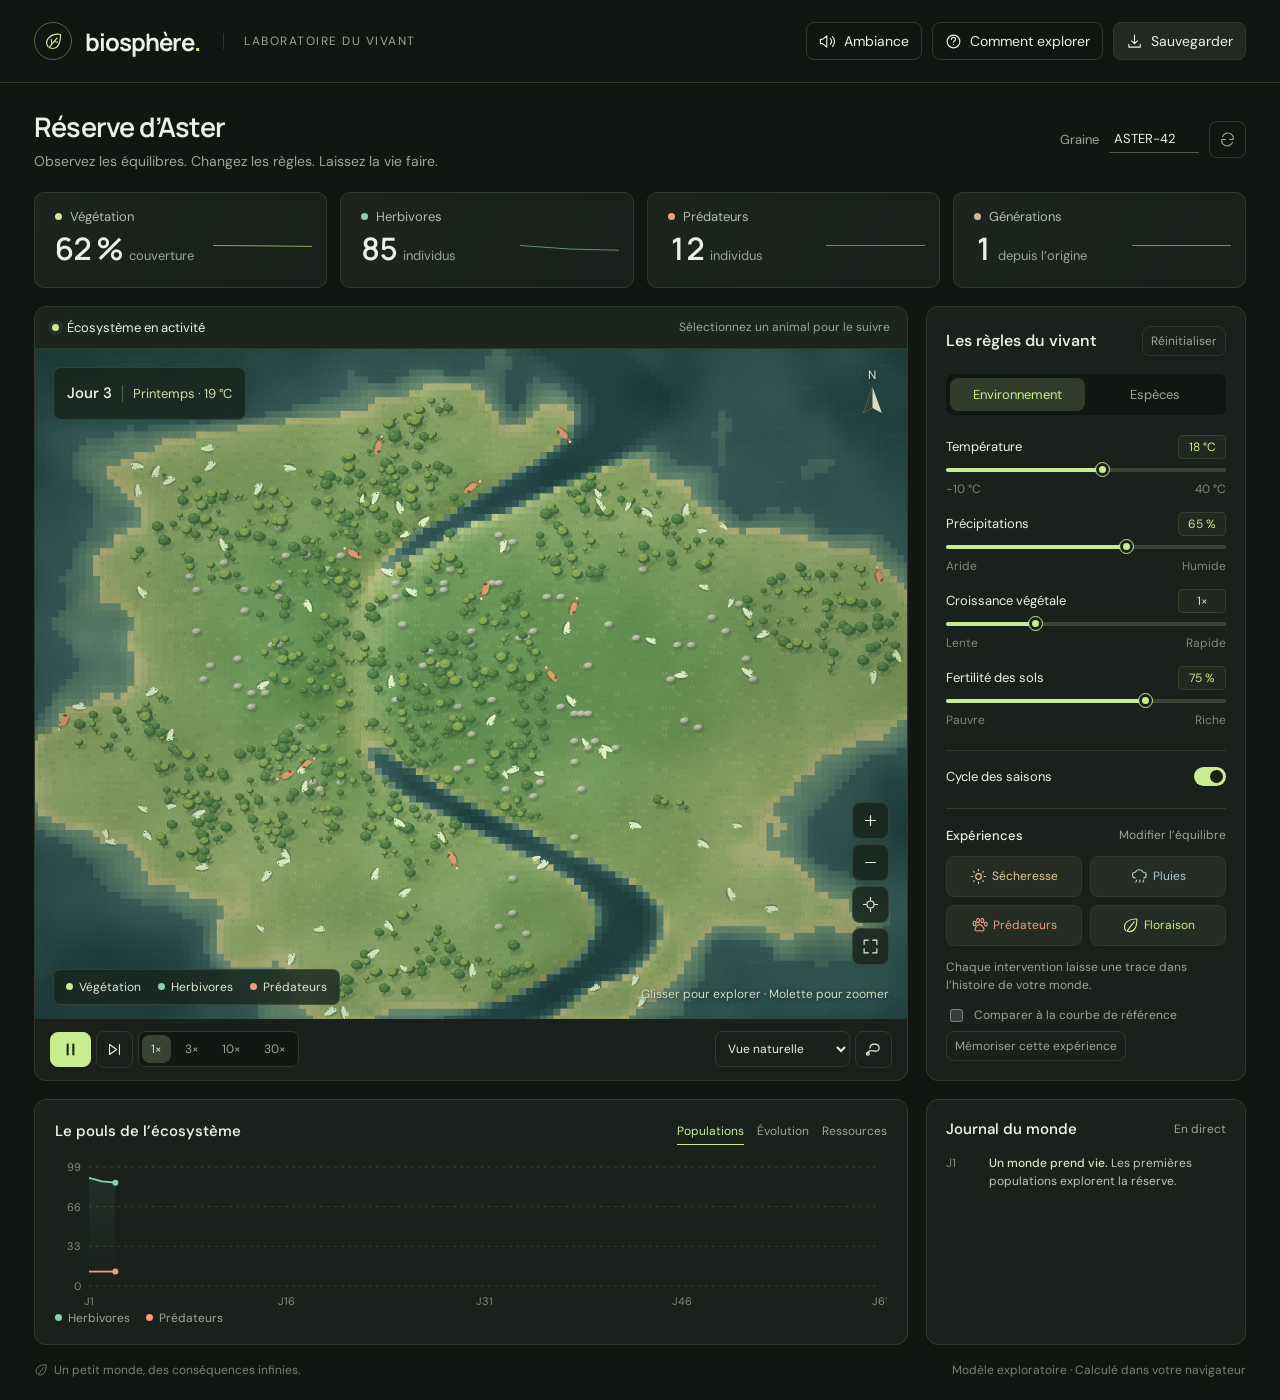
==== index.html @ 52966f7e "Create Biosphere interactive ecosystem simulator" ====
<!doctype html>
<html lang="fr"><head><meta charset="utf-8"><meta name="viewport" content="width=device-width,initial-scale=1"><meta name="theme-color" content="#131917"><meta name="description" content="Un écosystème vivant à explorer. Observez, expérimentez et faites évoluer votre propre biosphère."><title>Biosphère — Laboratoire du vivant</title><link rel="icon" type="image/svg+xml" href="data:image/svg+xml,%3Csvg xmlns='http://www.w3.org/2000/svg' viewBox='0 0 40 40'%3E%3Crect width='40' height='40' rx='12' fill='%23131917'/%3E%3Cpath d='M11 27C8 12 21 8 30 10c0 13-5 22-15 18l9-11' fill='%23c8ed91' stroke='%23131917' stroke-width='2'/%3E%3C/svg%3E">
<style>
@import url('https://fonts.googleapis.com/css2?family=DM+Sans:wght@400;450;500;550;600;650;700&family=Manrope:wght@400;500;600;650;700;750;800&display=swap');
:root{color-scheme:dark;--bg:#111613;--panel:#1a201c;--raised:#222923;--border:#31392f;--text:#edf0e7;--muted:#9ba698;--lime:#c8ed91;--mint:#89cdb2;--coral:#ec9e7f;--blue:#80baca}*{box-sizing:border-box}body{margin:0;background:var(--bg);color:var(--text);font-family:'DM Sans',sans-serif;font-size:14px}button,input,select{font:inherit}button{cursor:pointer}button,select{color:inherit}button{display:inline-flex;align-items:center;justify-content:center;gap:8px;border:1px solid var(--border);background:var(--raised);border-radius:8px;padding:9px 12px;transition:background .18s,border-color .18s}button:hover{background:#30392e;border-color:#627151}button:focus-visible,input:focus-visible,select:focus-visible{outline:2px solid var(--lime);outline-offset:4px}button svg{width:17px;height:17px;stroke:currentColor;fill:none;stroke-width:1.6;stroke-linecap:round;stroke-linejoin:round}.icon{padding:9px;min-width:36px}.primary{background:var(--lime);border-color:var(--lime);color:#1b2917;font-weight:650}.primary:hover{background:#dafaaf}.quiet{background:transparent}.muted{color:var(--muted)}.mono{font-variant-numeric:tabular-nums}.eyebrow{font-size:12px;letter-spacing:1.8px;text-transform:uppercase;color:var(--muted)}header{height:83px;border-bottom:1px solid var(--border);display:flex;align-items:center;justify-content:space-between;padding:0 34px}.brand{display:flex;align-items:center;gap:13px}.brand-mark{width:38px;height:38px;border:1px solid #566246;border-radius:50%;display:grid;place-items:center;color:var(--lime)}.brand-mark svg{width:25px;height:25px}.brand-name{font-family:Manrope,sans-serif;font-size:24px;font-weight:700;letter-spacing:-1px}.brand-name span{color:var(--lime)}.brand-sub{border-left:1px solid var(--border);padding-left:20px;margin-left:10px;font-size:12px;letter-spacing:1.5px;text-transform:uppercase;color:var(--muted)}.head-actions{display:flex;gap:10px}.app{max-width:1800px;margin:auto;padding:25px 34px 22px}.heading{display:flex;align-items:center;justify-content:space-between;margin-bottom:22px}.heading h1{font:650 27px Manrope,sans-serif;letter-spacing:-.8px;margin:0 0 7px}.heading p{margin:0;color:var(--muted);font-size:14px}.world-label{display:flex;gap:10px;align-items:center;color:var(--muted);font-size:13px}.world-label input{background:transparent;border:0;border-bottom:1px solid #4e5b46;width:90px;padding:5px;color:var(--text)}.stats{display:grid;grid-template-columns:repeat(4,1fr);gap:13px;margin-bottom:18px}.stat{border:1px solid var(--border);border-radius:10px;padding:15px 20px;position:relative;overflow:hidden;background:linear-gradient(120deg,#1c241d,#19201b)}.stat-label{display:flex;align-items:center;gap:8px;color:#b3bdae;font-size:13px}.dot{width:7px;height:7px;border-radius:50%;display:inline-block;background:var(--lime)}.stat-value{font-family:Manrope,sans-serif;font-size:31px;letter-spacing:-1px;font-weight:600;line-height:1.5}.stat-value small{font:400 13px 'DM Sans',sans-serif;color:var(--muted);letter-spacing:0;margin-left:6px}.spark{position:absolute;right:13px;bottom:12px;width:100px;height:36px;opacity:.65}.workspace{display:grid;grid-template-columns:minmax(0,1fr) 320px;gap:18px}.map-card,.panel,.chart-card,.journal{border:1px solid var(--border);border-radius:12px;overflow:hidden;background:var(--panel)}.map-card{position:relative;min-width:0;display:flex;flex-direction:column}.map-bar{display:flex;align-items:center;justify-content:space-between;padding:12px 17px;background:#1c241e;border-bottom:1px solid var(--border)}.live{display:flex;align-items:center;gap:8px;font-size:13px}.live .dot{box-shadow:0 0 0 4px #c8ed9110}.map-bar .muted{font-size:12px}.world-wrap{flex:1;min-height:500px;height:500px;position:relative;overflow:hidden;background:#233e3e}#world{display:block;width:100%;height:100%;touch-action:none;cursor:grab}#world:active{cursor:grabbing}.map-top{position:absolute;top:18px;left:18px;right:18px;display:flex;justify-content:space-between;pointer-events:none}.map-badge{background:#17261dde;backdrop-filter:blur(14px);border:1px solid #e0f2c220;border-radius:8px;padding:10px 13px;display:flex;align-items:center;gap:10px;box-shadow:0 4px 12px #0b21181a}.map-badge .day{font-size:15px;font-weight:550}.map-badge .season{border-left:1px solid #526049;padding-left:10px;color:#d1deac;font-size:13px}.compass{width:34px;text-align:center;color:#e6ecd0;text-shadow:0 1px 5px #162419;font-size:12px}.compass svg{width:25px;display:block;margin:3px auto}.map-tools{position:absolute;right:18px;bottom:54px;display:flex;flex-direction:column;gap:5px}.map-tools button{background:#17261dde;backdrop-filter:blur(10px);border-color:#c6d7ac25;color:#e5eddb}.map-legend{position:absolute;bottom:14px;left:18px;display:flex;gap:17px;color:#e0e7d7;font-size:12px;background:#17261dcf;border:1px solid #c6d7ac25;border-radius:7px;padding:9px 12px;backdrop-filter:blur(10px);pointer-events:none}.map-legend span{display:flex;gap:6px;align-items:center}.map-note{position:absolute;bottom:17px;right:18px;font-size:12px;color:#d2dfc6;text-shadow:0 1px 4px #123}.playback{padding:12px 15px;display:flex;justify-content:space-between;align-items:center;gap:10px}.play-controls,.speed-controls,.display-controls{display:flex;align-items:center;gap:5px}.speed-controls{background:#111813;border:1px solid #303a2c;border-radius:7px;padding:3px}.speed-controls button{padding:6px 9px;font-size:12px;border:0;background:none;color:var(--muted)}.speed-controls button.active{background:#394333;color:var(--lime)}.display-controls select{background:transparent;border:1px solid var(--border);border-radius:7px;padding:8px;font-size:12px;width:135px}.play-controls .primary{padding:8px 11px}.panel{padding:19px}.panel-title{display:flex;align-items:center;justify-content:space-between;margin-bottom:18px}.panel-title h2{font-size:16px;font-weight:550;margin:0}.panel-title span{color:var(--muted);font-size:12px}.tabs{background:#101611;border-radius:7px;padding:4px;display:flex;gap:3px;margin-bottom:20px}.tabs button{flex:1;background:none;border:0;padding:8px 4px;color:var(--muted);font-size:13px}.tabs button.active{background:#313c2c;color:var(--lime)}.control{margin:15px 0}.control label{display:flex;align-items:center;justify-content:space-between;margin-bottom:7px;font-size:13px}.control output{font-variant-numeric:tabular-nums;color:var(--lime);font-size:12px;background:#c8ed910a;border:1px solid #c8ed9120;border-radius:5px;padding:3px 7px;min-width:48px;text-align:center}input[type=range]{width:100%;height:4px;appearance:none;background:linear-gradient(to right,var(--lime) 50%,#3b4436 50%);border-radius:3px;display:block;cursor:pointer;margin:9px 0}input[type=range]::-webkit-slider-thumb{appearance:none;height:13px;width:13px;background:var(--lime);border:3px solid var(--panel);outline:1px solid #c8ed91;border-radius:50%}input[type=range]::-moz-range-thumb{height:9px;width:9px;background:var(--lime);border:2px solid var(--panel);border-radius:50%}.range-limits{display:flex;justify-content:space-between;color:#7e8b78;font-size:12px}.switch-row{display:flex;justify-content:space-between;align-items:center;font-size:13px;margin-top:22px;padding-top:16px;border-top:1px solid var(--border)}.switch{position:relative;display:block;width:32px;height:19px}.switch input{opacity:0;width:0;height:0}.switch span{position:absolute;inset:0;border-radius:12px;background:#495242;cursor:pointer}.switch span:before{content:'';position:absolute;left:3px;top:3px;width:13px;height:13px;background:#192014;border-radius:50%;transition:transform .2s}.switch input:checked+span{background:var(--lime)}.switch input:checked+span:before{transform:translateX(13px)}.switch input:focus-visible+span{outline:2px solid white;outline-offset:3px}.experiments{border-top:1px solid var(--border);margin-top:22px;padding-top:18px}.section-label{display:flex;align-items:center;justify-content:space-between;margin-bottom:12px;font-size:13px;font-weight:500}.section-label span{font-size:12px;color:var(--muted);font-weight:400}.experiment-grid{display:grid;grid-template-columns:1fr 1fr;gap:8px}.experiment-grid button{font-size:12px;padding:11px 4px;gap:5px;background:#242c23}.experiment-grid button:first-child{color:#ebc890}.experiment-grid button:nth-child(2){color:#a9ccd6}.experiment-grid button:nth-child(3){color:var(--coral)}.experiment-grid button:nth-child(4){color:var(--lime)}.experiment-status{font-size:12px;color:var(--muted);line-height:1.5;margin:12px 0 0;min-height:36px}.below{display:grid;grid-template-columns:minmax(0,1fr) 320px;gap:18px;margin-top:18px}.chart-card{padding:18px 20px;min-width:0}.chart-heading{display:flex;justify-content:space-between;align-items:center}.chart-heading h2,.journal h2{font-size:15px;font-weight:550;margin:0}.chart-tabs{display:flex;gap:13px}.chart-tabs button{font-size:12px;padding:5px 0;border:0;border-radius:0;background:transparent;color:var(--muted)}.chart-tabs button.active{color:var(--lime);border-bottom:1px solid var(--lime)}.chart-wrap{height:151px;margin-top:14px}#chart{height:100%;width:100%;display:block}.chart-legend{display:flex;gap:16px;color:var(--muted);font-size:12px}.chart-legend span{display:flex;align-items:center;gap:6px}.journal{padding:19px;max-height:246px}.journal-header{display:flex;align-items:center;justify-content:space-between;margin-bottom:15px}.journal-header>span{font-size:12px;color:var(--muted)}.events{height:170px;overflow:auto;scrollbar-width:thin;scrollbar-color:#3a4733 transparent}.event{display:flex;gap:10px;font-size:12px;line-height:1.5;margin:0 0 13px}.event-day{white-space:nowrap;color:#7d8b74;width:33px;flex-shrink:0}.event-text{color:#bdc8b5}.event-text strong{color:#d7e9c5;font-weight:500}footer{display:flex;justify-content:space-between;padding-top:17px;color:#768470;font-size:12px}footer svg{width:14px;height:14px;flex-shrink:0;stroke:currentColor;fill:none;stroke-width:1.5}footer span{display:flex;align-items:center;gap:6px}.drawer{display:none;position:absolute;top:72px;left:18px;width:245px;max-height:380px;overflow:auto;border:1px solid #65705280;border-radius:10px;background:#16221aee;padding:17px;backdrop-filter:blur(16px);box-shadow:0 10px 40px #0004}.drawer.open{display:block}.drawer-head{display:flex;justify-content:space-between;align-items:center}.drawer h3{font:600 17px Manrope,sans-serif;margin:0}.drawer .close{padding:4px;border:0;background:none;font-size:20px}.animal-tag{font-size:12px;color:var(--muted);margin:6px 0 15px}.detail-row{display:flex;justify-content:space-between;margin:11px 0;font-size:12px}.energy-bar{height:5px;border-radius:4px;background:#37412e;overflow:hidden}.energy-bar span{height:100%;display:block;background:var(--lime)}.drawer p{font-size:12px;line-height:1.6;color:var(--muted)}.drawer .follow{width:100%;font-size:12px;margin-top:6px}.toast{position:fixed;bottom:25px;left:50%;transform:translate(-50%,20px);opacity:0;background:var(--lime);color:#192314;padding:12px 20px;border-radius:9px;box-shadow:0 8px 40px #0005;transition:all .2s;z-index:50;pointer-events:none;font-size:14px}.toast.show{transform:translate(-50%,0);opacity:1}dialog{color:var(--text);background:#1b241d;border:1px solid #536347;border-radius:16px;max-width:640px;width:calc(100% - 32px);padding:28px;box-shadow:0 20px 120px #0008}dialog::backdrop{background:#08120bcc;backdrop-filter:blur(6px)}dialog h2{font:600 24px Manrope,sans-serif;margin-top:0}dialog p{color:#b1beaa;font-size:14px;line-height:1.7}dialog h3{font-size:15px;margin-top:24px}dialog .dialog-actions{display:flex;justify-content:flex-end;gap:10px;margin-top:25px}dialog input[type=text],dialog select{background:#101811;border:1px solid #45533c;padding:10px;border-radius:7px;width:100%;margin:8px 0 12px}dialog label{font-size:13px}.guide-grid{display:grid;grid-template-columns:1fr 1fr;gap:18px}.guide-grid h3{color:var(--lime);margin-top:8px}.guide-grid p{font-size:13px}.hidden{display:none!important}.export-menu{display:none;position:absolute;top:66px;right:34px;background:#263022;border:1px solid var(--border);border-radius:9px;padding:6px;z-index:50;min-width:200px;box-shadow:0 12px 30px #0005}.export-menu.open{display:grid;gap:3px}.export-menu button{justify-content:flex-start;background:none;border:0;font-size:13px}.checkline{display:flex;align-items:center;gap:8px;color:var(--muted);font-size:12px;margin-top:12px}.checkline input{accent-color:var(--lime)}.baseline{color:#b7cba6;font-size:12px;margin-left:10px}.fullscreen-map:fullscreen{width:100%;height:100%;display:flex;flex-direction:column;background:var(--bg)}.fullscreen-map:fullscreen .world-wrap{flex:1;height:auto}.reset-btn{font-size:12px;color:var(--muted);padding:6px 8px}.mobile-parameters{display:none}
@media(min-width:1550px){.world-wrap{height:590px}.panel{padding:24px}.control{margin:24px 0}.workspace,.below{grid-template-columns:minmax(0,1fr) 345px}}
@media(max-width:1100px){header{padding:0 20px}.app{padding:20px}.workspace,.below{grid-template-columns:minmax(0,1fr) 290px}.panel{padding:16px}.world-wrap{height:485px}.display-controls select{width:110px}.map-note{display:none}.stat{padding:13px}.spark{width:60px}.brand-sub{display:none}.map-legend{gap:9px;font-size:11px}.stat-value{font-size:27px}}
@media(max-width:800px){header{height:70px;padding:0 16px}.app{padding:20px 14px}.heading h1{font-size:23px}.heading p{font-size:12px}.heading{align-items:flex-start;gap:10px}.world-label{font-size:12px;flex-wrap:wrap;justify-content:flex-end;max-width:125px}.world-label input{width:76px}.stats{grid-template-columns:repeat(4,1fr);gap:7px}.stat{padding:10px}.stat-value{font-size:23px}.stat-value small{font-size:11px;display:block;margin:0}.stat-label{font-size:11px;gap:5px}.spark{display:none}.workspace,.below{grid-template-columns:1fr}.world-wrap{height:470px;min-height:470px;flex:none}.panel{padding:20px}.panel-content{display:grid;grid-template-columns:1fr 1fr;gap:0 24px}.tabs{max-width:350px}.control{margin:12px 0}.switch-row{margin-top:12px}.experiments{margin-top:16px}.experiment-grid{grid-template-columns:repeat(4,1fr)}.experiment-status{min-height:0}.journal{max-height:230px}.events{height:155px}.head-actions .label{display:none}.heading{margin-bottom:18px}.brand-name{font-size:22px}.stat-label .dot{width:5px;height:5px}.chart-card{padding:16px}.chart-tabs{gap:10px}.below{gap:14px;margin-top:14px}.mobile-parameters{display:block;color:var(--muted);font-size:12px;border:0;background:none;padding:0}.map-tools{right:12px}.map-top{left:12px;right:12px}.map-legend{left:12px}.export-menu{right:16px}.guide-grid{grid-template-columns:1fr}}
@media(max-width:440px){#volumeInput{position:absolute;right:16px;top:78px;z-index:20;width:90px!important}.world-wrap{height:400px;min-height:400px}.playback{padding:10px;flex-wrap:wrap}.speed-controls button{padding:6px 7px}.display-controls select{width:104px}.play-controls{gap:4px}.play-controls .primary{padding:8px}.stat-value{font-size:22px}.stat-label{font-size:10px}.heading p{max-width:230px;line-height:1.5}.panel-content{gap:0 16px}.experiment-grid{grid-template-columns:1fr 1fr}.chart-heading{align-items:flex-start;gap:8px}.chart-tabs{gap:9px}.chart-tabs button{font-size:11px}.map-legend{gap:8px;padding:8px}.map-badge{padding:8px}.map-bar{padding:12px}.map-bar .muted{max-width:125px;text-align:right}.chart-legend{gap:10px;font-size:11px}footer{gap:15px;line-height:1.5}footer span:last-child{text-align:right}.drawer{width:220px;left:12px}.brand-mark{width:33px;height:33px}.head-actions{gap:6px}}
@media(prefers-reduced-motion:reduce){*{scroll-behavior:auto!important;transition:none!important}}
</style></head><body>
<header><div class="brand"><div class="brand-mark"><svg viewBox="0 0 32 32" fill="none" stroke="currentColor" stroke-width="1.5"><path d="M9 23C3 13 14 5 25 7c0 12-4 21-14 17M10 24l11-13"/><path d="m14 19-1-6m4 3 5 1"/></svg></div><div class="brand-name">biosphère<span>.</span></div><div class="brand-sub">Laboratoire du vivant</div></div><div class="head-actions"><button id="guideBtn" class="quiet"><i data-icon="help"></i><span class="label">Comment explorer</span></button><button id="exportBtn"><i data-icon="download"></i><span class="label">Sauvegarder</span></button></div></header>
<div class="export-menu" id="exportMenu"><button id="saveBtn">Sauvegarder ce monde (.json)</button><button id="loadBtn">Restaurer un monde</button><button id="csvBtn">Exporter les observations (.csv)</button><button id="htmlBtn">Télécharger le fichier HTML</button></div><input type="file" id="fileInput" accept=".json,application/json" hidden>
<main class="app"><div class="heading"><div><h1>Réserve d’Aster</h1><p>Observez les équilibres. Changez les règles. Laissez la vie faire.</p></div><div class="world-label"><span>Graine</span><input id="seedInput" aria-label="Graine du monde" value="ASTER-42" maxlength="40"><button id="newBtn" class="icon quiet" title="Créer un nouveau monde" aria-label="Créer un nouveau monde"><i data-icon="refresh"></i></button></div></div>
<div class="stats"><div class="stat"><div class="stat-label"><span class="dot"></span>Végétation</div><div class="stat-value mono"><span id="plantStat">—</span><small>couverture</small></div><canvas class="spark" data-series="plants"></canvas></div><div class="stat"><div class="stat-label"><span class="dot" style="background:var(--mint)"></span>Herbivores</div><div class="stat-value mono"><span id="herbStat">—</span><small>individus</small></div><canvas class="spark" data-series="herb"></canvas></div><div class="stat"><div class="stat-label"><span class="dot" style="background:var(--coral)"></span>Prédateurs</div><div class="stat-value mono"><span id="predStat">—</span><small>individus</small></div><canvas class="spark" data-series="pred"></canvas></div><div class="stat"><div class="stat-label"><span class="dot" style="background:#d1bb8d"></span>Générations</div><div class="stat-value mono"><span id="genStat">1</span><small>depuis l’origine</small></div><canvas class="spark" data-series="gen"></canvas></div></div>
<div class="workspace"><section class="map-card fullscreen-map" id="mapCard" aria-label="Carte de l’écosystème"><div class="map-bar"><span class="live"><span class="dot" id="liveDot"></span><span id="liveLabel">Écosystème en activité</span></span><span class="muted" id="mapHint">Sélectionnez un animal pour le suivre</span></div><div class="world-wrap" id="worldWrap"><canvas id="world" tabindex="0" aria-label="Écosystème animé. Cliquez sur un animal pour l’inspecter. Glissez pour déplacer la carte, utilisez la molette pour zoomer."></canvas><div class="map-top"><div class="map-badge"><span class="day mono" id="dayLabel">Jour 1</span><span class="season" id="seasonLabel">Printemps · 18 °C</span></div><div class="compass">N<svg viewBox="0 0 24 30"><path d="M12 1 21 26 12 21 3 26Z" fill="#ebeed8" opacity=".9"/><path d="M12 1v20l-9 5Z" fill="#2f4237"/></svg></div></div><div class="map-tools"><button class="icon" id="zoomIn" aria-label="Zoom avant" title="Zoom avant"><i data-icon="plus"></i></button><button class="icon" id="zoomOut" aria-label="Zoom arrière" title="Zoom arrière"><i data-icon="minus"></i></button><button class="icon" id="fitBtn" aria-label="Recentrer la carte" title="Recentrer"><i data-icon="focus"></i></button><button class="icon" id="fullBtn" aria-label="Plein écran" title="Plein écran"><i data-icon="expand"></i></button></div><div class="map-legend"><span><b class="dot"></b>Végétation</span><span><b class="dot" style="background:var(--mint)"></b>Herbivores</span><span><b class="dot" style="background:var(--coral)"></b>Prédateurs</span></div><div class="map-note">Glisser pour explorer · Molette pour zoomer</div><aside class="drawer" id="animalDrawer" aria-live="polite"></aside></div><div class="playback"><div class="play-controls"><button id="playBtn" class="primary" aria-label="Mettre en pause" title="Pause · Espace"><i data-icon="pause"></i></button><button id="stepBtn" class="icon quiet" aria-label="Avancer d’un jour" title="Avancer d’un jour"><i data-icon="step"></i></button><div class="speed-controls" aria-label="Vitesse"><button data-speed="1" class="active">1×</button><button data-speed="3">3×</button><button data-speed="10">10×</button><button data-speed="30">30×</button></div></div><div class="display-controls"><select id="viewSelect" aria-label="Mode d’affichage"><option value="natural">Vue naturelle</option><option value="food">Ressources</option><option value="energy">Énergie</option><option value="genes">Générations</option></select><button id="trailsBtn" class="icon quiet" title="Afficher les trajectoires" aria-label="Afficher les trajectoires" aria-pressed="false"><i data-icon="trail"></i></button></div></div></section>
<aside class="panel" id="parameterPanel"><div class="panel-title"><h2>Les règles du vivant</h2><button class="reset-btn quiet" id="resetParams">Réinitialiser</button></div><div class="tabs" role="tablist" aria-label="Paramètres"><button class="active" id="envTab" role="tab" aria-selected="true" aria-controls="envControls">Environnement</button><button id="speciesTab" role="tab" aria-selected="false" aria-controls="speciesControls">Espèces</button></div><div id="envControls" class="panel-content" role="tabpanel" aria-labelledby="envTab"></div><div id="speciesControls" class="panel-content hidden" role="tabpanel" aria-labelledby="speciesTab"></div><div class="switch-row"><label for="seasonsToggle">Cycle des saisons</label><label class="switch"><input id="seasonsToggle" type="checkbox" checked><span></span></label></div><div class="experiments"><div class="section-label">Expériences<span>Modifier l’équilibre</span></div><div class="experiment-grid"><button data-event="drought"><i data-icon="sun"></i>Sécheresse</button><button data-event="rain"><i data-icon="rain"></i>Pluies</button><button data-event="predators"><i data-icon="paw"></i>Prédateurs</button><button data-event="bloom"><i data-icon="leaf"></i>Floraison</button></div><p class="experiment-status" id="experimentStatus">Chaque intervention laisse une trace dans l’histoire de votre monde.</p><button id="stopEvent" class="quiet reset-btn hidden">Terminer l’événement climatique</button><label class="checkline"><input type="checkbox" id="baselineToggle">Comparer à la courbe de référence</label><button id="baselineBtn" class="quiet reset-btn" style="margin-top:6px">Mémoriser cette expérience</button></div></aside></div>
<div class="below"><section class="chart-card"><div class="chart-heading"><h2>Le pouls de l’écosystème</h2><div class="chart-tabs" role="tablist" aria-label="Graphique"><button class="active" data-chart="population" role="tab" aria-selected="true">Populations</button><button data-chart="traits" role="tab" aria-selected="false">Évolution</button><button data-chart="resources" role="tab" aria-selected="false">Ressources</button></div></div><div class="chart-wrap"><canvas id="chart" role="img" aria-label="Historique des populations"></canvas></div><div class="chart-legend" id="chartLegend"></div></section><section class="journal"><div class="journal-header"><h2>Journal du monde</h2><span id="eventCount">En direct</span></div><div class="events" id="events" role="log" aria-label="Événements récents"></div></section></div><footer><span><i data-icon="leaf"></i>Un petit monde, des conséquences infinies.</span><span id="perfLabel">Modèle exploratoire · Calculé dans votre navigateur</span></footer></main>
<dialog id="guideDialog"><h2>Bienvenue dans votre biosphère.</h2><p>Ce monde évolue réellement à partir de règles locales : chaque animal cherche sa nourriture, dépense son énergie et transmet ses traits à ses descendants.</p><div class="guide-grid"><div><h3>01 · Observer</h3><p>Cliquez sur un animal pour consulter ses gènes, son énergie et sa famille. Suivez-le, zoomez ou affichez ses trajectoires. Espace met le temps en pause.</p></div><div><h3>02 · Expérimenter</h3><p>Modifiez le climat et les espèces en direct. Les événements climatiques durent 40 jours. Une sécheresse réduit les ressources ; les prédateurs ont besoin de chasser.</p></div><div><h3>03 · Voir l’évolution</h3><p>La vitesse, la vision et la longévité sont héréditaires. Les mutations introduisent des variations. Les individus qui survivent et se reproduisent transmettent leurs traits.</p></div><div><h3>04 · Comparer</h3><p>Mémorisez une expérience, recréez le monde avec la même graine, puis changez un paramètre. Activez la référence pour comparer les courbes en pointillés.</p></div></div><p><strong>Repères :</strong> 1 seconde ≈ 1 jour à vitesse normale. Une année dure 240 jours. Les animaux ne traversent pas l’eau. Le monde accueille jusqu’à 600 animaux ; à cette limite, les naissances attendent une place.</p><p>Il s’agit d’un modèle exploratoire simplifié, pas d’une prévision écologique. La reproduction est asexuée et les ressources se renouvellent selon le climat. Les extinctions sont possibles et ne déclenchent aucune réapparition automatique.</p><div class="dialog-actions"><button class="primary" id="closeGuide">Explorer mon monde</button></div></dialog>
<dialog id="newDialog"><h2>Un nouveau commencement</h2><p>Le monde actuel sera remplacé. Vous pouvez le sauvegarder avant de recommencer.</p><label for="newSeed">Graine reproductible</label><input id="newSeed" type="text" value="ASTER-42" maxlength="40"><label for="presetSelect">Conditions de départ</label><select id="presetSelect"><option value="balanced">Équilibre tempéré · 90 herbivores, 12 prédateurs</option><option value="paradise">Sanctuaire · 120 herbivores, aucun prédateur</option><option value="harsh">Survie · 60 herbivores, 18 prédateurs</option><option value="islands">Archipel · 90 herbivores, 12 prédateurs</option></select><div class="dialog-actions"><button id="cancelNew">Annuler</button><button id="confirmNew" class="primary">Créer ce monde</button></div></dialog><div class="toast" id="toast" role="status"></div>
<script>
'use strict';
const $=s=>document.querySelector(s),$$=s=>[...document.querySelectorAll(s)];
const icons={help:'<circle cx="12" cy="12" r="9"/><path d="M9 9a3 3 0 0 1 6 0c0 2-3 2-3 4m0 3h.01"/>',download:'<path d="M12 3v12m-4-4 4 4 4-4M4 16v4h16v-4"/>',refresh:'<path d="M20 7v5h-5M4 17v-5h5M5 8a8 8 0 0 1 13-3l2 3M4 16l2 3a8 8 0 0 0 13-3"/>',plus:'<path d="M12 5v14M5 12h14"/>',minus:'<path d="M5 12h14"/>',focus:'<circle cx="12" cy="12" r="5"/><path d="M12 2v4m0 12v4M2 12h4m12 0h4"/>',expand:'<path d="M9 3H3v6m12-6h6v6M3 15v6h6m6 0h6v-6"/>',pause:'<path d="M8 5v14M16 5v14" stroke-width="3"/>',play:'<path d="m8 4 12 8-12 8Z" fill="currentColor" stroke="none"/>',step:'<path d="m5 5 10 7-10 7ZM19 5v14"/>',trail:'<path d="M4 18c0-10 16 2 16-8 0-8-13-7-13 0"/><circle cx="4" cy="18" r="2"/>',sun:'<circle cx="12" cy="12" r="4"/><path d="M12 2v2m0 16v2M2 12h2m16 0h2M5 5l1 1m12 12 1 1M5 19l1-1M18 6l1-1"/>',rain:'<path d="M6 14a4 4 0 1 1 0-8 6 6 0 0 1 11 0 4 4 0 0 1 1 8M8 17l-1 3m6-3-1 3m6-3-1 3"/>',paw:'<path d="M8 13c-5 6-1 8 4 6 5 2 9 0 4-6-2-3-6-3-8 0Z"/><ellipse cx="5" cy="9" rx="2" ry="3"/><ellipse cx="10" cy="5" rx="2" ry="3"/><ellipse cx="16" cy="5" rx="2" ry="3"/><ellipse cx="21" cy="10" rx="2" ry="3"/>',leaf:'<path d="M5 19C-1 8 12 2 21 3c0 10-3 20-14 17L17 7"/>'};
function icon(name){return '<svg viewBox="0 0 24 24" aria-hidden="true">'+(icons[name]||'')+'</svg>'}$$('[data-icon]').forEach(e=>e.outerHTML=icon(e.dataset.icon));
const W=1200,H=780,CELL=8,COLS=W/CELL,ROWS=Math.ceil(H/CELL),MAX=600,STEP=.05;
const defaults={temperature:18,rain:65,growth:1,fertility:75,reproduction:1,mutation:12,metabolism:1,aggression:1};
const controls=[['temperature','Température',-10,40,1,' °C','−10 °C','40 °C','env'],['rain','Précipitations',0,100,1,' %','Aride','Humide','env'],['growth','Croissance végétale',.1,3,.1,'×','Lente','Rapide','env'],['fertility','Fertilité des sols',10,100,1,' %','Pauvre','Riche','env'],['reproduction','Reproduction',.1,3,.1,'×','Rare','Fréquente','species'],['mutation','Taux de mutation',0,60,1,' %','Stable','Diversifié','species'],['metabolism','Dépense énergétique',.3,2,.1,'×','Faible','Élevée','species'],['aggression','Efficacité de chasse',.3,2,.1,'×','Faible','Élevée','species']];
for(const [key,label,min,max,step,unit,left,right,tab] of controls){$('#'+(tab==='env'?'envControls':'speciesControls')).insertAdjacentHTML('beforeend',`<div class="control"><label for="${key}">${label}<output id="${key}Out"></output></label><input type="range" id="${key}" min="${min}" max="${max}" step="${step}" value="${defaults[key]}" data-param="${key}"><div class="range-limits"><span>${left}</span><span>${right}</span></div></div>`)}
let S,terrain=[],plants=[],land=[],treeSpots=[],history=[],events=[],baseline=null,selected=null,follow=false,paused=false,speed=1,trails=false,view='natural',chartMode='population',lastSample=-1,accumulator=0,lastFrame=0,renderCount=0;
let camera={x:W/2,y:H/2,z:1},cw=0,ch=0,dpr=1,transform={s:1,ox:0,oy:0};
const canvas=$('#world'),ctx=canvas.getContext('2d'),terrainCanvas=document.createElement('canvas');terrainCanvas.width=W;terrainCanvas.height=H;const tctx=terrainCanvas.getContext('2d');let terrainDirty=true,plantVisualDay=-100;
function seedHash(str){let h=2166136261;for(let i=0;i<str.length;i++)h=Math.imul(h^str.charCodeAt(i),16777619);return h>>>0}
function rnd(){let t=S.rng+=0x6D2B79F5;S.rng>>>=0;t=Math.imul(t^t>>>15,t|1);t^=t+Math.imul(t^t>>>7,t|61);return ((t^t>>>14)>>>0)/4294967296}
function hash(x,y){let n=Math.imul(x,374761393)+Math.imul(y,668265263)+S.seedNum;n=Math.imul(n^n>>>13,1274126177);return ((n^n>>>16)>>>0)/4294967295}
function noise(x,y){let ix=Math.floor(x),iy=Math.floor(y),fx=x-ix,fy=y-iy;fx=fx*fx*(3-2*fx);fy=fy*fy*(3-2*fy);return (hash(ix,iy)*(1-fx)+hash(ix+1,iy)*fx)*(1-fy)+(hash(ix,iy+1)*(1-fx)+hash(ix+1,iy+1)*fx)*fy}
function clamp(v,a,b){return Math.max(a,Math.min(b,v))}
function idx(x,y){return clamp(Math.floor(y/CELL),0,ROWS-1)*COLS+clamp(Math.floor(x/CELL),0,COLS-1)}
function isLand(x,y){return x>12&&y>12&&x<W-12&&y<H-12&&terrain[idx(x,y)]>.43}
function generateTerrain(){terrain=new Float32Array(COLS*ROWS);land=[];treeSpots=[];for(let y=0;y<ROWS;y++)for(let x=0;x<COLS;x++){let nx=x/COLS,ny=y/ROWS;let ellipse=Math.sqrt(Math.pow((nx-.50)/.55,2)+Math.pow((ny-.5)/.57,2));let n=noise(x/22,y/22)*.24+noise(x/8,y/8)*.09+noise(x/3,y/3)*.025;let riverX=.49+Math.sin(ny*8+1)*.13+Math.sin(ny*17)*.028;let river=Math.exp(-Math.pow((nx-riverX)/.032,2))*.34;let h=.83-ellipse*.53+n-.15-river;if(S.preset==='islands')h-=.045+Math.max(0,.10-Math.abs(ny-.50))*.9;let i=y*COLS+x;terrain[i]=h;if(h>.43){land.push(i);if(hash(x+77,y+29)>.78&&noise(x/13+23,y/13+12)>.48&&h>.47)treeSpots.push({x:x*CELL+hash(x,y+2)*CELL,y:y*CELL+hash(x+2,y)*CELL,i,r:3+hash(x+1,y+7)*5,shade:hash(x+9,y+3)})}}terrainDirty=true}
function landPoint(){let i=land[Math.floor(rnd()*land.length)];return {x:(i%COLS+.5)*CELL,y:(Math.floor(i/COLS)+.5)*CELL}}
function createAnimal(type,parent=null,where=null){let p=where||landPoint();let mutate=v=>clamp(v*(1+(rnd()<S.params.mutation/100?(rnd()-.5)*.6:0)),.5,1.8);let a={id:S.nextId++,type,x:p.x,y:p.y,angle:rnd()*Math.PI*2,energy:parent?58:70+rnd()*25,age:parent?0:rnd()*30,generation:parent?parent.generation+1:1,parent:parent?parent.id:null,children:[],genes:parent?{speed:mutate(parent.genes.speed),vision:mutate(parent.genes.vision),life:mutate(parent.genes.life)}:{speed:.85+rnd()*.3,vision:.85+rnd()*.3,life:.85+rnd()*.3},cooldown:12+rnd()*20,think:0,tx:p.x,ty:p.y,state:'Explore',trail:[],alive:true};S.animals.push(a);S.records[a.id]={id:a.id,type,parent:a.parent,children:[],generation:a.generation,born:S.day,died:null};if(parent){parent.children.push(a.id);S.records[parent.id].children.push(a.id)}if(a.generation>S.maxGen){S.maxGen=a.generation;if(a.generation>1)logEvent('La <strong>génération '+a.generation+'</strong> vient de naître.')}return a}
function init(seed='ASTER-42',preset='balanced'){S={version:1,seed,seedNum:seedHash(seed),rng:seedHash(seed),preset,day:0,nextId:1,maxGen:1,params:{...defaults},seasons:true,animals:[],records:{},climate:null,births:0,deaths:0,extinct:{herb:false,pred:preset==='paradise'}};if(preset==='harsh'){S.params.rain=35;S.params.fertility=50;S.params.temperature=28}if(preset==='paradise'){S.params.rain=80;S.params.growth=1.3}generateTerrain();plants=new Float32Array(terrain.length);for(let i of land)plants[i]=.35+rnd()*.55;history=[];events=[];lastSample=-1;selected=null;follow=false;camera={x:W/2,y:H/2,z:1};accumulator=0;plantVisualDay=-100;for(let i=0;i<(preset==='paradise'?120:preset==='harsh'?60:90);i++)createAnimal('herb');for(let i=0;i<(preset==='paradise'?0:preset==='harsh'?18:12);i++)createAnimal('pred');$('#seedInput').value=seed;logEvent('<strong>Un monde prend vie.</strong> Les premières populations explorent la réserve.');syncControls();sample();updateUI();drawTerrain();}
function season(){let n=Math.floor(S.day/60)%4;return S.seasons?['Printemps','Été','Automne','Hiver'][n]:'Climat constant'}
function climate(){let temp=S.params.temperature+(S.seasons?Math.sin(S.day/240*Math.PI*2)*9:0),rain=S.params.rain;if(S.climate){if(S.climate.type==='drought'){temp+=10;rain*=.08}else{rain=100;temp-=3}}return {temp,rain}}
function logEvent(text){events.unshift({day:Math.floor(S.day),text});events=events.slice(0,100);renderEvents()}
function renderEvents(){$('#events').innerHTML=events.slice(0,30).map(e=>`<div class="event"><span class="event-day">J${e.day+1}</span><span class="event-text">${e.text}</span></div>`).join('')}
function nearbyGrid(){let g=new Map;for(let a of S.animals){let key=Math.floor(a.x/80)+','+Math.floor(a.y/80);if(!g.has(key))g.set(key,[]);g.get(key).push(a)}return g}
function nearby(g,a,r){let found=[],gx=Math.floor(a.x/80),gy=Math.floor(a.y/80),k=Math.ceil(r/80);for(let y=gy-k;y<=gy+k;y++)for(let x=gx-k;x<=gx+k;x++){let list=g.get(x+','+y);if(list)for(let b of list)if(b.alive&&b!==a&&Math.hypot(a.x-b.x,a.y-b.y)<r)found.push(b)}return found}
function update(dt){S.day+=dt;let c=climate();if(S.climate&&S.day>=S.climate.until){logEvent('Le climat retrouve ses conditions habituelles.');S.climate=null;c=climate()}
const tempFactor=Math.exp(-Math.pow((c.temp-22)/22,2)),moisture=c.rain/100,rate=.009*S.params.growth*tempFactor*(.1+moisture*1.4),cap=S.params.fertility/100;
for(let i of land){plants[i]=clamp(plants[i]+dt*(rate*(cap-plants[i])-.010*(1-moisture)*(1-tempFactor*.7)*plants[i]),0,1)}
const grid=nearbyGrid(),births=[];for(let a of S.animals){if(!a.alive)continue;a.age+=dt;a.cooldown-=dt;a.think-=dt;let pred=a.type==='pred',base=pred?23:16,move=1;
if(a.think<=0){a.think=.25+rnd()*.25;let close=nearby(grid,a,(pred?125:86)*a.genes.vision);let threat=!pred?close.filter(b=>b.type==='pred').sort((b,d)=>dist(a,b)-dist(a,d))[0]:null;if(threat){let dx=a.x-threat.x,dy=a.y-threat.y,len=Math.hypot(dx,dy)||1;a.tx=a.x+dx/len*80;a.ty=a.y+dy/len*80;a.state='Fuit';}
else if(pred){let prey=close.filter(b=>b.type==='herb').sort((b,d)=>dist(a,b)-dist(a,d))[0];if(prey){a.tx=prey.x;a.ty=prey.y;a.target=prey.id;a.state='Chasse'}else{a.target=null;a.state='Explore';if(Math.hypot(a.x-a.tx,a.y-a.ty)<15||rnd()<.15)wander(a)}}
else{let best=idx(a.x,a.y),score=plants[best];for(let k=0;k<9;k++){let ang=rnd()*Math.PI*2,range=20+rnd()*75*a.genes.vision,x=a.x+Math.cos(ang)*range,y=a.y+Math.sin(ang)*range;if(isLand(x,y)){let i=idx(x,y),v=plants[i]-.001*range;if(v>score){score=v;best=i}}}if(plants[idx(a.x,a.y)]>.16&&a.energy<108){a.tx=a.x;a.ty=a.y;a.state='Se nourrit'}else{a.tx=(best%COLS+.5)*CELL;a.ty=(Math.floor(best/COLS)+.5)*CELL;a.state='Cherche à manger';if(Math.hypot(a.x-a.tx,a.y-a.ty)<8)wander(a)}}}
if(a.state==='Fuit')move=1.45;if(a.state==='Chasse')move=1.12;if(a.state==='Se nourrit')move=.1;let dx=a.tx-a.x,dy=a.ty-a.y,len=Math.hypot(dx,dy);let velocity=base*a.genes.speed*move;if(len>2){let angle=Math.atan2(dy,dx),nx=a.x+Math.cos(angle)*velocity*dt,ny=a.y+Math.sin(angle)*velocity*dt;if(isLand(nx,ny)){a.x=nx;a.y=ny;a.angle=angle}else{let good=false;for(let off of [Math.PI/3,-Math.PI/3,Math.PI/2,-Math.PI/2]){let x=a.x+Math.cos(angle+off)*velocity*dt,y=a.y+Math.sin(angle+off)*velocity*dt;if(isLand(x,y)){a.x=x;a.y=y;a.angle=angle+off;good=true;break}}if(!good||rnd()<.12)wander(a)}}
let heatCost=1+Math.max(0,Math.abs(c.temp-19)-12)*.018;a.energy-=dt*(pred?1.05:.72)*S.params.metabolism*(.62+.38*a.genes.speed*move)*heatCost;
if(!pred&&a.state!=='Fuit'){let i=idx(a.x,a.y);let meal=Math.min(plants[i],dt*.32);plants[i]-=meal;a.energy=Math.min(120,a.energy+meal*17)}
if(pred&&a.target){let prey=nearby(grid,a,12).find(b=>b.id===a.target&&b.type==='herb');if(prey&&rnd()<dt*6*S.params.aggression){kill(prey,'hunt');a.energy=Math.min(135,a.energy+52);a.state='Se nourrit';a.target=null}}
let adult=pred?35:14;if(a.age>adult&&a.energy>(pred?115:91)&&a.cooldown<=0&&S.animals.length+births.length<MAX&&rnd()<dt*(pred?.025:.09)*S.params.reproduction){a.energy-=pred?65:31;a.cooldown=pred?65:19;births.push(a)}if(a.energy<=0||a.age>(pred?230:170)*a.genes.life)kill(a,a.energy<=0?'starve':'age');if(trails||selected===a.id){if(!a.trail.length||dist(a,a.trail[a.trail.length-1])>5){a.trail.push({x:a.x,y:a.y});if(a.trail.length>35)a.trail.shift()}}}
S.animals=S.animals.filter(a=>a.alive);for(let parent of births)if(parent.alive){createAnimal(parent.type,parent,{x:parent.x,y:parent.y});S.births++}if(Math.floor(S.day)!==lastSample)sample();}
function dist(a,b){return Math.hypot(a.x-b.x,a.y-b.y)}
function wander(a){for(let k=0;k<12;k++){let ang=rnd()*Math.PI*2,r=20+rnd()*95,x=a.x+Math.cos(ang)*r,y=a.y+Math.sin(ang)*r;if(isLand(x,y)){a.tx=x;a.ty=y;return}}a.tx=a.x;a.ty=a.y}
function kill(a,cause){if(!a.alive)return;a.alive=false;S.deaths++;S.records[a.id].died=S.day;S.records[a.id].cause=cause;if(a.id===selected)logEvent('L’individu suivi <strong>#'+a.id+'</strong> est mort '+(cause==='hunt'?'lors d’une chasse.':cause==='age'?'de vieillesse.':'de faim.'))}
function sample(){lastSample=Math.floor(S.day);let herb=S.animals.filter(a=>a.type==='herb'),pred=S.animals.filter(a=>a.type==='pred');let vegetation=land.reduce((s,i)=>s+plants[i],0)/land.length*100;let mean=(arr,key)=>arr.length?arr.reduce((s,a)=>s+a.genes[key],0)/arr.length:0;history.push({day:S.day,herb:herb.length,pred:pred.length,plants:vegetation,gen:S.maxGen,herbSpeed:mean(herb,'speed'),predSpeed:mean(pred,'speed'),vision:mean(S.animals,'vision'),temp:climate().temp,rain:climate().rain,births:S.births,deaths:S.deaths});if(history.length>3000)history.shift();for(let [type,list] of [['herb',herb],['pred',pred]]){if(!list.length&&!S.extinct[type]){logEvent('<strong>Extinction '+(type==='herb'?'des herbivores':'des prédateurs')+'.</strong> L’équilibre du monde a changé.');S.extinct[type]=true}else if(list.length)S.extinct[type]=false}if(Math.floor(S.day)>0&&Math.floor(S.day)%60===0&&S.seasons)logEvent('<strong>'+season()+'.</strong> Une nouvelle saison commence.');}

function colorMix(a,b,t){return a.map((v,i)=>Math.round(v+(b[i]-v)*t))}
function drawTerrain(){const im=tctx.createImageData(W,H),data=im.data;for(let y=0;y<H;y++)for(let x=0;x<W;x++){let i=idx(x,y),h=terrain[i],p=(y*W+x)*4,grain=hash(x+300,y+200)*5-2.5,col;if(h<.39)col=colorMix([29,60,61],[49,86,83],clamp((h-.26)/.13,0,1));else if(h<.43)col=colorMix([65,103,94],[107,138,109],(h-.39)/.04);else if(h<.455)col=colorMix([174,174,118],[143,164,100],(h-.43)/.025);else col=colorMix([138,162,100],[98,139,79],clamp((h-.455)/.28,0,1));let shade=noise(x/50,y/50)*13;if(h>.43){let right=terrain[idx(x+8,y)],bottom=terrain[idx(x,y+8)];shade+=(right-h)*180+(bottom-h)*140}for(let k=0;k<3;k++)data[p+k]=clamp(col[k]+grain+shade,0,255);data[p+3]=255}tctx.putImageData(im,0,0);
// Elevation contours and reeds are generated from the terrain itself.
tctx.lineWidth=.65;for(let level of [.415,.45,.49,.55,.61,.68]){tctx.strokeStyle=level<.43?'#c9dfb331':'#3d673d19';tctx.beginPath();for(let y=1;y<ROWS;y++)for(let x=1;x<COLS;x++){let i=y*COLS+x,h=terrain[i];if(h>=level&&terrain[i-1]<level){tctx.moveTo(x*CELL,y*CELL);tctx.lineTo(x*CELL,(y+1)*CELL)}if(h>=level&&terrain[i-COLS]<level){tctx.moveTo(x*CELL,y*CELL);tctx.lineTo((x+1)*CELL,y*CELL)}}tctx.stroke()}
for(let i of land){let x=(i%COLS)*CELL,y=Math.floor(i/COLS)*CELL;if(hash(x+101,y+15)>.67){tctx.strokeStyle=hash(x,y)>.5?'#456c3650':'#d0d49655';tctx.lineWidth=1;tctx.beginPath();tctx.moveTo(x,y+3);tctx.lineTo(x-1,y);tctx.moveTo(x+2,y+4);tctx.lineTo(x+4,y);tctx.stroke()}if(terrain[i]>.61&&hash(x,y+66)>.965){tctx.fillStyle='#52694665';tctx.beginPath();tctx.ellipse(x+2,y+3,6,4,-.3,0,7);tctx.fill();tctx.fillStyle='#abb29b';tctx.beginPath();tctx.ellipse(x,y,5,3,-.3,0,7);tctx.fill();tctx.fillStyle='#c9ceaf';tctx.beginPath();tctx.ellipse(x-1,y-1,3,1.5,-.3,0,7);tctx.fill()}}terrainDirty=false;}
function resize(){let rect=canvas.getBoundingClientRect();cw=rect.width;ch=rect.height;dpr=Math.min(window.devicePixelRatio||1,2);canvas.width=Math.round(cw*dpr);canvas.height=Math.round(ch*dpr);drawChart()}
function draw(){if(!S)return;ctx.setTransform(dpr,0,0,dpr,0,0);ctx.fillStyle='#263f3d';ctx.fillRect(0,0,cw,ch);let scale=Math.max(cw/W,ch/H)*camera.z;let a=S.animals.find(a=>a.id===selected);if(follow&&a){camera.x+=(a.x-camera.x)*.1;camera.y+=(a.y-camera.y)*.1}camera.x=clamp(camera.x,W/2/camera.z,W-W/2/camera.z);camera.y=clamp(camera.y,H/2/camera.z,H-H/2/camera.z);let ox=cw/2-camera.x*scale,oy=ch/2-camera.y*scale;transform={s:scale,ox,oy};ctx.translate(ox,oy);ctx.scale(scale,scale);if(terrainDirty)drawTerrain();ctx.drawImage(terrainCanvas,0,0);
if(view==='food'){for(let i of land){ctx.fillStyle=`rgba(${Math.round(205-plants[i]*140)},${Math.round(105+plants[i]*110)},65,.62)`;ctx.fillRect(i%COLS*CELL,Math.floor(i/COLS)*CELL,CELL,CELL)}}
let phase=S.day*.04;ctx.lineWidth=1;for(let n=0;n<170;n++){let x=hash(n,900)*W,y=hash(n,901)*H;if(terrain[idx(x,y)]<.413){let drift=Math.sin(phase+n)*5;ctx.strokeStyle='rgba(192,219,196,'+(.07+.04*Math.sin(phase*2+n))+')';ctx.beginPath();ctx.moveTo(x+drift,y);ctx.quadraticCurveTo(x+8+drift,y+2,x+15+drift,y);ctx.stroke()}}
let autumn=S.seasons&&season()==='Automne',winter=S.seasons&&season()==='Hiver';for(let t of treeSpots){let biomass=plants[t.i];if(biomass<.20)continue;let r=t.r*(.65+biomass*.45);if(view==='food')r*=.55;let sway=Math.sin(phase*3+t.x*.03)*.6;ctx.fillStyle='#193e2528';ctx.beginPath();ctx.ellipse(t.x+4,t.y+3,r*1.2,r*.60,-.35,0,7);ctx.fill();ctx.strokeStyle='#606847';ctx.lineWidth=1.6;ctx.beginPath();ctx.moveTo(t.x,t.y+4);ctx.lineTo(t.x+sway,t.y-r*.4);ctx.stroke();let color=winter?['#697e58','#7d9169','#9ca887']:autumn?['#667647','#8d924f','#b1ab62']:['#3e683c','#578146','#86a355'];ctx.fillStyle=color[0];ctx.beginPath();ctx.ellipse(t.x+sway,t.y-r*.5,r,r*.72,0,0,7);ctx.fill();ctx.fillStyle=t.shade>.4?color[1]:color[2];ctx.beginPath();ctx.ellipse(t.x-r*.22+sway,t.y-r*.8,r*.78,r*.62,-.3,0,7);ctx.fill();ctx.fillStyle=winter?'#ccd1aa50':'#d2e29535';ctx.beginPath();ctx.ellipse(t.x-r*.35+sway,t.y-r*1.03,r*.35,r*.22,-.3,0,7);ctx.fill()}
for(let a of S.animals){if((trails||a.id===selected)&&a.trail.length>1){ctx.strokeStyle=a.type==='pred'?'#f2bb8260':'#e4f7c75c';ctx.lineWidth=a.id===selected?2:1;ctx.beginPath();a.trail.forEach((p,i)=>i?ctx.lineTo(p.x,p.y):ctx.moveTo(p.x,p.y));ctx.lineTo(a.x,a.y);ctx.stroke()}drawAnimal(a)}
if(selected){let a=S.animals.find(a=>a.id===selected);if(a){ctx.strokeStyle='#f2ffc7';ctx.lineWidth=1.5/scale;ctx.setLineDash([4/scale,3/scale]);ctx.beginPath();ctx.arc(a.x,a.y,13,0,Math.PI*2);ctx.stroke();ctx.setLineDash([]);ctx.fillStyle='#17241e';ctx.font=`${12/scale}px DM Sans,sans-serif`;ctx.textAlign='center';ctx.fillText('#'+a.id,a.x,a.y-20/scale)}}
// Weather affects resources; this layer makes the active event visible.
if(S.climate?.type==='rain'){ctx.strokeStyle='#d5e6d538';ctx.lineWidth=.9;ctx.beginPath();for(let n=0;n<100;n++){let x=(hash(n,990)*W+S.day*13)%W,y=(hash(n,991)*H+S.day*60)%H;ctx.moveTo(x,y);ctx.lineTo(x-4,y+13)}ctx.stroke()}
ctx.setTransform(dpr,0,0,dpr,0,0);if(S.climate?.type==='drought'){ctx.fillStyle='#ddad3915';ctx.fillRect(0,0,cw,ch)}if(S.seasons&&winter){ctx.fillStyle='#d8e8e516';ctx.fillRect(0,0,cw,ch)}let vignette=ctx.createRadialGradient(cw/2,ch/2,ch*.25,cw/2,ch/2,cw*.72);vignette.addColorStop(0,'#10201600');vignette.addColorStop(1,'#1020163d');ctx.fillStyle=vignette;ctx.fillRect(0,0,cw,ch);}
function drawAnimal(a){let pred=a.type==='pred',adult=clamp(.6+a.age/40,.6,1),sz=(pred?1.14:1)*adult;ctx.save();ctx.translate(a.x,a.y);ctx.rotate(a.angle);ctx.scale(sz,sz);ctx.fillStyle='#142b2540';ctx.beginPath();ctx.ellipse(1,2,7,3,0,0,7);ctx.fill();let color=pred?'#df9c6f':'#daf0c3';if(view==='energy')color=`hsl(${clamp(a.energy,0,120)},75%,68%)`;if(view==='genes')color=`hsl(${(a.generation*43+80)%360},75%,70%)`;let stride=Math.sin(S.day*(pred?16:19)+a.id)*2;ctx.strokeStyle=pred?'#80573e':'#6b8660';ctx.lineWidth=1.3;ctx.beginPath();ctx.moveTo(-3,-2);ctx.lineTo(-5+stride,-4);ctx.moveTo(3,2);ctx.lineTo(1-stride,4);ctx.stroke();ctx.fillStyle=color;ctx.beginPath();ctx.ellipse(0,0,5.5,3,0,0,7);ctx.fill();if(pred){ctx.fillStyle='#ad704c';ctx.beginPath();ctx.moveTo(-4,0);ctx.lineTo(-11,-2);ctx.lineTo(-9,2);ctx.closePath();ctx.fill();ctx.fillStyle='#ecdfc0';ctx.beginPath();ctx.arc(-10,-.4,1.3,0,7);ctx.fill();ctx.fillStyle=color;ctx.beginPath();ctx.moveTo(3,-3);ctx.lineTo(7,-2);ctx.lineTo(10,0);ctx.lineTo(6,2.5);ctx.lineTo(3,2);ctx.closePath();ctx.fill();ctx.fillStyle='#714b36';ctx.beginPath();ctx.moveTo(4,-1);ctx.lineTo(4,-5);ctx.lineTo(7,-2);ctx.fill()}else{ctx.beginPath();ctx.ellipse(5,0,3.1,2.4,0,0,7);ctx.fill();ctx.strokeStyle=color;ctx.lineWidth=1.8;ctx.beginPath();ctx.moveTo(5,-1);ctx.lineTo(1,-5);ctx.moveTo(6,0);ctx.lineTo(4,-5);ctx.stroke();ctx.fillStyle='#f3f0d0';ctx.beginPath();ctx.arc(-5.5,0,1.7,0,7);ctx.fill()}ctx.fillStyle='#233b29';ctx.beginPath();ctx.arc(6,-1,0.7,0,7);ctx.fill();ctx.restore()}
function chartSeries(){return chartMode==='traits'?[['herbSpeed','Vitesse · herbivores','#89cdb2'],['predSpeed','Vitesse · prédateurs','#ec9e7f'],['vision','Vision moyenne','#c8ed91']]:chartMode==='resources'?[['plants','Végétation (%)','#c8ed91'],['rain','Pluie (%)','#80baca'],['temp','Température (°C)','#d1bb8d']]:[['herb','Herbivores','#89cdb2'],['pred','Prédateurs','#ec9e7f']]}
function drawChart(){let c=$('#chart');if(!c||!history.length)return;let rect=c.getBoundingClientRect();if(!rect.width)return;c.width=rect.width*dpr;c.height=rect.height*dpr;let g=c.getContext('2d');g.scale(dpr,dpr);let w=rect.width,h=rect.height,left=34,right=7,top=8,bottom=24,series=chartSeries(),data=history,showBase=$('#baselineToggle').checked&&baseline?.length;let all=showBase?data.concat(baseline):data;let xmax=Math.max(60,...all.map(d=>d.day)),max=Math.max(chartMode==='traits'?1.5:chartMode==='resources'?100:20,...all.flatMap(d=>series.map(s=>d[s[0]]||0)))*1.1;let ymin=chartMode==='resources'?Math.min(0,...all.map(d=>d.temp)):0;const px=d=>left+d/xmax*(w-left-right),py=v=>top+(1-(v-ymin)/(max-ymin))*(h-top-bottom);g.font='11px DM Sans,sans-serif';g.fillStyle='#809076';g.lineWidth=1;for(let i=0;i<4;i++){let v=ymin+(max-ymin)*i/3,y=py(v);g.strokeStyle='#34402f';g.setLineDash([3,4]);g.beginPath();g.moveTo(left,y);g.lineTo(w-right,y);g.stroke();g.textAlign='right';g.fillText(chartMode==='traits'?v.toFixed(1):Math.round(v),left-8,y+4)}g.setLineDash([]);g.textAlign='center';for(let i=0;i<5;i++){let d=xmax*i/4;g.fillText('J'+Math.round(d+1),px(d),h-5)}
for(let [key,label,color] of series){if(showBase){g.strokeStyle=color+'55';g.lineWidth=1.3;g.setLineDash([5,5]);g.beginPath();baseline.forEach((d,i)=>i?g.lineTo(px(d.day),py(d[key]||0)):g.moveTo(px(d.day),py(d[key]||0)));g.stroke();g.setLineDash([])}if(data.length>1){let gradient=g.createLinearGradient(0,top,0,h-bottom);gradient.addColorStop(0,color+'18');gradient.addColorStop(1,color+'00');g.fillStyle=gradient;g.beginPath();g.moveTo(px(data[0].day),h-bottom);data.forEach(d=>g.lineTo(px(d.day),py(d[key]||0)));g.lineTo(px(data[data.length-1].day),h-bottom);g.closePath();g.fill()}g.strokeStyle=color;g.lineWidth=1.8;g.beginPath();data.forEach((d,i)=>i?g.lineTo(px(d.day),py(d[key]||0)):g.moveTo(px(d.day),py(d[key]||0)));g.stroke();let last=data[data.length-1];g.fillStyle=color;g.beginPath();g.arc(px(last.day),py(last[key]||0),3,0,7);g.fill()}
$('#chartLegend').innerHTML=series.map(s=>`<span><b class="dot" style="background:${s[2]}"></b>${s[1]}</span>`).join('')+(showBase?'<span>┄ Référence</span>':'');c.setAttribute('aria-label',series.map(s=>s[1]+' : '+Number(data[data.length-1][s[0]]).toFixed(1)).join(', '));}
function drawSparks(){let colors={plants:'#c8ed91',herb:'#89cdb2',pred:'#ec9e7f',gen:'#d1bb8d'};$$('.spark').forEach(c=>{let g=c.getContext('2d');c.width=200;c.height=72;let data=history.slice(-100),key=c.dataset.series,max=Math.max(1,...data.map(d=>d[key])),min=Math.min(...data.map(d=>d[key]))*.8;g.strokeStyle=colors[key];g.lineWidth=2;g.beginPath();data.forEach((d,i)=>{let x=i/Math.max(1,data.length-1)*198,y=63-(d[key]-min)/(max-min||1)*50;i?g.lineTo(x,y):g.moveTo(x,y)});g.stroke()})}
function updateUI(){let latest=history[history.length-1];if(!latest)return;$('#plantStat').textContent=Math.round(latest.plants)+' %';$('#herbStat').textContent=S.animals.filter(a=>a.type==='herb').length;$('#predStat').textContent=S.animals.filter(a=>a.type==='pred').length;$('#genStat').textContent=S.maxGen;$('#dayLabel').textContent='Jour '+(Math.floor(S.day)+1);$('#seasonLabel').textContent=season()+' · '+Math.round(climate().temp)+' °C';$('#liveLabel').textContent=paused?'Observation en pause':'Écosystème en activité';$('#liveDot').style.background=paused?'#91a087':'#c8ed91';$('#playBtn').innerHTML=icon(paused?'play':'pause');$('#playBtn').setAttribute('aria-label',paused?'Reprendre la simulation':'Mettre en pause');$('#stopEvent').classList.toggle('hidden',!S.climate);if(S.climate)$('#experimentStatus').textContent=(S.climate.type==='drought'?'Sécheresse':'Pluies intenses')+' · encore '+Math.ceil(S.climate.until-S.day)+' jours. Température : '+Math.round(climate().temp)+' °C.';else $('#experimentStatus').textContent='Chaque intervention laisse une trace dans l’histoire de votre monde.';updateDrawer();drawChart();drawSparks();}
function syncControls(){for(let [key,,,,,unit] of controls){let input=$('#'+key);input.value=S.params[key];$('#'+key+'Out').textContent=Number(input.value).toLocaleString('fr-FR')+unit;let pct=(input.value-input.min)/(input.max-input.min)*100;input.style.background=`linear-gradient(to right,var(--lime) ${pct}%,#3b4436 ${pct}%)`}$('#seasonsToggle').checked=S.seasons;}
function inspect(id){selected=id;follow=false;updateDrawer();}
function updateDrawer(){let drawer=$('#animalDrawer');drawer.classList.toggle('open',selected!==null);if(selected===null)return;let a=S.animals.find(a=>a.id===selected),r=S.records[selected];if(!r){selected=null;drawer.classList.remove('open');return}if(!a){drawer.innerHTML=`<div class="drawer-head"><h3>Individu #${selected}</h3><button class="close" aria-label="Fermer">×</button></div><p>Cet animal est mort au jour ${Math.floor(r.died)+1}. Ses ${r.children.length} descendant(s) direct(s) font partie de l’histoire du monde.</p><p>Cause : ${r.cause==='hunt'?'prédation':r.cause==='age'?'vieillesse':'manque d’énergie'}.</p>`;drawer.querySelector('.close').onclick=()=>{selected=null;updateDrawer()};return}let parent=r.parent?'#'+r.parent+' '+(S.records[r.parent]?.died===null?'(vivant)':'(mort)'):'Population fondatrice';let descendants=r.children.map(id=>'<button class="reset-btn" data-relative="'+id+'">#'+id+'</button>').join(' ');drawer.innerHTML=`<div class="drawer-head"><h3>${a.type==='pred'?'Prédateur':'Herbivore'} #${a.id}</h3><button class="close" aria-label="Fermer">×</button></div><div class="animal-tag">Génération ${a.generation} · ${a.state}</div><div class="detail-row"><span>Énergie</span><span>${Math.round(a.energy)} / ${a.type==='pred'?135:120}</span></div><div class="energy-bar"><span style="width:${clamp(a.energy/(a.type==='pred'?135:120)*100,0,100)}%"></span></div><div class="detail-row"><span>Âge</span><span>${Math.floor(a.age)} jours</span></div><div class="detail-row"><span>Vitesse héritée</span><span>${a.genes.speed.toFixed(2)}×</span></div><div class="detail-row"><span>Vision héritée</span><span>${a.genes.vision.toFixed(2)}×</span></div><div class="detail-row"><span>Longévité</span><span>${Math.round(a.genes.life*(a.type==='pred'?230:170))} jours</span></div><div class="detail-row"><span>Parent</span><span>${parent}</span></div><p>${r.children.length} descendant(s) direct(s) ${descendants}</p><button class="follow ${follow?'primary':''}">${follow?'Ne plus suivre':'Suivre cet animal'}</button>`;drawer.querySelector('.close').onclick=()=>{selected=null;follow=false;updateDrawer()};drawer.querySelector('.follow').onclick=()=>{follow=!follow;if(follow)camera.z=Math.max(camera.z,1.7);updateDrawer()};drawer.querySelectorAll('[data-relative]').forEach(b=>b.onclick=()=>inspect(Number(b.dataset.relative)));}
let toastTimer;function toast(message){$('#toast').textContent=message;$('#toast').classList.add('show');clearTimeout(toastTimer);toastTimer=setTimeout(()=>$('#toast').classList.remove('show'),3500)}
function runExperiment(type){if(type==='drought'||type==='rain'){S.climate={type,until:S.day+40};logEvent(type==='drought'?'<strong>Sécheresse.</strong> La pluie chute et la température monte pendant 40 jours.':'<strong>Pluies intenses.</strong> Les sols reçoivent de l’eau pendant 40 jours.');toast('Expérience lancée pour 40 jours')}else if(type==='predators'){let n=Math.min(8,MAX-S.animals.length);for(let k=0;k<n;k++)createAnimal('pred');logEvent('<strong>'+n+' prédateurs introduits.</strong> La pression de chasse augmente.');toast(n+' prédateurs rejoignent la réserve')}else if(type==='bloom'){for(let i of land)plants[i]=Math.min(1,plants[i]+.4);logEvent('<strong>Floraison.</strong> Les ressources végétales se renouvellent.');toast('Les ressources végétales ont augmenté')}sample();updateUI()}
function setPaused(v){paused=v;accumulator=0;updateUI()}
function switchTab(tab){let env=tab==='env';$('#envControls').classList.toggle('hidden',!env);$('#speciesControls').classList.toggle('hidden',env);$('#envTab').classList.toggle('active',env);$('#speciesTab').classList.toggle('active',!env);$('#envTab').setAttribute('aria-selected',env);$('#speciesTab').setAttribute('aria-selected',!env)}
$$('[data-param]').forEach(input=>{input.addEventListener('input',()=>{S.params[input.dataset.param]=Number(input.value);syncControls();updateUI()});input.addEventListener('change',()=>{let control=controls.find(c=>c[0]===input.dataset.param);logEvent(control[1]+' réglé à <strong>'+input.value+control[5]+'</strong>.')})});$('#resetParams').onclick=()=>{S.params={...defaults};S.seasons=true;S.climate=null;syncControls();logEvent('Les paramètres ont retrouvé leurs valeurs initiales.');updateUI();toast('Paramètres réinitialisés')};$('#envTab').onclick=()=>switchTab('env');$('#speciesTab').onclick=()=>switchTab('species');for(let id of ['envTab','speciesTab'])$('#'+id).addEventListener('keydown',e=>{if(e.key==='ArrowLeft'||e.key==='ArrowRight'){e.preventDefault();let tab=id==='envTab'?'species':'env';switchTab(tab);$('#'+(tab==='env'?'envTab':'speciesTab')).focus()}});$('#seasonsToggle').onchange=e=>{S.seasons=e.target.checked;logEvent('Cycle des saisons <strong>'+(S.seasons?'activé':'désactivé')+'</strong>.');updateUI()};$$('[data-event]').forEach(b=>b.onclick=()=>runExperiment(b.dataset.event));$('#stopEvent').onclick=()=>{S.climate=null;logEvent('L’événement climatique a été interrompu.');updateUI()};$('#playBtn').onclick=()=>setPaused(!paused);$('#stepBtn').onclick=()=>{setPaused(true);for(let i=0;i<20;i++)update(STEP);updateUI();draw()};$$('[data-speed]').forEach(b=>b.onclick=()=>{speed=Number(b.dataset.speed);$$('[data-speed]').forEach(x=>x.classList.toggle('active',x===b))});$('#viewSelect').onchange=e=>view=e.target.value;$('#trailsBtn').onclick=()=>{trails=!trails;$('#trailsBtn').setAttribute('aria-pressed',trails);$('#trailsBtn').style.color=trails?'var(--lime)':''};$$('[data-chart]').forEach(b=>b.onclick=()=>{chartMode=b.dataset.chart;$$('[data-chart]').forEach(x=>{x.classList.toggle('active',x===b);x.setAttribute('aria-selected',x===b)});drawChart()});$('#zoomIn').onclick=()=>camera.z=clamp(camera.z*1.3,1,5);$('#zoomOut').onclick=()=>camera.z=clamp(camera.z/1.3,1,5);$('#fitBtn').onclick=()=>{camera={x:W/2,y:H/2,z:1};follow=false};$('#fullBtn').onclick=async()=>{try{if(document.fullscreenElement)await document.exitFullscreen();else if($('#mapCard').requestFullscreen)await $('#mapCard').requestFullscreen();else toast('Le plein écran n’est pas disponible dans ce navigateur.')}catch(e){toast('Le plein écran n’est pas disponible ici.')}};
let pointers=new Map,drag=null,pinch=null;canvas.onpointerdown=e=>{canvas.setPointerCapture(e.pointerId);pointers.set(e.pointerId,{x:e.clientX,y:e.clientY});drag={x:e.clientX,y:e.clientY,cx:camera.x,cy:camera.y,moved:false};if(pointers.size===2){let p=[...pointers.values()];pinch={distance:Math.hypot(p[0].x-p[1].x,p[0].y-p[1].y),z:camera.z};drag.moved=true}};canvas.onpointermove=e=>{if(!pointers.has(e.pointerId))return;pointers.set(e.pointerId,{x:e.clientX,y:e.clientY});if(pinch&&pointers.size===2){let p=[...pointers.values()];camera.z=clamp(pinch.z*Math.hypot(p[0].x-p[1].x,p[0].y-p[1].y)/pinch.distance,1,5);return}if(drag){let dx=e.clientX-drag.x,dy=e.clientY-drag.y;if(Math.hypot(dx,dy)>5)drag.moved=true;if(drag.moved){follow=false;camera.x=drag.cx-dx/transform.s;camera.y=drag.cy-dy/transform.s}}};canvas.onpointerup=e=>{if(drag&&!drag.moved&&!pinch){let rect=canvas.getBoundingClientRect(),x=(e.clientX-rect.left-transform.ox)/transform.s,y=(e.clientY-rect.top-transform.oy)/transform.s;let a=S.animals.filter(a=>Math.hypot(a.x-x,a.y-y)<18/transform.s).sort((a,b)=>Math.hypot(a.x-x,a.y-y)-Math.hypot(b.x-x,b.y-y))[0];if(a)inspect(a.id);else{selected=null;follow=false;updateDrawer()}}pointers.delete(e.pointerId);if(!pointers.size){drag=null;pinch=null}};canvas.onpointercancel=()=>{pointers.clear();drag=null;pinch=null};canvas.addEventListener('wheel',e=>{e.preventDefault();let rect=canvas.getBoundingClientRect(),x=e.clientX-rect.left,y=e.clientY-rect.top,wx=(x-transform.ox)/transform.s,wy=(y-transform.oy)/transform.s;camera.z=clamp(camera.z*Math.exp(-e.deltaY*.001),1,5);let s=Math.max(cw/W,ch/H)*camera.z;camera.x=wx-(x-cw/2)/s;camera.y=wy-(y-ch/2)/s;follow=false},{passive:false});document.addEventListener('keydown',e=>{if(e.code==='Space'&&!/INPUT|SELECT|BUTTON|TEXTAREA/.test(e.target.tagName)&&!$('dialog[open]')){e.preventDefault();setPaused(!paused)}});$('#guideBtn').onclick=()=>$('#guideDialog').showModal();$('#closeGuide').onclick=()=>$('#guideDialog').close();$('#newBtn').onclick=()=>{$('#newSeed').value=$('#seedInput').value;$('#newDialog').showModal()};$('#cancelNew').onclick=()=>$('#newDialog').close();$('#confirmNew').onclick=()=>{let seed=$('#newSeed').value.trim()||'ASTER-42';init(seed,$('#presetSelect').value);setPaused(false);$('#newDialog').close();toast('Un nouveau monde prend vie')};$('#seedInput').addEventListener('keydown',e=>{if(e.key==='Enter')$('#newBtn').click()});
$('#baselineBtn').onclick=()=>{baseline=history.map(x=>({...x}));$('#baselineToggle').checked=true;try{localStorage.setItem('biosphere.baseline',JSON.stringify(baseline))}catch(e){}drawChart();toast('Courbes mémorisées. Recréez le monde pour comparer.')};$('#baselineToggle').onchange=()=>{if($('#baselineToggle').checked&&!baseline){$('#baselineToggle').checked=false;toast('Mémorisez d’abord une expérience.')}drawChart()};
function download(name,data,type){let blob=new Blob([data],{type}),url=URL.createObjectURL(blob),a=document.createElement('a');a.href=url;a.download=name;document.body.appendChild(a);a.click();a.remove();setTimeout(()=>URL.revokeObjectURL(url),2000);$('#exportMenu').classList.remove('open')}
function saveWorld(){return {format:'biosphere',version:1,state:S,plants:Array.from(plants),history,events,camera,baseline}}
$('#exportBtn').onclick=()=>$('#exportMenu').classList.toggle('open');document.addEventListener('click',e=>{if(!e.target.closest('#exportBtn')&&!e.target.closest('#exportMenu'))$('#exportMenu').classList.remove('open')});$('#saveBtn').onclick=()=>{download('biosphere-'+S.seed.replace(/[^a-zA-Z0-9_-]/g,'_')+'-J'+(Math.floor(S.day)+1)+'.json',JSON.stringify(saveWorld()),'application/json');toast('Monde sauvegardé avec ses animaux et son historique')};$('#loadBtn').onclick=()=>$('#fileInput').click();
function validateWorld(v){if(!v||v.format!=='biosphere'||v.version!==1||!v.state||!Array.isArray(v.plants)||v.plants.length!==COLS*ROWS)throw Error('Format de sauvegarde incompatible.');let s=v.state;if(typeof s.seed!=='string'||s.seed.length>40||!Number.isFinite(s.day)||s.day<0||!['balanced','paradise','harsh','islands'].includes(s.preset)||!Number.isInteger(s.rng)||!Number.isInteger(s.seedNum)||!Number.isInteger(s.nextId)||!Number.isInteger(s.maxGen)||typeof s.seasons!=='boolean'||!s.extinct||!s.records||typeof s.records!=='object'||!Array.isArray(s.animals)||s.animals.length>MAX)throw Error('État du monde invalide.');for(let [key,,min,max] of controls)if(!Number.isFinite(s.params?.[key])||s.params[key]<min||s.params[key]>max)throw Error('Paramètres invalides.');let ids=new Set;for(let a of s.animals){if(!Number.isInteger(a.id)||ids.has(a.id)||!['herb','pred'].includes(a.type)||!Number.isFinite(a.x)||!Number.isFinite(a.y)||a.x<0||a.x>W||a.y<0||a.y>H||!['energy','age','angle','think','tx','ty','cooldown','generation'].every(k=>Number.isFinite(a[k]))||!a.genes||!['speed','vision','life'].every(k=>Number.isFinite(a.genes[k])&&a.genes[k]>=.5&&a.genes[k]<=1.8)||!s.records[a.id])throw Error('Animal invalide.');ids.add(a.id);a.trail=[];a.alive=true;a.state=['Explore','Fuit','Chasse','Se nourrit','Cherche à manger'].includes(a.state)?a.state:'Explore';if(!Array.isArray(a.children))a.children=[]}if(s.nextId<=Math.max(0,...ids))throw Error('Identifiants invalides.');if(!v.plants.every(n=>Number.isFinite(n)&&n>=0&&n<=1))throw Error('Ressources invalides.');if(!Array.isArray(v.history)||v.history.length>3000||!v.history.every(d=>['day','herb','pred','plants','gen','herbSpeed','predSpeed','vision','temp','rain','births','deaths'].every(k=>Number.isFinite(d[k]))))throw Error('Historique invalide.');if(s.climate&&(!['drought','rain'].includes(s.climate.type)||!Number.isFinite(s.climate.until)))throw Error('Climat invalide.');for(let r of Object.values(s.records)){if(!r||!Number.isInteger(r.id)||!Array.isArray(r.children)||!r.children.every(Number.isInteger)||!(r.parent===null||Number.isInteger(r.parent))||!(r.died===null||Number.isFinite(r.died))||!Number.isFinite(r.generation))throw Error('Généalogie invalide.')}return v}
$('#fileInput').onchange=async e=>{let f=e.target.files[0];if(!f)return;try{if(f.size>12*1024*1024)throw Error('Le fichier dépasse 12 Mo.');let v=validateWorld(JSON.parse(await f.text()));S=v.state;generateTerrain();plants=Float32Array.from(v.plants);history=v.history;events=Array.isArray(v.events)?v.events.slice(0,100).filter(e=>e&&Number.isFinite(e.day)&&typeof e.text==='string').map(e=>({day:e.day,text:e.text.slice(0,2000).replace(/<\/?strong>/g,'').replace(/&/g,'&amp;').replace(/</g,'&lt;').replace(/>/g,'&gt;')})):[];selected=null;follow=false;camera=v.camera&&['x','y','z'].every(k=>Number.isFinite(v.camera[k]))?{x:clamp(v.camera.x,0,W),y:clamp(v.camera.y,0,H),z:clamp(v.camera.z,1,5)}:{x:W/2,y:H/2,z:1};if(Array.isArray(v.baseline)&&v.baseline.length<=3000&&v.baseline.every(d=>d&&Object.values(d).every(Number.isFinite)))baseline=v.baseline;lastSample=Math.floor(S.day);accumulator=0;$('#seedInput').value=S.seed;syncControls();logEvent('<strong>Monde restauré.</strong> La simulation reprend au jour '+(Math.floor(S.day)+1)+'.');setPaused(true);toast('Monde restauré en pause. Reprenez quand vous voulez.')}catch(err){toast(err.message||'Impossible de lire cette sauvegarde.')}e.target.value='';$('#exportMenu').classList.remove('open')};$('#csvBtn').onclick=()=>{let keys=Object.keys(history[0]);download('biosphere-observations.csv',keys.join(';')+'\n'+history.map(d=>keys.map(k=>d[k]).join(';')).join('\n'),'text/csv;charset=utf-8')};let originalHTML='';fetch(location.href).then(r=>r.text()).then(t=>originalHTML=t).catch(()=>{});$('#htmlBtn').onclick=()=>{if(originalHTML)download('biosphere.html',originalHTML,'text/html');else toast('Ce fichier HTML est déjà disponible sur votre appareil.')};
let audioCtx=null,master=null,audioNodes=[],sound=false,audioTimer=null,audioRandom=Math.random;function startAudio(){audioCtx=new (window.AudioContext||window.webkitAudioContext)();master=audioCtx.createGain();master.gain.value=0;master.connect(audioCtx.destination);let buffer=audioCtx.createBuffer(1,audioCtx.sampleRate*4,audioCtx.sampleRate),ch=buffer.getChannelData(0),last=0;for(let i=0;i<ch.length;i++){last=(last+(audioRandom()*2-1)*.025)/1.025;ch[i]=last*4}let source=audioCtx.createBufferSource();source.buffer=buffer;source.loop=true;let filter=audioCtx.createBiquadFilter();filter.type='lowpass';filter.frequency.value=700;let gain=audioCtx.createGain();gain.gain.value=.21;source.connect(filter);filter.connect(gain);gain.connect(master);source.start();audioNodes.push(source);for(let f of [130.81,196,261.63]){let osc=audioCtx.createOscillator(),g=audioCtx.createGain();osc.type='sine';osc.frequency.value=f;g.gain.value=.025;osc.connect(g);g.connect(master);osc.start();audioNodes.push(osc)}audioTimer=setInterval(()=>{if(!sound||document.hidden)return;let t=audioCtx.currentTime,osc=audioCtx.createOscillator(),g=audioCtx.createGain();osc.type='sine';osc.frequency.setValueAtTime(1500+audioRandom()*1300,t);osc.frequency.exponentialRampToValueAtTime(2800+audioRandom()*900,t+.11);osc.frequency.exponentialRampToValueAtTime(1800,t+.24);g.gain.setValueAtTime(0,t);g.gain.linearRampToValueAtTime(.024,t+.03);g.gain.exponentialRampToValueAtTime(.0001,t+.35);osc.connect(g);g.connect(master);osc.start(t);osc.stop(t+.4)},3600)}
$('#guideBtn').insertAdjacentHTML('beforebegin','<button id="soundBtn" class="quiet" aria-pressed="false" title="Activer l’ambiance sonore"><svg viewBox="0 0 24 24" aria-hidden="true"><path d="m11 4-6 5H2v6h3l6 5ZM16 8a6 6 0 0 1 0 8m3-11a10 10 0 0 1 0 14"/></svg><span class="label">Ambiance</span></button><input id="volumeInput" type="range" aria-label="Volume de l’ambiance" min="0" max="100" value="35" style="width:65px;margin:0;display:none">');$('#soundBtn').onclick=async()=>{try{if(!audioCtx)startAudio();if(audioCtx.state==='suspended')await audioCtx.resume();sound=!sound;master.gain.setTargetAtTime(sound?Number($('#volumeInput').value)/100:0,audioCtx.currentTime,.3);$('#soundBtn').setAttribute('aria-pressed',sound);$('#soundBtn').style.color=sound?'var(--lime)':'';$('#volumeInput').style.display=sound?'block':'none';toast(sound?'Ambiance activée · Ajustez le volume en haut de page':'Ambiance désactivée')}catch(e){toast('L’audio n’est pas disponible dans ce navigateur.')}};$('#volumeInput').oninput=e=>{if(master&&sound)master.gain.setTargetAtTime(Number(e.target.value)/100,audioCtx.currentTime,.1)};document.addEventListener('visibilitychange',()=>{accumulator=0;lastFrame=0;if(audioCtx){if(document.hidden)audioCtx.suspend();else if(sound)audioCtx.resume()}});
// Tools share exactly the actions used by the interface.
if(document.modelContext?.registerTool){const lifecycle=new AbortController();let tools=[{name:'read_ecosystem',description:'Lire le jour, les populations, le climat et les réglages actuels.',inputSchema:{type:'object',properties:{},additionalProperties:false},annotations:{readOnlyHint:true},execute:()=>({day:S.day,population:S.animals.length,latest:history.at(-1),parameters:{...S.params},paused})},{name:'configure_ecosystem',description:'Modifier en direct les paramètres de la simulation.',inputSchema:{type:'object',properties:Object.fromEntries(controls.map(c=>[c[0],{type:'number',minimum:c[2],maximum:c[3]}])),additionalProperties:false},annotations:{readOnlyHint:false},execute:input=>{if(!input||typeof input!=='object'||Array.isArray(input))throw Error('Paramètres invalides');for(let [key,value] of Object.entries(input)){let c=controls.find(c=>c[0]===key);if(!c||!Number.isFinite(value)||value<c[2]||value>c[3])throw Error('Paramètre invalide : '+key)}Object.assign(S.params,input);syncControls();updateUI();return {parameters:{...S.params}}}},{name:'run_ecosystem_experiment',description:'Lancer une sécheresse, des pluies, introduire huit prédateurs ou augmenter la végétation.',inputSchema:{type:'object',properties:{experiment:{type:'string',enum:['drought','rain','predators','bloom']}},required:['experiment'],additionalProperties:false},annotations:{readOnlyHint:false},execute:input=>{if(!input||!['drought','rain','predators','bloom'].includes(input.experiment))throw Error('Expérience invalide');runExperiment(input.experiment);return {experiment:input.experiment,day:S.day}}}];for(let t of tools){try{Promise.resolve(document.modelContext.registerTool(t,{signal:lifecycle.signal})).catch(()=>{})}catch(e){}}window.addEventListener('pagehide',()=>lifecycle.abort(),{once:true})}
try{let saved=JSON.parse(localStorage.getItem('biosphere.baseline')||'null');if(Array.isArray(saved)&&saved.length<=3000&&saved.every(d=>d&&Object.values(d).every(Number.isFinite)))baseline=saved}catch(e){}
init();new ResizeObserver(resize).observe($('#worldWrap'));resize();function frame(time){if(!lastFrame)lastFrame=time;let elapsed=Math.min((time-lastFrame)/1000,.1);lastFrame=time;if(!paused&&!document.hidden){accumulator+=elapsed*speed;let n=0;while(accumulator>=STEP&&n<80){update(STEP);accumulator-=STEP;n++}}draw();if(++renderCount%12===0)updateUI();requestAnimationFrame(frame)}requestAnimationFrame(frame);
</script>

</body></html>
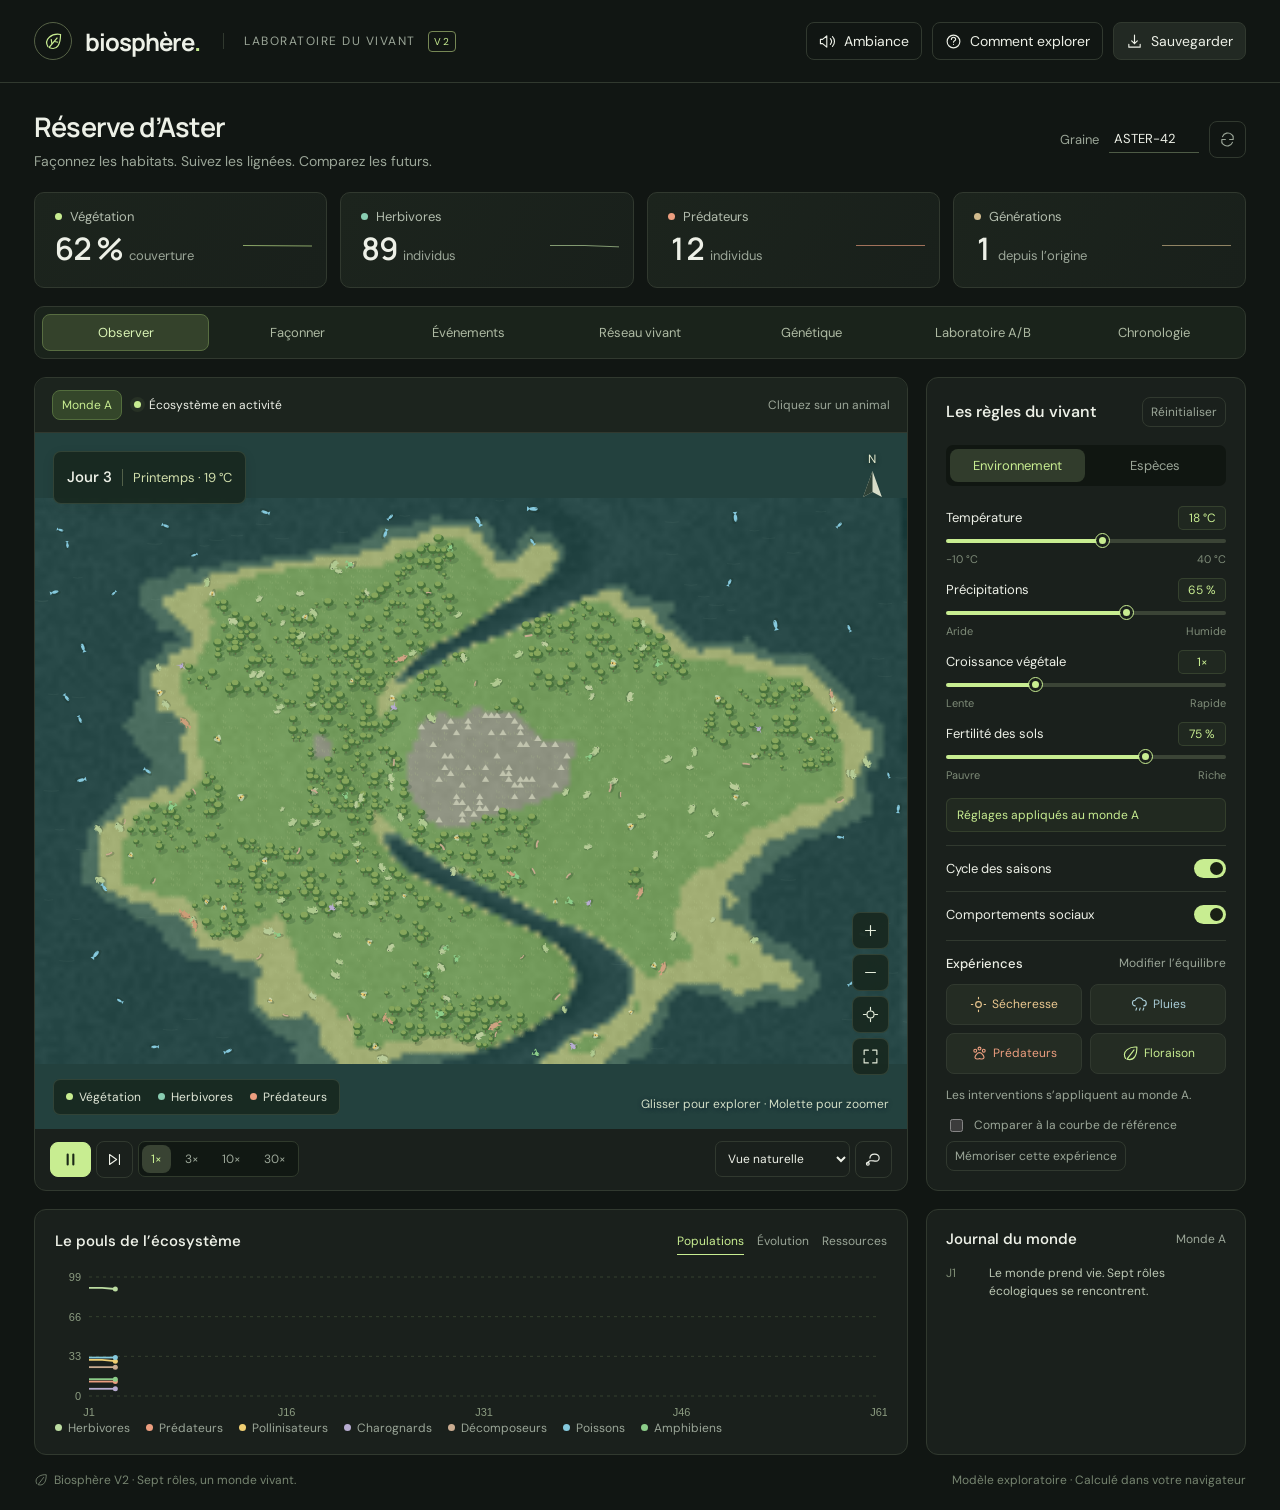
==== commit dcf27d63: "Build Biosphere V2: editable habitats, food web, social behavior, disasters, genetics, A/B trials an" ====
--- a/index.html
+++ b/index.html
@@ -1,6 +1,7 @@
 <!doctype html>
 <html lang="fr"><head><meta charset="utf-8"><meta name="viewport" content="width=device-width,initial-scale=1"><meta name="theme-color" content="#131917"><meta name="description" content="Un écosystème vivant à explorer. Observez, expérimentez et faites évoluer votre propre biosphère."><title>Biosphère — Laboratoire du vivant</title><link rel="icon" type="image/svg+xml" href="data:image/svg+xml,%3Csvg xmlns='http://www.w3.org/2000/svg' viewBox='0 0 40 40'%3E%3Crect width='40' height='40' rx='12' fill='%23131917'/%3E%3Cpath d='M11 27C8 12 21 8 30 10c0 13-5 22-15 18l9-11' fill='%23c8ed91' stroke='%23131917' stroke-width='2'/%3E%3C/svg%3E">
 <style>
+
 @import url('https://fonts.googleapis.com/css2?family=DM+Sans:wght@400;450;500;550;600;650;700&family=Manrope:wght@400;500;600;650;700;750;800&display=swap');
 :root{color-scheme:dark;--bg:#111613;--panel:#1a201c;--raised:#222923;--border:#31392f;--text:#edf0e7;--muted:#9ba698;--lime:#c8ed91;--mint:#89cdb2;--coral:#ec9e7f;--blue:#80baca}*{box-sizing:border-box}body{margin:0;background:var(--bg);color:var(--text);font-family:'DM Sans',sans-serif;font-size:14px}button,input,select{font:inherit}button{cursor:pointer}button,select{color:inherit}button{display:inline-flex;align-items:center;justify-content:center;gap:8px;border:1px solid var(--border);background:var(--raised);border-radius:8px;padding:9px 12px;transition:background .18s,border-color .18s}button:hover{background:#30392e;border-color:#627151}button:focus-visible,input:focus-visible,select:focus-visible{outline:2px solid var(--lime);outline-offset:4px}button svg{width:17px;height:17px;stroke:currentColor;fill:none;stroke-width:1.6;stroke-linecap:round;stroke-linejoin:round}.icon{padding:9px;min-width:36px}.primary{background:var(--lime);border-color:var(--lime);color:#1b2917;font-weight:650}.primary:hover{background:#dafaaf}.quiet{background:transparent}.muted{color:var(--muted)}.mono{font-variant-numeric:tabular-nums}.eyebrow{font-size:12px;letter-spacing:1.8px;text-transform:uppercase;color:var(--muted)}header{height:83px;border-bottom:1px solid var(--border);display:flex;align-items:center;justify-content:space-between;padding:0 34px}.brand{display:flex;align-items:center;gap:13px}.brand-mark{width:38px;height:38px;border:1px solid #566246;border-radius:50%;display:grid;place-items:center;color:var(--lime)}.brand-mark svg{width:25px;height:25px}.brand-name{font-family:Manrope,sans-serif;font-size:24px;font-weight:700;letter-spacing:-1px}.brand-name span{color:var(--lime)}.brand-sub{border-left:1px solid var(--border);padding-left:20px;margin-left:10px;font-size:12px;letter-spacing:1.5px;text-transform:uppercase;color:var(--muted)}.head-actions{display:flex;gap:10px}.app{max-width:1800px;margin:auto;padding:25px 34px 22px}.heading{display:flex;align-items:center;justify-content:space-between;margin-bottom:22px}.heading h1{font:650 27px Manrope,sans-serif;letter-spacing:-.8px;margin:0 0 7px}.heading p{margin:0;color:var(--muted);font-size:14px}.world-label{display:flex;gap:10px;align-items:center;color:var(--muted);font-size:13px}.world-label input{background:transparent;border:0;border-bottom:1px solid #4e5b46;width:90px;padding:5px;color:var(--text)}.stats{display:grid;grid-template-columns:repeat(4,1fr);gap:13px;margin-bottom:18px}.stat{border:1px solid var(--border);border-radius:10px;padding:15px 20px;position:relative;overflow:hidden;background:linear-gradient(120deg,#1c241d,#19201b)}.stat-label{display:flex;align-items:center;gap:8px;color:#b3bdae;font-size:13px}.dot{width:7px;height:7px;border-radius:50%;display:inline-block;background:var(--lime)}.stat-value{font-family:Manrope,sans-serif;font-size:31px;letter-spacing:-1px;font-weight:600;line-height:1.5}.stat-value small{font:400 13px 'DM Sans',sans-serif;color:var(--muted);letter-spacing:0;margin-left:6px}.spark{position:absolute;right:13px;bottom:12px;width:100px;height:36px;opacity:.65}.workspace{display:grid;grid-template-columns:minmax(0,1fr) 320px;gap:18px}.map-card,.panel,.chart-card,.journal{border:1px solid var(--border);border-radius:12px;overflow:hidden;background:var(--panel)}.map-card{position:relative;min-width:0;display:flex;flex-direction:column}.map-bar{display:flex;align-items:center;justify-content:space-between;padding:12px 17px;background:#1c241e;border-bottom:1px solid var(--border)}.live{display:flex;align-items:center;gap:8px;font-size:13px}.live .dot{box-shadow:0 0 0 4px #c8ed9110}.map-bar .muted{font-size:12px}.world-wrap{flex:1;min-height:500px;height:500px;position:relative;overflow:hidden;background:#233e3e}#world{display:block;width:100%;height:100%;touch-action:none;cursor:grab}#world:active{cursor:grabbing}.map-top{position:absolute;top:18px;left:18px;right:18px;display:flex;justify-content:space-between;pointer-events:none}.map-badge{background:#17261dde;backdrop-filter:blur(14px);border:1px solid #e0f2c220;border-radius:8px;padding:10px 13px;display:flex;align-items:center;gap:10px;box-shadow:0 4px 12px #0b21181a}.map-badge .day{font-size:15px;font-weight:550}.map-badge .season{border-left:1px solid #526049;padding-left:10px;color:#d1deac;font-size:13px}.compass{width:34px;text-align:center;color:#e6ecd0;text-shadow:0 1px 5px #162419;font-size:12px}.compass svg{width:25px;display:block;margin:3px auto}.map-tools{position:absolute;right:18px;bottom:54px;display:flex;flex-direction:column;gap:5px}.map-tools button{background:#17261dde;backdrop-filter:blur(10px);border-color:#c6d7ac25;color:#e5eddb}.map-legend{position:absolute;bottom:14px;left:18px;display:flex;gap:17px;color:#e0e7d7;font-size:12px;background:#17261dcf;border:1px solid #c6d7ac25;border-radius:7px;padding:9px 12px;backdrop-filter:blur(10px);pointer-events:none}.map-legend span{display:flex;gap:6px;align-items:center}.map-note{position:absolute;bottom:17px;right:18px;font-size:12px;color:#d2dfc6;text-shadow:0 1px 4px #123}.playback{padding:12px 15px;display:flex;justify-content:space-between;align-items:center;gap:10px}.play-controls,.speed-controls,.display-controls{display:flex;align-items:center;gap:5px}.speed-controls{background:#111813;border:1px solid #303a2c;border-radius:7px;padding:3px}.speed-controls button{padding:6px 9px;font-size:12px;border:0;background:none;color:var(--muted)}.speed-controls button.active{background:#394333;color:var(--lime)}.display-controls select{background:transparent;border:1px solid var(--border);border-radius:7px;padding:8px;font-size:12px;width:135px}.play-controls .primary{padding:8px 11px}.panel{padding:19px}.panel-title{display:flex;align-items:center;justify-content:space-between;margin-bottom:18px}.panel-title h2{font-size:16px;font-weight:550;margin:0}.panel-title span{color:var(--muted);font-size:12px}.tabs{background:#101611;border-radius:7px;padding:4px;display:flex;gap:3px;margin-bottom:20px}.tabs button{flex:1;background:none;border:0;padding:8px 4px;color:var(--muted);font-size:13px}.tabs button.active{background:#313c2c;color:var(--lime)}.control{margin:15px 0}.control label{display:flex;align-items:center;justify-content:space-between;margin-bottom:7px;font-size:13px}.control output{font-variant-numeric:tabular-nums;color:var(--lime);font-size:12px;background:#c8ed910a;border:1px solid #c8ed9120;border-radius:5px;padding:3px 7px;min-width:48px;text-align:center}input[type=range]{width:100%;height:4px;appearance:none;background:linear-gradient(to right,var(--lime) 50%,#3b4436 50%);border-radius:3px;display:block;cursor:pointer;margin:9px 0}input[type=range]::-webkit-slider-thumb{appearance:none;height:13px;width:13px;background:var(--lime);border:3px solid var(--panel);outline:1px solid #c8ed91;border-radius:50%}input[type=range]::-moz-range-thumb{height:9px;width:9px;background:var(--lime);border:2px solid var(--panel);border-radius:50%}.range-limits{display:flex;justify-content:space-between;color:#7e8b78;font-size:12px}.switch-row{display:flex;justify-content:space-between;align-items:center;font-size:13px;margin-top:22px;padding-top:16px;border-top:1px solid var(--border)}.switch{position:relative;display:block;width:32px;height:19px}.switch input{opacity:0;width:0;height:0}.switch span{position:absolute;inset:0;border-radius:12px;background:#495242;cursor:pointer}.switch span:before{content:'';position:absolute;left:3px;top:3px;width:13px;height:13px;background:#192014;border-radius:50%;transition:transform .2s}.switch input:checked+span{background:var(--lime)}.switch input:checked+span:before{transform:translateX(13px)}.switch input:focus-visible+span{outline:2px solid white;outline-offset:3px}.experiments{border-top:1px solid var(--border);margin-top:22px;padding-top:18px}.section-label{display:flex;align-items:center;justify-content:space-between;margin-bottom:12px;font-size:13px;font-weight:500}.section-label span{font-size:12px;color:var(--muted);font-weight:400}.experiment-grid{display:grid;grid-template-columns:1fr 1fr;gap:8px}.experiment-grid button{font-size:12px;padding:11px 4px;gap:5px;background:#242c23}.experiment-grid button:first-child{color:#ebc890}.experiment-grid button:nth-child(2){color:#a9ccd6}.experiment-grid button:nth-child(3){color:var(--coral)}.experiment-grid button:nth-child(4){color:var(--lime)}.experiment-status{font-size:12px;color:var(--muted);line-height:1.5;margin:12px 0 0;min-height:36px}.below{display:grid;grid-template-columns:minmax(0,1fr) 320px;gap:18px;margin-top:18px}.chart-card{padding:18px 20px;min-width:0}.chart-heading{display:flex;justify-content:space-between;align-items:center}.chart-heading h2,.journal h2{font-size:15px;font-weight:550;margin:0}.chart-tabs{display:flex;gap:13px}.chart-tabs button{font-size:12px;padding:5px 0;border:0;border-radius:0;background:transparent;color:var(--muted)}.chart-tabs button.active{color:var(--lime);border-bottom:1px solid var(--lime)}.chart-wrap{height:151px;margin-top:14px}#chart{height:100%;width:100%;display:block}.chart-legend{display:flex;gap:16px;color:var(--muted);font-size:12px}.chart-legend span{display:flex;align-items:center;gap:6px}.journal{padding:19px;max-height:246px}.journal-header{display:flex;align-items:center;justify-content:space-between;margin-bottom:15px}.journal-header>span{font-size:12px;color:var(--muted)}.events{height:170px;overflow:auto;scrollbar-width:thin;scrollbar-color:#3a4733 transparent}.event{display:flex;gap:10px;font-size:12px;line-height:1.5;margin:0 0 13px}.event-day{white-space:nowrap;color:#7d8b74;width:33px;flex-shrink:0}.event-text{color:#bdc8b5}.event-text strong{color:#d7e9c5;font-weight:500}footer{display:flex;justify-content:space-between;padding-top:17px;color:#768470;font-size:12px}footer svg{width:14px;height:14px;flex-shrink:0;stroke:currentColor;fill:none;stroke-width:1.5}footer span{display:flex;align-items:center;gap:6px}.drawer{display:none;position:absolute;top:72px;left:18px;width:245px;max-height:380px;overflow:auto;border:1px solid #65705280;border-radius:10px;background:#16221aee;padding:17px;backdrop-filter:blur(16px);box-shadow:0 10px 40px #0004}.drawer.open{display:block}.drawer-head{display:flex;justify-content:space-between;align-items:center}.drawer h3{font:600 17px Manrope,sans-serif;margin:0}.drawer .close{padding:4px;border:0;background:none;font-size:20px}.animal-tag{font-size:12px;color:var(--muted);margin:6px 0 15px}.detail-row{display:flex;justify-content:space-between;margin:11px 0;font-size:12px}.energy-bar{height:5px;border-radius:4px;background:#37412e;overflow:hidden}.energy-bar span{height:100%;display:block;background:var(--lime)}.drawer p{font-size:12px;line-height:1.6;color:var(--muted)}.drawer .follow{width:100%;font-size:12px;margin-top:6px}.toast{position:fixed;bottom:25px;left:50%;transform:translate(-50%,20px);opacity:0;background:var(--lime);color:#192314;padding:12px 20px;border-radius:9px;box-shadow:0 8px 40px #0005;transition:all .2s;z-index:50;pointer-events:none;font-size:14px}.toast.show{transform:translate(-50%,0);opacity:1}dialog{color:var(--text);background:#1b241d;border:1px solid #536347;border-radius:16px;max-width:640px;width:calc(100% - 32px);padding:28px;box-shadow:0 20px 120px #0008}dialog::backdrop{background:#08120bcc;backdrop-filter:blur(6px)}dialog h2{font:600 24px Manrope,sans-serif;margin-top:0}dialog p{color:#b1beaa;font-size:14px;line-height:1.7}dialog h3{font-size:15px;margin-top:24px}dialog .dialog-actions{display:flex;justify-content:flex-end;gap:10px;margin-top:25px}dialog input[type=text],dialog select{background:#101811;border:1px solid #45533c;padding:10px;border-radius:7px;width:100%;margin:8px 0 12px}dialog label{font-size:13px}.guide-grid{display:grid;grid-template-columns:1fr 1fr;gap:18px}.guide-grid h3{color:var(--lime);margin-top:8px}.guide-grid p{font-size:13px}.hidden{display:none!important}.export-menu{display:none;position:absolute;top:66px;right:34px;background:#263022;border:1px solid var(--border);border-radius:9px;padding:6px;z-index:50;min-width:200px;box-shadow:0 12px 30px #0005}.export-menu.open{display:grid;gap:3px}.export-menu button{justify-content:flex-start;background:none;border:0;font-size:13px}.checkline{display:flex;align-items:center;gap:8px;color:var(--muted);font-size:12px;margin-top:12px}.checkline input{accent-color:var(--lime)}.baseline{color:#b7cba6;font-size:12px;margin-left:10px}.fullscreen-map:fullscreen{width:100%;height:100%;display:flex;flex-direction:column;background:var(--bg)}.fullscreen-map:fullscreen .world-wrap{flex:1;height:auto}.reset-btn{font-size:12px;color:var(--muted);padding:6px 8px}.mobile-parameters{display:none}
 @media(min-width:1550px){.world-wrap{height:590px}.panel{padding:24px}.control{margin:24px 0}.workspace,.below{grid-template-columns:minmax(0,1fr) 345px}}
@@ -8,106 +9,235 @@
 @media(max-width:800px){header{height:70px;padding:0 16px}.app{padding:20px 14px}.heading h1{font-size:23px}.heading p{font-size:12px}.heading{align-items:flex-start;gap:10px}.world-label{font-size:12px;flex-wrap:wrap;justify-content:flex-end;max-width:125px}.world-label input{width:76px}.stats{grid-template-columns:repeat(4,1fr);gap:7px}.stat{padding:10px}.stat-value{font-size:23px}.stat-value small{font-size:11px;display:block;margin:0}.stat-label{font-size:11px;gap:5px}.spark{display:none}.workspace,.below{grid-template-columns:1fr}.world-wrap{height:470px;min-height:470px;flex:none}.panel{padding:20px}.panel-content{display:grid;grid-template-columns:1fr 1fr;gap:0 24px}.tabs{max-width:350px}.control{margin:12px 0}.switch-row{margin-top:12px}.experiments{margin-top:16px}.experiment-grid{grid-template-columns:repeat(4,1fr)}.experiment-status{min-height:0}.journal{max-height:230px}.events{height:155px}.head-actions .label{display:none}.heading{margin-bottom:18px}.brand-name{font-size:22px}.stat-label .dot{width:5px;height:5px}.chart-card{padding:16px}.chart-tabs{gap:10px}.below{gap:14px;margin-top:14px}.mobile-parameters{display:block;color:var(--muted);font-size:12px;border:0;background:none;padding:0}.map-tools{right:12px}.map-top{left:12px;right:12px}.map-legend{left:12px}.export-menu{right:16px}.guide-grid{grid-template-columns:1fr}}
 @media(max-width:440px){#volumeInput{position:absolute;right:16px;top:78px;z-index:20;width:90px!important}.world-wrap{height:400px;min-height:400px}.playback{padding:10px;flex-wrap:wrap}.speed-controls button{padding:6px 7px}.display-controls select{width:104px}.play-controls{gap:4px}.play-controls .primary{padding:8px}.stat-value{font-size:22px}.stat-label{font-size:10px}.heading p{max-width:230px;line-height:1.5}.panel-content{gap:0 16px}.experiment-grid{grid-template-columns:1fr 1fr}.chart-heading{align-items:flex-start;gap:8px}.chart-tabs{gap:9px}.chart-tabs button{font-size:11px}.map-legend{gap:8px;padding:8px}.map-badge{padding:8px}.map-bar{padding:12px}.map-bar .muted{max-width:125px;text-align:right}.chart-legend{gap:10px;font-size:11px}footer{gap:15px;line-height:1.5}footer span:last-child{text-align:right}.drawer{width:220px;left:12px}.brand-mark{width:33px;height:33px}.head-actions{gap:6px}}
 @media(prefers-reduced-motion:reduce){*{scroll-behavior:auto!important;transition:none!important}}
+/* V2: the tools stay next to the living world. */
+.version-tag{font-size:10px;padding:3px 5px;margin-left:8px;border:1px solid #768755;border-radius:4px;color:var(--lime)}.workbench{margin:0 0 18px;border:1px solid var(--border);background:#1a231b;border-radius:10px;overflow:hidden}.workbench-tabs{display:flex;gap:4px;padding:7px;overflow:auto}.workbench-tabs button{font-size:13px;white-space:nowrap;background:none;border-color:transparent;color:#aebaa3;flex:1}.workbench-tabs button.active{background:#34422b;border-color:#586d41;color:#d9f4b4}.tool-panel{padding:20px;border-top:1px solid #36442f}.tool-panel h2{font:600 18px Manrope,sans-serif;margin:0 0 7px}.tool-panel p{font-size:13px;line-height:1.6;color:#aebba5;margin:4px 0 15px}.tool-row{display:flex;gap:12px;align-items:center;flex-wrap:wrap}.tool-row label,.field label{font-size:13px;color:#c5d2ba}.tool-row select,.tool-row input[type=number],.field select,.field input[type=number],.field input[type=text]{background:#101912;color:var(--text);border:1px solid #425039;border-radius:6px;padding:9px;max-width:100%;font:inherit}.field{display:grid;gap:6px}.field input[type=range]{min-width:120px;margin:11px 0}.fields-grid{display:grid;grid-template-columns:repeat(4,minmax(0,1fr));gap:18px}.tool-pills{display:flex;gap:7px;flex-wrap:wrap}.tool-pills button{font-size:13px}.tool-pills button.active{background:#455538;border-color:#9aac76;color:#e4f8c7}.brush-hint{display:flex;justify-content:space-between;align-items:center;gap:14px;flex-wrap:wrap;margin-top:14px}.tool-info{font-size:12px;color:#a4b796}.map-stage{position:relative;display:flex;flex:1;min-height:500px}.map-stage .world-wrap{flex:1;min-width:0}.map-stage.compare .world-wrap{height:540px;min-height:540px}.map-stage.compare #worldWrap{border-right:1px solid #98ad763d}.map-stage.compare .map-legend{display:none}.map-stage.compare .map-note{display:none}.map-stage.compare .compass{display:none}.map-stage.compare .map-badge{font-size:12px;gap:7px;padding:8px}.map-stage.compare .map-badge .day{font-size:12px}.map-stage.compare .map-badge .season{font-size:11px}.map-stage.compare #worldSummaryA{display:block}.world-summary{display:none;position:absolute;left:12px;bottom:12px;background:#14251be6;border:1px solid #82986345;padding:9px 11px;border-radius:7px;font-size:12px;pointer-events:none;color:#dbedc8}.map-stage.compare #worldSummaryB{display:block}.world-switch{display:flex;gap:5px}.world-chip{font-size:12px;padding:6px 9px;background:none;border-color:transparent;color:var(--muted)}.world-chip.active{border-color:#536d3d;background:#34462a;color:var(--lime)}.map-bar{gap:12px;flex-wrap:wrap}.map-bar .live{font-size:12px}.map-bar #mapHint{margin-left:auto}.target-note{color:var(--lime);font-size:12px;background:#c8ed910b;padding:8px 10px;border:1px solid #c8ed911c;border-radius:6px;margin-top:16px}.network-grid{display:grid;grid-template-columns:repeat(4,1fr);gap:12px}.species-card{background:#141c16;border:1px solid #35452e;border-radius:8px;padding:14px}.species-card h3{display:flex;align-items:center;justify-content:space-between;font-size:14px;margin:0 0 9px}.species-card h3 span{color:var(--lime);font-variant-numeric:tabular-nums;font-size:20px}.species-card p{font-size:12px;min-height:55px;margin-bottom:9px}.species-card button{font-size:12px;padding:6px 8px}.danger-quiet{color:#ecb4a1}.network-summary{display:flex;align-items:center;gap:20px;margin-top:15px;color:#aebeaa;font-size:13px;flex-wrap:wrap}.disaster-grid{display:grid;grid-template-columns:repeat(6,1fr);gap:8px;margin:14px 0}.disaster-grid button{min-height:50px;font-size:13px}.disaster-grid button[data-cat=fire]{color:#f6b07b}.disaster-grid button[data-cat=disease]{color:#dcb6df}.genetics-grid{display:grid;grid-template-columns:1fr 1fr;gap:24px}.histogram{height:160px;width:100%;display:block}.gene-summary{color:#c9dabb;font-size:13px;margin-top:9px}.gene-tree{max-height:240px;overflow:auto;padding:10px 0;scrollbar-width:thin}.tree-level{display:flex;align-items:center;gap:7px;flex-wrap:wrap;margin:8px 0}.tree-level>span{width:65px;color:#829777;font-size:12px}.tree-node{font-size:12px;padding:6px 8px;background:#293522}.tree-node.dead{opacity:.6}.tree-node.chosen{border-color:var(--lime);color:var(--lime)}.gene-tree .muted{font-size:13px}.lineage-list{display:flex;gap:8px;flex-wrap:wrap;margin-top:14px}.lineage-list button{font-size:12px}.lab-columns{display:grid;grid-template-columns:1fr 1fr;gap:26px}.lab-options{display:grid;grid-template-columns:1.5fr 1fr 1fr 1fr;gap:10px;margin:14px 0}.lab-results{margin-top:16px;max-height:240px;overflow:auto}.lab-results table{width:100%;border-collapse:collapse;font-size:12px}.lab-results th,.lab-results td{text-align:right;border-bottom:1px solid #36452e;padding:9px}.lab-results th:first-child,.lab-results td:first-child{text-align:left}.lab-results th{color:#acbd9e;font-weight:500}.lab-progress{height:5px;border-radius:4px;background:#33422a;overflow:hidden;margin-top:12px}.lab-progress span{display:block;height:100%;width:0;background:var(--lime)}.lab-status{font-size:13px;color:#c6d8b7;margin:12px 0;line-height:1.6}.timeline-list{display:flex;gap:10px;overflow:auto;padding:14px 0 4px}.checkpoint{min-width:175px;max-width:220px;padding:13px;border:1px solid #4b603d;border-radius:8px;background:#142017;display:flex;flex-direction:column;gap:8px}.checkpoint strong{font:550 15px Manrope,sans-serif}.checkpoint span{font-size:12px;color:#afc29f}.checkpoint button{font-size:12px}.branch-label{font-size:12px;color:#cce99f;border:1px solid #67824c;padding:5px 8px;border-radius:5px}.draw-active{outline:2px solid #b4d985;outline-offset:-2px}.drawer .detail-row{margin:8px 0}.drawer .gene-mini{display:grid;grid-template-columns:1fr 1fr;gap:6px;margin:12px 0}.gene-mini span{background:#b5d7910b;padding:6px;border-radius:4px;font-size:11px;color:#bccea9}.drawer .state-line{font-size:12px;color:#d4e7b9;margin:9px 0}.drawer .close{min-width:26px;min-height:26px}.health-bar{height:4px;background:#48362e;border-radius:3px;overflow:hidden;margin-top:5px}.health-bar span{height:100%;display:block;background:#e7ab88}.map-card:fullscreen .map-stage{flex:1}.map-card:fullscreen .world-wrap{height:auto!important}.source-badge{color:#c8dda9;font-size:12px}.controls-note{color:#97aa8c;font-size:12px}.panel .control{margin:12px 0}.panel .control .range-limits{font-size:11px}.panel .switch-row{margin-top:13px;padding-top:13px}.panel .experiments{margin-top:16px;padding-top:14px}.panel .experiment-status{min-height:0}.spark{max-width:70px}.replay-notice{font-size:13px;line-height:1.6;color:#baccad;border-left:2px solid #a5c77c;padding-left:12px;margin:14px 0}.secondary-actions{display:flex;gap:7px;margin-top:12px;flex-wrap:wrap}
+@media(max-width:1100px){.network-grid{grid-template-columns:repeat(3,1fr)}.workbench-tabs button{padding:9px}.disaster-grid{grid-template-columns:repeat(3,1fr)}.fields-grid{gap:12px}.lab-options{grid-template-columns:1fr 1fr}.map-bar #mapHint{display:none}}
+@media(max-width:800px){.workbench-tabs button{flex:none}.map-stage{min-height:440px}.map-stage .world-wrap{min-height:440px;height:440px;flex:1}.map-stage.compare{flex-direction:column}.map-stage.compare .world-wrap{height:320px;min-height:320px;flex:none;width:100%}.map-stage.compare #worldWrap{border-right:0;border-bottom:1px solid #98ad763d}.map-stage.compare #worldSummaryA{top:275px;bottom:auto}.map-stage .drawer{top:65px}.fields-grid{grid-template-columns:1fr 1fr}.network-grid{grid-template-columns:1fr 1fr}.lab-columns,.genetics-grid{grid-template-columns:1fr}.tool-panel{padding:16px}.tool-row{gap:10px}.map-stage .map-legend{font-size:11px}.panel .control{margin:10px 0}.genetics-grid{gap:15px}}
+@media(max-width:440px){.network-grid{grid-template-columns:1fr}.species-card p{min-height:0}.map-stage .world-wrap{height:390px;min-height:390px}.fields-grid{gap:14px}.disaster-grid{grid-template-columns:1fr 1fr}.tool-panel h2{font-size:17px}.workbench-tabs button{font-size:12px}.map-bar .live{font-size:11px}.map-bar{padding:10px;gap:4px}.map-stage.compare .map-badge .season{font-size:11px}.species-card h3{font-size:14px}.network-summary{gap:10px}}
+@media(min-width:801px){.map-stage>.world-wrap,.map-stage.compare>.world-wrap{height:auto;align-self:stretch;min-height:540px}}
+.chart-legend{flex-wrap:wrap;row-gap:7px}.lab-results{overscroll-behavior:contain}.map-stage.compare .map-top{right:10px;left:10px}.map-stage.compare .map-badge{flex-wrap:wrap}.world-wrap canvas{outline-offset:-3px}
+#world,#worldB{position:absolute;inset:0;display:block;width:100%;height:100%;touch-action:none;cursor:grab}#worldB:active{cursor:grabbing}.map-stage>.world-wrap{overflow:hidden}.map-stage.compare #worldSummaryA{z-index:2}
+
 </style></head><body>
-<header><div class="brand"><div class="brand-mark"><svg viewBox="0 0 32 32" fill="none" stroke="currentColor" stroke-width="1.5"><path d="M9 23C3 13 14 5 25 7c0 12-4 21-14 17M10 24l11-13"/><path d="m14 19-1-6m4 3 5 1"/></svg></div><div class="brand-name">biosphère<span>.</span></div><div class="brand-sub">Laboratoire du vivant</div></div><div class="head-actions"><button id="guideBtn" class="quiet"><i data-icon="help"></i><span class="label">Comment explorer</span></button><button id="exportBtn"><i data-icon="download"></i><span class="label">Sauvegarder</span></button></div></header>
-<div class="export-menu" id="exportMenu"><button id="saveBtn">Sauvegarder ce monde (.json)</button><button id="loadBtn">Restaurer un monde</button><button id="csvBtn">Exporter les observations (.csv)</button><button id="htmlBtn">Télécharger le fichier HTML</button></div><input type="file" id="fileInput" accept=".json,application/json" hidden>
-<main class="app"><div class="heading"><div><h1>Réserve d’Aster</h1><p>Observez les équilibres. Changez les règles. Laissez la vie faire.</p></div><div class="world-label"><span>Graine</span><input id="seedInput" aria-label="Graine du monde" value="ASTER-42" maxlength="40"><button id="newBtn" class="icon quiet" title="Créer un nouveau monde" aria-label="Créer un nouveau monde"><i data-icon="refresh"></i></button></div></div>
+<header><div class="brand"><div class="brand-mark"><svg viewBox="0 0 32 32" fill="none" stroke="currentColor" stroke-width="1.5"><path d="M9 23C3 13 14 5 25 7c0 12-4 21-14 17M10 24l11-13"/><path d="m14 19-1-6m4 3 5 1"/></svg></div><div class="brand-name">biosphère<span>.</span></div><div class="brand-sub">Laboratoire du vivant <span class="version-tag">V2</span></div></div><div class="head-actions"><button id="guideBtn" class="quiet"><i data-icon="help"></i><span class="label">Comment explorer</span></button><button id="exportBtn"><i data-icon="download"></i><span class="label">Sauvegarder</span></button></div></header>
+<div class="export-menu" id="exportMenu"><button id="saveBtn">Sauvegarder la session (.json)</button><button id="loadBtn">Restaurer une session</button><button id="csvBtn">Exporter les observations (.csv)</button><button id="htmlBtn">Télécharger le fichier HTML</button></div><input type="file" id="fileInput" accept=".json,application/json" hidden>
+<main class="app"><div class="heading"><div><h1>Réserve d’Aster</h1><p>Façonnez les habitats. Suivez les lignées. Comparez les futurs.</p></div><div class="world-label"><span>Graine</span><input id="seedInput" aria-label="Graine du monde" value="ASTER-42" maxlength="40"><button id="newBtn" class="icon quiet" title="Créer un nouveau monde" aria-label="Créer un nouveau monde"><i data-icon="refresh"></i></button></div></div>
 <div class="stats"><div class="stat"><div class="stat-label"><span class="dot"></span>Végétation</div><div class="stat-value mono"><span id="plantStat">—</span><small>couverture</small></div><canvas class="spark" data-series="plants"></canvas></div><div class="stat"><div class="stat-label"><span class="dot" style="background:var(--mint)"></span>Herbivores</div><div class="stat-value mono"><span id="herbStat">—</span><small>individus</small></div><canvas class="spark" data-series="herb"></canvas></div><div class="stat"><div class="stat-label"><span class="dot" style="background:var(--coral)"></span>Prédateurs</div><div class="stat-value mono"><span id="predStat">—</span><small>individus</small></div><canvas class="spark" data-series="pred"></canvas></div><div class="stat"><div class="stat-label"><span class="dot" style="background:#d1bb8d"></span>Générations</div><div class="stat-value mono"><span id="genStat">1</span><small>depuis l’origine</small></div><canvas class="spark" data-series="gen"></canvas></div></div>
-<div class="workspace"><section class="map-card fullscreen-map" id="mapCard" aria-label="Carte de l’écosystème"><div class="map-bar"><span class="live"><span class="dot" id="liveDot"></span><span id="liveLabel">Écosystème en activité</span></span><span class="muted" id="mapHint">Sélectionnez un animal pour le suivre</span></div><div class="world-wrap" id="worldWrap"><canvas id="world" tabindex="0" aria-label="Écosystème animé. Cliquez sur un animal pour l’inspecter. Glissez pour déplacer la carte, utilisez la molette pour zoomer."></canvas><div class="map-top"><div class="map-badge"><span class="day mono" id="dayLabel">Jour 1</span><span class="season" id="seasonLabel">Printemps · 18 °C</span></div><div class="compass">N<svg viewBox="0 0 24 30"><path d="M12 1 21 26 12 21 3 26Z" fill="#ebeed8" opacity=".9"/><path d="M12 1v20l-9 5Z" fill="#2f4237"/></svg></div></div><div class="map-tools"><button class="icon" id="zoomIn" aria-label="Zoom avant" title="Zoom avant"><i data-icon="plus"></i></button><button class="icon" id="zoomOut" aria-label="Zoom arrière" title="Zoom arrière"><i data-icon="minus"></i></button><button class="icon" id="fitBtn" aria-label="Recentrer la carte" title="Recentrer"><i data-icon="focus"></i></button><button class="icon" id="fullBtn" aria-label="Plein écran" title="Plein écran"><i data-icon="expand"></i></button></div><div class="map-legend"><span><b class="dot"></b>Végétation</span><span><b class="dot" style="background:var(--mint)"></b>Herbivores</span><span><b class="dot" style="background:var(--coral)"></b>Prédateurs</span></div><div class="map-note">Glisser pour explorer · Molette pour zoomer</div><aside class="drawer" id="animalDrawer" aria-live="polite"></aside></div><div class="playback"><div class="play-controls"><button id="playBtn" class="primary" aria-label="Mettre en pause" title="Pause · Espace"><i data-icon="pause"></i></button><button id="stepBtn" class="icon quiet" aria-label="Avancer d’un jour" title="Avancer d’un jour"><i data-icon="step"></i></button><div class="speed-controls" aria-label="Vitesse"><button data-speed="1" class="active">1×</button><button data-speed="3">3×</button><button data-speed="10">10×</button><button data-speed="30">30×</button></div></div><div class="display-controls"><select id="viewSelect" aria-label="Mode d’affichage"><option value="natural">Vue naturelle</option><option value="food">Ressources</option><option value="energy">Énergie</option><option value="genes">Générations</option></select><button id="trailsBtn" class="icon quiet" title="Afficher les trajectoires" aria-label="Afficher les trajectoires" aria-pressed="false"><i data-icon="trail"></i></button></div></div></section>
-<aside class="panel" id="parameterPanel"><div class="panel-title"><h2>Les règles du vivant</h2><button class="reset-btn quiet" id="resetParams">Réinitialiser</button></div><div class="tabs" role="tablist" aria-label="Paramètres"><button class="active" id="envTab" role="tab" aria-selected="true" aria-controls="envControls">Environnement</button><button id="speciesTab" role="tab" aria-selected="false" aria-controls="speciesControls">Espèces</button></div><div id="envControls" class="panel-content" role="tabpanel" aria-labelledby="envTab"></div><div id="speciesControls" class="panel-content hidden" role="tabpanel" aria-labelledby="speciesTab"></div><div class="switch-row"><label for="seasonsToggle">Cycle des saisons</label><label class="switch"><input id="seasonsToggle" type="checkbox" checked><span></span></label></div><div class="experiments"><div class="section-label">Expériences<span>Modifier l’équilibre</span></div><div class="experiment-grid"><button data-event="drought"><i data-icon="sun"></i>Sécheresse</button><button data-event="rain"><i data-icon="rain"></i>Pluies</button><button data-event="predators"><i data-icon="paw"></i>Prédateurs</button><button data-event="bloom"><i data-icon="leaf"></i>Floraison</button></div><p class="experiment-status" id="experimentStatus">Chaque intervention laisse une trace dans l’histoire de votre monde.</p><button id="stopEvent" class="quiet reset-btn hidden">Terminer l’événement climatique</button><label class="checkline"><input type="checkbox" id="baselineToggle">Comparer à la courbe de référence</label><button id="baselineBtn" class="quiet reset-btn" style="margin-top:6px">Mémoriser cette expérience</button></div></aside></div>
-<div class="below"><section class="chart-card"><div class="chart-heading"><h2>Le pouls de l’écosystème</h2><div class="chart-tabs" role="tablist" aria-label="Graphique"><button class="active" data-chart="population" role="tab" aria-selected="true">Populations</button><button data-chart="traits" role="tab" aria-selected="false">Évolution</button><button data-chart="resources" role="tab" aria-selected="false">Ressources</button></div></div><div class="chart-wrap"><canvas id="chart" role="img" aria-label="Historique des populations"></canvas></div><div class="chart-legend" id="chartLegend"></div></section><section class="journal"><div class="journal-header"><h2>Journal du monde</h2><span id="eventCount">En direct</span></div><div class="events" id="events" role="log" aria-label="Événements récents"></div></section></div><footer><span><i data-icon="leaf"></i>Un petit monde, des conséquences infinies.</span><span id="perfLabel">Modèle exploratoire · Calculé dans votre navigateur</span></footer></main>
-<dialog id="guideDialog"><h2>Bienvenue dans votre biosphère.</h2><p>Ce monde évolue réellement à partir de règles locales : chaque animal cherche sa nourriture, dépense son énergie et transmet ses traits à ses descendants.</p><div class="guide-grid"><div><h3>01 · Observer</h3><p>Cliquez sur un animal pour consulter ses gènes, son énergie et sa famille. Suivez-le, zoomez ou affichez ses trajectoires. Espace met le temps en pause.</p></div><div><h3>02 · Expérimenter</h3><p>Modifiez le climat et les espèces en direct. Les événements climatiques durent 40 jours. Une sécheresse réduit les ressources ; les prédateurs ont besoin de chasser.</p></div><div><h3>03 · Voir l’évolution</h3><p>La vitesse, la vision et la longévité sont héréditaires. Les mutations introduisent des variations. Les individus qui survivent et se reproduisent transmettent leurs traits.</p></div><div><h3>04 · Comparer</h3><p>Mémorisez une expérience, recréez le monde avec la même graine, puis changez un paramètre. Activez la référence pour comparer les courbes en pointillés.</p></div></div><p><strong>Repères :</strong> 1 seconde ≈ 1 jour à vitesse normale. Une année dure 240 jours. Les animaux ne traversent pas l’eau. Le monde accueille jusqu’à 600 animaux ; à cette limite, les naissances attendent une place.</p><p>Il s’agit d’un modèle exploratoire simplifié, pas d’une prévision écologique. La reproduction est asexuée et les ressources se renouvellent selon le climat. Les extinctions sont possibles et ne déclenchent aucune réapparition automatique.</p><div class="dialog-actions"><button class="primary" id="closeGuide">Explorer mon monde</button></div></dialog>
-<dialog id="newDialog"><h2>Un nouveau commencement</h2><p>Le monde actuel sera remplacé. Vous pouvez le sauvegarder avant de recommencer.</p><label for="newSeed">Graine reproductible</label><input id="newSeed" type="text" value="ASTER-42" maxlength="40"><label for="presetSelect">Conditions de départ</label><select id="presetSelect"><option value="balanced">Équilibre tempéré · 90 herbivores, 12 prédateurs</option><option value="paradise">Sanctuaire · 120 herbivores, aucun prédateur</option><option value="harsh">Survie · 60 herbivores, 18 prédateurs</option><option value="islands">Archipel · 90 herbivores, 12 prédateurs</option></select><div class="dialog-actions"><button id="cancelNew">Annuler</button><button id="confirmNew" class="primary">Créer ce monde</button></div></dialog><div class="toast" id="toast" role="status"></div>
+<section class="workbench" aria-label="Outils du laboratoire"><nav class="workbench-tabs" aria-label="Ateliers"><button class="active" data-work="observe">Observer</button><button data-work="terrain">Façonner</button><button data-work="disasters">Événements</button><button data-work="network">Réseau vivant</button><button data-work="genetics">Génétique</button><button data-work="lab">Laboratoire A/B</button><button data-work="timeline">Chronologie</button></nav><div id="toolPanel" class="tool-panel hidden"></div></section>
+<div class="workspace"><section class="map-card fullscreen-map" id="mapCard" aria-label="Carte de l’écosystème"><div class="map-bar"><div class="world-switch"><button id="selectA" class="world-chip active">Monde A</button><button id="selectB" class="world-chip hidden">Monde B</button></div><span class="live"><span class="dot" id="liveDot"></span><span id="liveLabel">Écosystème en activité</span></span><span class="muted" id="mapHint">Cliquez sur un animal</span></div><div id="mapStage" class="map-stage"><div class="world-wrap" id="worldWrap"><canvas id="world" tabindex="0" aria-label="Écosystème animé. Cliquez sur un animal pour l’inspecter. Glissez pour déplacer la carte, utilisez la molette pour zoomer."></canvas><div class="map-top"><div class="map-badge"><span class="day mono" id="dayLabel">Jour 1</span><span class="season" id="seasonLabel">Printemps · 18 °C</span></div><div class="compass">N<svg viewBox="0 0 24 30"><path d="M12 1 21 26 12 21 3 26Z" fill="#ebeed8" opacity=".9"/><path d="M12 1v20l-9 5Z" fill="#2f4237"/></svg></div></div><div class="map-tools"><button class="icon" id="zoomIn" aria-label="Zoom avant" title="Zoom avant"><i data-icon="plus"></i></button><button class="icon" id="zoomOut" aria-label="Zoom arrière" title="Zoom arrière"><i data-icon="minus"></i></button><button class="icon" id="fitBtn" aria-label="Recentrer la carte" title="Recentrer"><i data-icon="focus"></i></button><button class="icon" id="fullBtn" aria-label="Plein écran" title="Plein écran"><i data-icon="expand"></i></button></div><div class="map-legend"><span><b class="dot"></b>Végétation</span><span><b class="dot" style="background:var(--mint)"></b>Herbivores</span><span><b class="dot" style="background:var(--coral)"></b>Prédateurs</span></div><div class="map-note">Glisser pour explorer · Molette pour zoomer</div></div><div class="world-wrap hidden" id="worldWrapB"><canvas id="worldB" tabindex="0" aria-label="Écosystème du monde B"></canvas><div class="map-top"><div class="map-badge"><span id="dayLabelB">Monde B · Jour 1</span><span class="season" id="seasonLabelB"></span></div></div><div class="world-summary" id="worldSummaryB"></div></div><aside class="drawer" id="animalDrawer" aria-live="polite"></aside><div class="world-summary" id="worldSummaryA"></div></div><div class="playback"><div class="play-controls"><button id="playBtn" class="primary" aria-label="Mettre en pause" title="Pause · Espace"><i data-icon="pause"></i></button><button id="stepBtn" class="icon quiet" aria-label="Avancer d’un jour" title="Avancer d’un jour"><i data-icon="step"></i></button><div class="speed-controls" aria-label="Vitesse"><button data-speed="1" class="active">1×</button><button data-speed="3">3×</button><button data-speed="10">10×</button><button data-speed="30">30×</button></div></div><div class="display-controls"><select id="viewSelect" aria-label="Mode d’affichage"><option value="natural">Vue naturelle</option><option value="food">Ressources</option><option value="energy">Énergie</option><option value="genes">Générations</option><option value="social">Groupes et mémoire</option><option value="fertility">Fertilité locale</option><option value="pollination">Pollinisation</option></select><button id="trailsBtn" class="icon quiet" title="Afficher les trajectoires" aria-label="Afficher les trajectoires" aria-pressed="false"><i data-icon="trail"></i></button></div></div></section>
+<aside class="panel" id="parameterPanel"><div class="panel-title"><h2>Les règles du vivant</h2><button class="reset-btn quiet" id="resetParams">Réinitialiser</button></div><div class="tabs" role="tablist" aria-label="Paramètres"><button class="active" id="envTab" role="tab" aria-selected="true" aria-controls="envControls">Environnement</button><button id="speciesTab" role="tab" aria-selected="false" aria-controls="speciesControls">Espèces</button></div><div id="envControls" class="panel-content" role="tabpanel" aria-labelledby="envTab"></div><div id="speciesControls" class="panel-content hidden" role="tabpanel" aria-labelledby="speciesTab"></div><div class="target-note" id="targetNote">Réglages appliqués au monde A</div><div class="switch-row"><label for="seasonsToggle">Cycle des saisons</label><label class="switch"><input id="seasonsToggle" type="checkbox" checked><span></span></label></div><div class="switch-row"><label for="socialToggle">Comportements sociaux</label><label class="switch"><input id="socialToggle" type="checkbox" checked><span></span></label></div><div class="experiments"><div class="section-label">Expériences<span>Modifier l’équilibre</span></div><div class="experiment-grid"><button data-event="drought"><i data-icon="sun"></i>Sécheresse</button><button data-event="rain"><i data-icon="rain"></i>Pluies</button><button data-event="predators"><i data-icon="paw"></i>Prédateurs</button><button data-event="bloom"><i data-icon="leaf"></i>Floraison</button></div><p class="experiment-status" id="experimentStatus">Chaque intervention laisse une trace dans l’histoire de votre monde.</p><button id="stopEvent" class="quiet reset-btn hidden">Terminer l’événement climatique</button><label class="checkline"><input type="checkbox" id="baselineToggle">Comparer à la courbe de référence</label><button id="baselineBtn" class="quiet reset-btn" style="margin-top:6px">Mémoriser cette expérience</button></div></aside></div>
+<div class="below"><section class="chart-card"><div class="chart-heading"><h2>Le pouls de l’écosystème</h2><div class="chart-tabs" role="tablist" aria-label="Graphique"><button class="active" data-chart="population" role="tab" aria-selected="true">Populations</button><button data-chart="traits" role="tab" aria-selected="false">Évolution</button><button data-chart="resources" role="tab" aria-selected="false">Ressources</button></div></div><div class="chart-wrap"><canvas id="chart" role="img" aria-label="Historique des populations"></canvas></div><div class="chart-legend" id="chartLegend"></div></section><section class="journal"><div class="journal-header"><h2>Journal du monde</h2><span id="eventCount">En direct</span></div><div class="events" id="events" role="log" aria-label="Événements récents"></div></section></div><footer><span><i data-icon="leaf"></i>Biosphère V2 · Sept rôles, un monde vivant.</span><span id="perfLabel">Modèle exploratoire · Calculé dans votre navigateur</span></footer></main>
+<dialog id="guideDialog"><h2>Sept rôles. Plusieurs futurs.</h2><p>La réserve se calcule à partir des décisions de chaque individu. Les pinceaux, les événements et les réglages modifient le monde sélectionné : A ou B.</p><div class="guide-grid"><div><h3>Façonner</h3><p>Peignez forêts, eau, montagnes, barrières et passages. Un point de retour est créé avant chaque tracé. Les barrières bloquent les animaux terrestres ; les oiseaux et insectes volent au-dessus.</p></div><div><h3>Réseau vivant</h3><p>Les pollinisateurs aident les plantes. Charognards et décomposeurs recyclent les corps et les débris. Poissons et amphibiens vivent autour de l’eau. Retirez une espèce pour tester son influence.</p></div><div><h3>Comportements et génétique</h3><p>Les sentinelles alertent les herbivores. Les meutes partagent une cible et défendent un territoire. Les animaux mémorisent ressources et dangers. Taille, camouflage, vitesse, vision, longévité, froid et immunité sont héréditaires.</p></div><div><h3>Comparer</h3><p>Dupliquez A vers B : les deux mondes repartent du même état et avancent ensemble. Sélectionnez B puis modifiez une seule règle. Les essais répétés repartent de l’état actuel d’A avec des tirages futurs appariés.</p></div><div><h3>Événements</h3><p>Le feu consomme la végétation, suit le vent et enrichit le sol en cendres. Une crue submerge les terres basses ; le gel augmente le coût énergétique. Les infections se transmettent à proximité entre membres d’une espèce.</p></div><div><h3>Revenir dans le passé</h3><p>La chronologie conserve jusqu’à 14 points de retour selon la taille des mondes. Restaurer sauvegarde d’abord le présent, puis ouvre une nouvelle branche. Les points manuels et automatiques incluent les deux mondes.</p></div></div><p><strong>Repères :</strong> Espace = pause ; glisser = déplacer ; molette ou pincement = zoom. À 1×, une seconde correspond à un jour. Une année dure 240 jours. Le plafond est de 600 animaux par monde ; les courbes gardent 3 000 jours.</p><p>Ce modèle exploratoire simplifie l’écologie : reproduction asexuée, climat uniforme, groupes fondés sur des règles locales. Les extinctions sont possibles. Les sauvegardes restent sur votre appareil. Les essais A/B donnent des comparaisons du modèle, pas des prévisions scientifiques.</p><div class="dialog-actions"><button class="primary" id="closeGuide">Explorer</button></div></dialog>
+<dialog id="newDialog"><h2>Un nouveau commencement</h2><p>Le monde actuel sera remplacé. Vous pouvez le sauvegarder avant de recommencer.</p><label for="newSeed">Graine reproductible</label><input id="newSeed" type="text" value="ASTER-42" maxlength="40"><label for="presetSelect">Conditions de départ</label><select id="presetSelect"><option value="balanced">Équilibre tempéré · sept espèces, climat tempéré</option><option value="paradise">Sanctuaire · sept rôles, aucun prédateur</option><option value="harsh">Survie · 60 herbivores, 18 prédateurs</option><option value="islands">Archipel · 90 herbivores, 12 prédateurs</option></select><div class="dialog-actions"><button id="cancelNew">Annuler</button><button id="confirmNew" class="primary">Créer ce monde</button></div></dialog><div class="toast" id="toast" role="status"></div>
 <script>
 'use strict';
-const $=s=>document.querySelector(s),$$=s=>[...document.querySelectorAll(s)];
-const icons={help:'<circle cx="12" cy="12" r="9"/><path d="M9 9a3 3 0 0 1 6 0c0 2-3 2-3 4m0 3h.01"/>',download:'<path d="M12 3v12m-4-4 4 4 4-4M4 16v4h16v-4"/>',refresh:'<path d="M20 7v5h-5M4 17v-5h5M5 8a8 8 0 0 1 13-3l2 3M4 16l2 3a8 8 0 0 0 13-3"/>',plus:'<path d="M12 5v14M5 12h14"/>',minus:'<path d="M5 12h14"/>',focus:'<circle cx="12" cy="12" r="5"/><path d="M12 2v4m0 12v4M2 12h4m12 0h4"/>',expand:'<path d="M9 3H3v6m12-6h6v6M3 15v6h6m6 0h6v-6"/>',pause:'<path d="M8 5v14M16 5v14" stroke-width="3"/>',play:'<path d="m8 4 12 8-12 8Z" fill="currentColor" stroke="none"/>',step:'<path d="m5 5 10 7-10 7ZM19 5v14"/>',trail:'<path d="M4 18c0-10 16 2 16-8 0-8-13-7-13 0"/><circle cx="4" cy="18" r="2"/>',sun:'<circle cx="12" cy="12" r="4"/><path d="M12 2v2m0 16v2M2 12h2m16 0h2M5 5l1 1m12 12 1 1M5 19l1-1M18 6l1-1"/>',rain:'<path d="M6 14a4 4 0 1 1 0-8 6 6 0 0 1 11 0 4 4 0 0 1 1 8M8 17l-1 3m6-3-1 3m6-3-1 3"/>',paw:'<path d="M8 13c-5 6-1 8 4 6 5 2 9 0 4-6-2-3-6-3-8 0Z"/><ellipse cx="5" cy="9" rx="2" ry="3"/><ellipse cx="10" cy="5" rx="2" ry="3"/><ellipse cx="16" cy="5" rx="2" ry="3"/><ellipse cx="21" cy="10" rx="2" ry="3"/>',leaf:'<path d="M5 19C-1 8 12 2 21 3c0 10-3 20-14 17L17 7"/>'};
-function icon(name){return '<svg viewBox="0 0 24 24" aria-hidden="true">'+(icons[name]||'')+'</svg>'}$$('[data-icon]').forEach(e=>e.outerHTML=icon(e.dataset.icon));
-const W=1200,H=780,CELL=8,COLS=W/CELL,ROWS=Math.ceil(H/CELL),MAX=600,STEP=.05;
-const defaults={temperature:18,rain:65,growth:1,fertility:75,reproduction:1,mutation:12,metabolism:1,aggression:1};
+const W=1200,H=780,CELL=8,COLS=W/CELL,ROWS=Math.ceil(H/CELL),N=COLS*ROWS,MAX=600,STEP=.05;
+const clamp=(v,a,b)=>Math.max(a,Math.min(b,v));
+const dist=(a,b)=>Math.hypot(a.x-b.x,a.y-b.y);
+function seedHash(str){let h=2166136261;for(let i=0;i<str.length;i++)h=Math.imul(h^str.charCodeAt(i),16777619);return h>>>0}
+const SPECIES={
+ herb:{name:'Herbivores',singular:'Herbivore',color:'#bcdca1',speed:16,life:180,cost:.72,adult:14,birth:.075,threshold:92,cooldown:22,role:'Broutent les plantes. Les sentinelles alertent le troupeau.',habitat:'land',initial:90},
+ pred:{name:'Prédateurs',singular:'Prédateur',color:'#ec9e7f',speed:23,life:240,cost:1.02,adult:35,birth:.022,threshold:115,cooldown:65,role:'Chassent en meute et défendent un territoire.',habitat:'land',initial:12},
+ bee:{name:'Pollinisateurs',singular:'Pollinisateur',color:'#efce72',speed:25,life:115,cost:.32,adult:12,birth:.045,threshold:92,cooldown:32,role:'Transportent le pollen et accélèrent la régénération des plantes.',habitat:'air',initial:30},
+ scav:{name:'Charognards',singular:'Charognard',color:'#b7acd0',speed:22,life:240,cost:.34,adult:35,birth:.016,threshold:105,cooldown:70,role:'Consomment les carcasses et rendent une partie des nutriments au sol.',habitat:'air',initial:6},
+ worm:{name:'Décomposeurs',singular:'Décomposeur',color:'#caac91',speed:6,life:140,cost:.17,adult:18,birth:.035,threshold:95,cooldown:40,role:'Transforment les débris organiques en fertilité locale.',habitat:'land',initial:24},
+ fish:{name:'Poissons',singular:'Poisson',color:'#85c9dd',speed:18,life:160,cost:.32,adult:22,birth:.035,threshold:95,cooldown:40,role:'Consomment les algues. Le gel réduit leur activité.',habitat:'water',initial:32},
+ frog:{name:'Amphibiens',singular:'Amphibien',color:'#8ccd89',speed:12,life:180,cost:.40,adult:25,birth:.028,threshold:100,cooldown:48,role:'Mangent insectes et algues. Relient milieux aquatiques et terrestres.',habitat:'both',initial:14}
+};
+const GENE_NAMES={speed:'Vitesse',vision:'Vision',life:'Longévité',size:'Taille',camo:'Camouflage',cold:'Résistance au froid',immunity:'Immunité'};
+const defaults={temperature:18,rain:65,growth:1,fertility:75,reproduction:1,mutation:12,metabolism:1,aggression:1,wind:30,windDirection:45,social:1};
 const controls=[['temperature','Température',-10,40,1,' °C','−10 °C','40 °C','env'],['rain','Précipitations',0,100,1,' %','Aride','Humide','env'],['growth','Croissance végétale',.1,3,.1,'×','Lente','Rapide','env'],['fertility','Fertilité des sols',10,100,1,' %','Pauvre','Riche','env'],['reproduction','Reproduction',.1,3,.1,'×','Rare','Fréquente','species'],['mutation','Taux de mutation',0,60,1,' %','Stable','Diversifié','species'],['metabolism','Dépense énergétique',.3,2,.1,'×','Faible','Élevée','species'],['aggression','Efficacité de chasse',.3,2,.1,'×','Faible','Élevée','species']];
-for(const [key,label,min,max,step,unit,left,right,tab] of controls){$('#'+(tab==='env'?'envControls':'speciesControls')).insertAdjacentHTML('beforeend',`<div class="control"><label for="${key}">${label}<output id="${key}Out"></output></label><input type="range" id="${key}" min="${min}" max="${max}" step="${step}" value="${defaults[key]}" data-param="${key}"><div class="range-limits"><span>${left}</span><span>${right}</span></div></div>`)}
-let S,terrain=[],plants=[],land=[],treeSpots=[],history=[],events=[],baseline=null,selected=null,follow=false,paused=false,speed=1,trails=false,view='natural',chartMode='population',lastSample=-1,accumulator=0,lastFrame=0,renderCount=0;
-let camera={x:W/2,y:H/2,z:1},cw=0,ch=0,dpr=1,transform={s:1,ox:0,oy:0};
-const canvas=$('#world'),ctx=canvas.getContext('2d'),terrainCanvas=document.createElement('canvas');terrainCanvas.width=W;terrainCanvas.height=H;const tctx=terrainCanvas.getContext('2d');let terrainDirty=true,plantVisualDay=-100;
-function seedHash(str){let h=2166136261;for(let i=0;i<str.length;i++)h=Math.imul(h^str.charCodeAt(i),16777619);return h>>>0}
-function rnd(){let t=S.rng+=0x6D2B79F5;S.rng>>>=0;t=Math.imul(t^t>>>15,t|1);t^=t+Math.imul(t^t>>>7,t|61);return ((t^t>>>14)>>>0)/4294967296}
-function hash(x,y){let n=Math.imul(x,374761393)+Math.imul(y,668265263)+S.seedNum;n=Math.imul(n^n>>>13,1274126177);return ((n^n>>>16)>>>0)/4294967295}
-function noise(x,y){let ix=Math.floor(x),iy=Math.floor(y),fx=x-ix,fy=y-iy;fx=fx*fx*(3-2*fx);fy=fy*fy*(3-2*fy);return (hash(ix,iy)*(1-fx)+hash(ix+1,iy)*fx)*(1-fy)+(hash(ix,iy+1)*(1-fx)+hash(ix+1,iy+1)*fx)*fy}
-function clamp(v,a,b){return Math.max(a,Math.min(b,v))}
-function idx(x,y){return clamp(Math.floor(y/CELL),0,ROWS-1)*COLS+clamp(Math.floor(x/CELL),0,COLS-1)}
-function isLand(x,y){return x>12&&y>12&&x<W-12&&y<H-12&&terrain[idx(x,y)]>.43}
-function generateTerrain(){terrain=new Float32Array(COLS*ROWS);land=[];treeSpots=[];for(let y=0;y<ROWS;y++)for(let x=0;x<COLS;x++){let nx=x/COLS,ny=y/ROWS;let ellipse=Math.sqrt(Math.pow((nx-.50)/.55,2)+Math.pow((ny-.5)/.57,2));let n=noise(x/22,y/22)*.24+noise(x/8,y/8)*.09+noise(x/3,y/3)*.025;let riverX=.49+Math.sin(ny*8+1)*.13+Math.sin(ny*17)*.028;let river=Math.exp(-Math.pow((nx-riverX)/.032,2))*.34;let h=.83-ellipse*.53+n-.15-river;if(S.preset==='islands')h-=.045+Math.max(0,.10-Math.abs(ny-.50))*.9;let i=y*COLS+x;terrain[i]=h;if(h>.43){land.push(i);if(hash(x+77,y+29)>.78&&noise(x/13+23,y/13+12)>.48&&h>.47)treeSpots.push({x:x*CELL+hash(x,y+2)*CELL,y:y*CELL+hash(x+2,y)*CELL,i,r:3+hash(x+1,y+7)*5,shade:hash(x+9,y+3)})}}terrainDirty=true}
-function landPoint(){let i=land[Math.floor(rnd()*land.length)];return {x:(i%COLS+.5)*CELL,y:(Math.floor(i/COLS)+.5)*CELL}}
-function createAnimal(type,parent=null,where=null){let p=where||landPoint();let mutate=v=>clamp(v*(1+(rnd()<S.params.mutation/100?(rnd()-.5)*.6:0)),.5,1.8);let a={id:S.nextId++,type,x:p.x,y:p.y,angle:rnd()*Math.PI*2,energy:parent?58:70+rnd()*25,age:parent?0:rnd()*30,generation:parent?parent.generation+1:1,parent:parent?parent.id:null,children:[],genes:parent?{speed:mutate(parent.genes.speed),vision:mutate(parent.genes.vision),life:mutate(parent.genes.life)}:{speed:.85+rnd()*.3,vision:.85+rnd()*.3,life:.85+rnd()*.3},cooldown:12+rnd()*20,think:0,tx:p.x,ty:p.y,state:'Explore',trail:[],alive:true};S.animals.push(a);S.records[a.id]={id:a.id,type,parent:a.parent,children:[],generation:a.generation,born:S.day,died:null};if(parent){parent.children.push(a.id);S.records[parent.id].children.push(a.id)}if(a.generation>S.maxGen){S.maxGen=a.generation;if(a.generation>1)logEvent('La <strong>génération '+a.generation+'</strong> vient de naître.')}return a}
-function init(seed='ASTER-42',preset='balanced'){S={version:1,seed,seedNum:seedHash(seed),rng:seedHash(seed),preset,day:0,nextId:1,maxGen:1,params:{...defaults},seasons:true,animals:[],records:{},climate:null,births:0,deaths:0,extinct:{herb:false,pred:preset==='paradise'}};if(preset==='harsh'){S.params.rain=35;S.params.fertility=50;S.params.temperature=28}if(preset==='paradise'){S.params.rain=80;S.params.growth=1.3}generateTerrain();plants=new Float32Array(terrain.length);for(let i of land)plants[i]=.35+rnd()*.55;history=[];events=[];lastSample=-1;selected=null;follow=false;camera={x:W/2,y:H/2,z:1};accumulator=0;plantVisualDay=-100;for(let i=0;i<(preset==='paradise'?120:preset==='harsh'?60:90);i++)createAnimal('herb');for(let i=0;i<(preset==='paradise'?0:preset==='harsh'?18:12);i++)createAnimal('pred');$('#seedInput').value=seed;logEvent('<strong>Un monde prend vie.</strong> Les premières populations explorent la réserve.');syncControls();sample();updateUI();drawTerrain();}
-function season(){let n=Math.floor(S.day/60)%4;return S.seasons?['Printemps','Été','Automne','Hiver'][n]:'Climat constant'}
-function climate(){let temp=S.params.temperature+(S.seasons?Math.sin(S.day/240*Math.PI*2)*9:0),rain=S.params.rain;if(S.climate){if(S.climate.type==='drought'){temp+=10;rain*=.08}else{rain=100;temp-=3}}return {temp,rain}}
-function logEvent(text){events.unshift({day:Math.floor(S.day),text});events=events.slice(0,100);renderEvents()}
-function renderEvents(){$('#events').innerHTML=events.slice(0,30).map(e=>`<div class="event"><span class="event-day">J${e.day+1}</span><span class="event-text">${e.text}</span></div>`).join('')}
-function nearbyGrid(){let g=new Map;for(let a of S.animals){let key=Math.floor(a.x/80)+','+Math.floor(a.y/80);if(!g.has(key))g.set(key,[]);g.get(key).push(a)}return g}
-function nearby(g,a,r){let found=[],gx=Math.floor(a.x/80),gy=Math.floor(a.y/80),k=Math.ceil(r/80);for(let y=gy-k;y<=gy+k;y++)for(let x=gx-k;x<=gx+k;x++){let list=g.get(x+','+y);if(list)for(let b of list)if(b.alive&&b!==a&&Math.hypot(a.x-b.x,a.y-b.y)<r)found.push(b)}return found}
-function update(dt){S.day+=dt;let c=climate();if(S.climate&&S.day>=S.climate.until){logEvent('Le climat retrouve ses conditions habituelles.');S.climate=null;c=climate()}
-const tempFactor=Math.exp(-Math.pow((c.temp-22)/22,2)),moisture=c.rain/100,rate=.009*S.params.growth*tempFactor*(.1+moisture*1.4),cap=S.params.fertility/100;
-for(let i of land){plants[i]=clamp(plants[i]+dt*(rate*(cap-plants[i])-.010*(1-moisture)*(1-tempFactor*.7)*plants[i]),0,1)}
-const grid=nearbyGrid(),births=[];for(let a of S.animals){if(!a.alive)continue;a.age+=dt;a.cooldown-=dt;a.think-=dt;let pred=a.type==='pred',base=pred?23:16,move=1;
-if(a.think<=0){a.think=.25+rnd()*.25;let close=nearby(grid,a,(pred?125:86)*a.genes.vision);let threat=!pred?close.filter(b=>b.type==='pred').sort((b,d)=>dist(a,b)-dist(a,d))[0]:null;if(threat){let dx=a.x-threat.x,dy=a.y-threat.y,len=Math.hypot(dx,dy)||1;a.tx=a.x+dx/len*80;a.ty=a.y+dy/len*80;a.state='Fuit';}
-else if(pred){let prey=close.filter(b=>b.type==='herb').sort((b,d)=>dist(a,b)-dist(a,d))[0];if(prey){a.tx=prey.x;a.ty=prey.y;a.target=prey.id;a.state='Chasse'}else{a.target=null;a.state='Explore';if(Math.hypot(a.x-a.tx,a.y-a.ty)<15||rnd()<.15)wander(a)}}
-else{let best=idx(a.x,a.y),score=plants[best];for(let k=0;k<9;k++){let ang=rnd()*Math.PI*2,range=20+rnd()*75*a.genes.vision,x=a.x+Math.cos(ang)*range,y=a.y+Math.sin(ang)*range;if(isLand(x,y)){let i=idx(x,y),v=plants[i]-.001*range;if(v>score){score=v;best=i}}}if(plants[idx(a.x,a.y)]>.16&&a.energy<108){a.tx=a.x;a.ty=a.y;a.state='Se nourrit'}else{a.tx=(best%COLS+.5)*CELL;a.ty=(Math.floor(best/COLS)+.5)*CELL;a.state='Cherche à manger';if(Math.hypot(a.x-a.tx,a.y-a.ty)<8)wander(a)}}}
-if(a.state==='Fuit')move=1.45;if(a.state==='Chasse')move=1.12;if(a.state==='Se nourrit')move=.1;let dx=a.tx-a.x,dy=a.ty-a.y,len=Math.hypot(dx,dy);let velocity=base*a.genes.speed*move;if(len>2){let angle=Math.atan2(dy,dx),nx=a.x+Math.cos(angle)*velocity*dt,ny=a.y+Math.sin(angle)*velocity*dt;if(isLand(nx,ny)){a.x=nx;a.y=ny;a.angle=angle}else{let good=false;for(let off of [Math.PI/3,-Math.PI/3,Math.PI/2,-Math.PI/2]){let x=a.x+Math.cos(angle+off)*velocity*dt,y=a.y+Math.sin(angle+off)*velocity*dt;if(isLand(x,y)){a.x=x;a.y=y;a.angle=angle+off;good=true;break}}if(!good||rnd()<.12)wander(a)}}
-let heatCost=1+Math.max(0,Math.abs(c.temp-19)-12)*.018;a.energy-=dt*(pred?1.05:.72)*S.params.metabolism*(.62+.38*a.genes.speed*move)*heatCost;
-if(!pred&&a.state!=='Fuit'){let i=idx(a.x,a.y);let meal=Math.min(plants[i],dt*.32);plants[i]-=meal;a.energy=Math.min(120,a.energy+meal*17)}
-if(pred&&a.target){let prey=nearby(grid,a,12).find(b=>b.id===a.target&&b.type==='herb');if(prey&&rnd()<dt*6*S.params.aggression){kill(prey,'hunt');a.energy=Math.min(135,a.energy+52);a.state='Se nourrit';a.target=null}}
-let adult=pred?35:14;if(a.age>adult&&a.energy>(pred?115:91)&&a.cooldown<=0&&S.animals.length+births.length<MAX&&rnd()<dt*(pred?.025:.09)*S.params.reproduction){a.energy-=pred?65:31;a.cooldown=pred?65:19;births.push(a)}if(a.energy<=0||a.age>(pred?230:170)*a.genes.life)kill(a,a.energy<=0?'starve':'age');if(trails||selected===a.id){if(!a.trail.length||dist(a,a.trail[a.trail.length-1])>5){a.trail.push({x:a.x,y:a.y});if(a.trail.length>35)a.trail.shift()}}}
-S.animals=S.animals.filter(a=>a.alive);for(let parent of births)if(parent.alive){createAnimal(parent.type,parent,{x:parent.x,y:parent.y});S.births++}if(Math.floor(S.day)!==lastSample)sample();}
-function dist(a,b){return Math.hypot(a.x-b.x,a.y-b.y)}
-function wander(a){for(let k=0;k<12;k++){let ang=rnd()*Math.PI*2,r=20+rnd()*95,x=a.x+Math.cos(ang)*r,y=a.y+Math.sin(ang)*r;if(isLand(x,y)){a.tx=x;a.ty=y;return}}a.tx=a.x;a.ty=a.y}
-function kill(a,cause){if(!a.alive)return;a.alive=false;S.deaths++;S.records[a.id].died=S.day;S.records[a.id].cause=cause;if(a.id===selected)logEvent('L’individu suivi <strong>#'+a.id+'</strong> est mort '+(cause==='hunt'?'lors d’une chasse.':cause==='age'?'de vieillesse.':'de faim.'))}
-function sample(){lastSample=Math.floor(S.day);let herb=S.animals.filter(a=>a.type==='herb'),pred=S.animals.filter(a=>a.type==='pred');let vegetation=land.reduce((s,i)=>s+plants[i],0)/land.length*100;let mean=(arr,key)=>arr.length?arr.reduce((s,a)=>s+a.genes[key],0)/arr.length:0;history.push({day:S.day,herb:herb.length,pred:pred.length,plants:vegetation,gen:S.maxGen,herbSpeed:mean(herb,'speed'),predSpeed:mean(pred,'speed'),vision:mean(S.animals,'vision'),temp:climate().temp,rain:climate().rain,births:S.births,deaths:S.deaths});if(history.length>3000)history.shift();for(let [type,list] of [['herb',herb],['pred',pred]]){if(!list.length&&!S.extinct[type]){logEvent('<strong>Extinction '+(type==='herb'?'des herbivores':'des prédateurs')+'.</strong> L’équilibre du monde a changé.');S.extinct[type]=true}else if(list.length)S.extinct[type]=false}if(Math.floor(S.day)>0&&Math.floor(S.day)%60===0&&S.seasons)logEvent('<strong>'+season()+'.</strong> Une nouvelle saison commence.');}
-
-function colorMix(a,b,t){return a.map((v,i)=>Math.round(v+(b[i]-v)*t))}
-function drawTerrain(){const im=tctx.createImageData(W,H),data=im.data;for(let y=0;y<H;y++)for(let x=0;x<W;x++){let i=idx(x,y),h=terrain[i],p=(y*W+x)*4,grain=hash(x+300,y+200)*5-2.5,col;if(h<.39)col=colorMix([29,60,61],[49,86,83],clamp((h-.26)/.13,0,1));else if(h<.43)col=colorMix([65,103,94],[107,138,109],(h-.39)/.04);else if(h<.455)col=colorMix([174,174,118],[143,164,100],(h-.43)/.025);else col=colorMix([138,162,100],[98,139,79],clamp((h-.455)/.28,0,1));let shade=noise(x/50,y/50)*13;if(h>.43){let right=terrain[idx(x+8,y)],bottom=terrain[idx(x,y+8)];shade+=(right-h)*180+(bottom-h)*140}for(let k=0;k<3;k++)data[p+k]=clamp(col[k]+grain+shade,0,255);data[p+3]=255}tctx.putImageData(im,0,0);
-// Elevation contours and reeds are generated from the terrain itself.
-tctx.lineWidth=.65;for(let level of [.415,.45,.49,.55,.61,.68]){tctx.strokeStyle=level<.43?'#c9dfb331':'#3d673d19';tctx.beginPath();for(let y=1;y<ROWS;y++)for(let x=1;x<COLS;x++){let i=y*COLS+x,h=terrain[i];if(h>=level&&terrain[i-1]<level){tctx.moveTo(x*CELL,y*CELL);tctx.lineTo(x*CELL,(y+1)*CELL)}if(h>=level&&terrain[i-COLS]<level){tctx.moveTo(x*CELL,y*CELL);tctx.lineTo((x+1)*CELL,y*CELL)}}tctx.stroke()}
-for(let i of land){let x=(i%COLS)*CELL,y=Math.floor(i/COLS)*CELL;if(hash(x+101,y+15)>.67){tctx.strokeStyle=hash(x,y)>.5?'#456c3650':'#d0d49655';tctx.lineWidth=1;tctx.beginPath();tctx.moveTo(x,y+3);tctx.lineTo(x-1,y);tctx.moveTo(x+2,y+4);tctx.lineTo(x+4,y);tctx.stroke()}if(terrain[i]>.61&&hash(x,y+66)>.965){tctx.fillStyle='#52694665';tctx.beginPath();tctx.ellipse(x+2,y+3,6,4,-.3,0,7);tctx.fill();tctx.fillStyle='#abb29b';tctx.beginPath();tctx.ellipse(x,y,5,3,-.3,0,7);tctx.fill();tctx.fillStyle='#c9ceaf';tctx.beginPath();tctx.ellipse(x-1,y-1,3,1.5,-.3,0,7);tctx.fill()}}terrainDirty=false;}
-function resize(){let rect=canvas.getBoundingClientRect();cw=rect.width;ch=rect.height;dpr=Math.min(window.devicePixelRatio||1,2);canvas.width=Math.round(cw*dpr);canvas.height=Math.round(ch*dpr);drawChart()}
-function draw(){if(!S)return;ctx.setTransform(dpr,0,0,dpr,0,0);ctx.fillStyle='#263f3d';ctx.fillRect(0,0,cw,ch);let scale=Math.max(cw/W,ch/H)*camera.z;let a=S.animals.find(a=>a.id===selected);if(follow&&a){camera.x+=(a.x-camera.x)*.1;camera.y+=(a.y-camera.y)*.1}camera.x=clamp(camera.x,W/2/camera.z,W-W/2/camera.z);camera.y=clamp(camera.y,H/2/camera.z,H-H/2/camera.z);let ox=cw/2-camera.x*scale,oy=ch/2-camera.y*scale;transform={s:scale,ox,oy};ctx.translate(ox,oy);ctx.scale(scale,scale);if(terrainDirty)drawTerrain();ctx.drawImage(terrainCanvas,0,0);
-if(view==='food'){for(let i of land){ctx.fillStyle=`rgba(${Math.round(205-plants[i]*140)},${Math.round(105+plants[i]*110)},65,.62)`;ctx.fillRect(i%COLS*CELL,Math.floor(i/COLS)*CELL,CELL,CELL)}}
-let phase=S.day*.04;ctx.lineWidth=1;for(let n=0;n<170;n++){let x=hash(n,900)*W,y=hash(n,901)*H;if(terrain[idx(x,y)]<.413){let drift=Math.sin(phase+n)*5;ctx.strokeStyle='rgba(192,219,196,'+(.07+.04*Math.sin(phase*2+n))+')';ctx.beginPath();ctx.moveTo(x+drift,y);ctx.quadraticCurveTo(x+8+drift,y+2,x+15+drift,y);ctx.stroke()}}
-let autumn=S.seasons&&season()==='Automne',winter=S.seasons&&season()==='Hiver';for(let t of treeSpots){let biomass=plants[t.i];if(biomass<.20)continue;let r=t.r*(.65+biomass*.45);if(view==='food')r*=.55;let sway=Math.sin(phase*3+t.x*.03)*.6;ctx.fillStyle='#193e2528';ctx.beginPath();ctx.ellipse(t.x+4,t.y+3,r*1.2,r*.60,-.35,0,7);ctx.fill();ctx.strokeStyle='#606847';ctx.lineWidth=1.6;ctx.beginPath();ctx.moveTo(t.x,t.y+4);ctx.lineTo(t.x+sway,t.y-r*.4);ctx.stroke();let color=winter?['#697e58','#7d9169','#9ca887']:autumn?['#667647','#8d924f','#b1ab62']:['#3e683c','#578146','#86a355'];ctx.fillStyle=color[0];ctx.beginPath();ctx.ellipse(t.x+sway,t.y-r*.5,r,r*.72,0,0,7);ctx.fill();ctx.fillStyle=t.shade>.4?color[1]:color[2];ctx.beginPath();ctx.ellipse(t.x-r*.22+sway,t.y-r*.8,r*.78,r*.62,-.3,0,7);ctx.fill();ctx.fillStyle=winter?'#ccd1aa50':'#d2e29535';ctx.beginPath();ctx.ellipse(t.x-r*.35+sway,t.y-r*1.03,r*.35,r*.22,-.3,0,7);ctx.fill()}
-for(let a of S.animals){if((trails||a.id===selected)&&a.trail.length>1){ctx.strokeStyle=a.type==='pred'?'#f2bb8260':'#e4f7c75c';ctx.lineWidth=a.id===selected?2:1;ctx.beginPath();a.trail.forEach((p,i)=>i?ctx.lineTo(p.x,p.y):ctx.moveTo(p.x,p.y));ctx.lineTo(a.x,a.y);ctx.stroke()}drawAnimal(a)}
-if(selected){let a=S.animals.find(a=>a.id===selected);if(a){ctx.strokeStyle='#f2ffc7';ctx.lineWidth=1.5/scale;ctx.setLineDash([4/scale,3/scale]);ctx.beginPath();ctx.arc(a.x,a.y,13,0,Math.PI*2);ctx.stroke();ctx.setLineDash([]);ctx.fillStyle='#17241e';ctx.font=`${12/scale}px DM Sans,sans-serif`;ctx.textAlign='center';ctx.fillText('#'+a.id,a.x,a.y-20/scale)}}
-// Weather affects resources; this layer makes the active event visible.
-if(S.climate?.type==='rain'){ctx.strokeStyle='#d5e6d538';ctx.lineWidth=.9;ctx.beginPath();for(let n=0;n<100;n++){let x=(hash(n,990)*W+S.day*13)%W,y=(hash(n,991)*H+S.day*60)%H;ctx.moveTo(x,y);ctx.lineTo(x-4,y+13)}ctx.stroke()}
-ctx.setTransform(dpr,0,0,dpr,0,0);if(S.climate?.type==='drought'){ctx.fillStyle='#ddad3915';ctx.fillRect(0,0,cw,ch)}if(S.seasons&&winter){ctx.fillStyle='#d8e8e516';ctx.fillRect(0,0,cw,ch)}let vignette=ctx.createRadialGradient(cw/2,ch/2,ch*.25,cw/2,ch/2,cw*.72);vignette.addColorStop(0,'#10201600');vignette.addColorStop(1,'#1020163d');ctx.fillStyle=vignette;ctx.fillRect(0,0,cw,ch);}
-function drawAnimal(a){let pred=a.type==='pred',adult=clamp(.6+a.age/40,.6,1),sz=(pred?1.14:1)*adult;ctx.save();ctx.translate(a.x,a.y);ctx.rotate(a.angle);ctx.scale(sz,sz);ctx.fillStyle='#142b2540';ctx.beginPath();ctx.ellipse(1,2,7,3,0,0,7);ctx.fill();let color=pred?'#df9c6f':'#daf0c3';if(view==='energy')color=`hsl(${clamp(a.energy,0,120)},75%,68%)`;if(view==='genes')color=`hsl(${(a.generation*43+80)%360},75%,70%)`;let stride=Math.sin(S.day*(pred?16:19)+a.id)*2;ctx.strokeStyle=pred?'#80573e':'#6b8660';ctx.lineWidth=1.3;ctx.beginPath();ctx.moveTo(-3,-2);ctx.lineTo(-5+stride,-4);ctx.moveTo(3,2);ctx.lineTo(1-stride,4);ctx.stroke();ctx.fillStyle=color;ctx.beginPath();ctx.ellipse(0,0,5.5,3,0,0,7);ctx.fill();if(pred){ctx.fillStyle='#ad704c';ctx.beginPath();ctx.moveTo(-4,0);ctx.lineTo(-11,-2);ctx.lineTo(-9,2);ctx.closePath();ctx.fill();ctx.fillStyle='#ecdfc0';ctx.beginPath();ctx.arc(-10,-.4,1.3,0,7);ctx.fill();ctx.fillStyle=color;ctx.beginPath();ctx.moveTo(3,-3);ctx.lineTo(7,-2);ctx.lineTo(10,0);ctx.lineTo(6,2.5);ctx.lineTo(3,2);ctx.closePath();ctx.fill();ctx.fillStyle='#714b36';ctx.beginPath();ctx.moveTo(4,-1);ctx.lineTo(4,-5);ctx.lineTo(7,-2);ctx.fill()}else{ctx.beginPath();ctx.ellipse(5,0,3.1,2.4,0,0,7);ctx.fill();ctx.strokeStyle=color;ctx.lineWidth=1.8;ctx.beginPath();ctx.moveTo(5,-1);ctx.lineTo(1,-5);ctx.moveTo(6,0);ctx.lineTo(4,-5);ctx.stroke();ctx.fillStyle='#f3f0d0';ctx.beginPath();ctx.arc(-5.5,0,1.7,0,7);ctx.fill()}ctx.fillStyle='#233b29';ctx.beginPath();ctx.arc(6,-1,0.7,0,7);ctx.fill();ctx.restore()}
-function chartSeries(){return chartMode==='traits'?[['herbSpeed','Vitesse · herbivores','#89cdb2'],['predSpeed','Vitesse · prédateurs','#ec9e7f'],['vision','Vision moyenne','#c8ed91']]:chartMode==='resources'?[['plants','Végétation (%)','#c8ed91'],['rain','Pluie (%)','#80baca'],['temp','Température (°C)','#d1bb8d']]:[['herb','Herbivores','#89cdb2'],['pred','Prédateurs','#ec9e7f']]}
-function drawChart(){let c=$('#chart');if(!c||!history.length)return;let rect=c.getBoundingClientRect();if(!rect.width)return;c.width=rect.width*dpr;c.height=rect.height*dpr;let g=c.getContext('2d');g.scale(dpr,dpr);let w=rect.width,h=rect.height,left=34,right=7,top=8,bottom=24,series=chartSeries(),data=history,showBase=$('#baselineToggle').checked&&baseline?.length;let all=showBase?data.concat(baseline):data;let xmax=Math.max(60,...all.map(d=>d.day)),max=Math.max(chartMode==='traits'?1.5:chartMode==='resources'?100:20,...all.flatMap(d=>series.map(s=>d[s[0]]||0)))*1.1;let ymin=chartMode==='resources'?Math.min(0,...all.map(d=>d.temp)):0;const px=d=>left+d/xmax*(w-left-right),py=v=>top+(1-(v-ymin)/(max-ymin))*(h-top-bottom);g.font='11px DM Sans,sans-serif';g.fillStyle='#809076';g.lineWidth=1;for(let i=0;i<4;i++){let v=ymin+(max-ymin)*i/3,y=py(v);g.strokeStyle='#34402f';g.setLineDash([3,4]);g.beginPath();g.moveTo(left,y);g.lineTo(w-right,y);g.stroke();g.textAlign='right';g.fillText(chartMode==='traits'?v.toFixed(1):Math.round(v),left-8,y+4)}g.setLineDash([]);g.textAlign='center';for(let i=0;i<5;i++){let d=xmax*i/4;g.fillText('J'+Math.round(d+1),px(d),h-5)}
-for(let [key,label,color] of series){if(showBase){g.strokeStyle=color+'55';g.lineWidth=1.3;g.setLineDash([5,5]);g.beginPath();baseline.forEach((d,i)=>i?g.lineTo(px(d.day),py(d[key]||0)):g.moveTo(px(d.day),py(d[key]||0)));g.stroke();g.setLineDash([])}if(data.length>1){let gradient=g.createLinearGradient(0,top,0,h-bottom);gradient.addColorStop(0,color+'18');gradient.addColorStop(1,color+'00');g.fillStyle=gradient;g.beginPath();g.moveTo(px(data[0].day),h-bottom);data.forEach(d=>g.lineTo(px(d.day),py(d[key]||0)));g.lineTo(px(data[data.length-1].day),h-bottom);g.closePath();g.fill()}g.strokeStyle=color;g.lineWidth=1.8;g.beginPath();data.forEach((d,i)=>i?g.lineTo(px(d.day),py(d[key]||0)):g.moveTo(px(d.day),py(d[key]||0)));g.stroke();let last=data[data.length-1];g.fillStyle=color;g.beginPath();g.arc(px(last.day),py(last[key]||0),3,0,7);g.fill()}
-$('#chartLegend').innerHTML=series.map(s=>`<span><b class="dot" style="background:${s[2]}"></b>${s[1]}</span>`).join('')+(showBase?'<span>┄ Référence</span>':'');c.setAttribute('aria-label',series.map(s=>s[1]+' : '+Number(data[data.length-1][s[0]]).toFixed(1)).join(', '));}
-function drawSparks(){let colors={plants:'#c8ed91',herb:'#89cdb2',pred:'#ec9e7f',gen:'#d1bb8d'};$$('.spark').forEach(c=>{let g=c.getContext('2d');c.width=200;c.height=72;let data=history.slice(-100),key=c.dataset.series,max=Math.max(1,...data.map(d=>d[key])),min=Math.min(...data.map(d=>d[key]))*.8;g.strokeStyle=colors[key];g.lineWidth=2;g.beginPath();data.forEach((d,i)=>{let x=i/Math.max(1,data.length-1)*198,y=63-(d[key]-min)/(max-min||1)*50;i?g.lineTo(x,y):g.moveTo(x,y)});g.stroke()})}
-function updateUI(){let latest=history[history.length-1];if(!latest)return;$('#plantStat').textContent=Math.round(latest.plants)+' %';$('#herbStat').textContent=S.animals.filter(a=>a.type==='herb').length;$('#predStat').textContent=S.animals.filter(a=>a.type==='pred').length;$('#genStat').textContent=S.maxGen;$('#dayLabel').textContent='Jour '+(Math.floor(S.day)+1);$('#seasonLabel').textContent=season()+' · '+Math.round(climate().temp)+' °C';$('#liveLabel').textContent=paused?'Observation en pause':'Écosystème en activité';$('#liveDot').style.background=paused?'#91a087':'#c8ed91';$('#playBtn').innerHTML=icon(paused?'play':'pause');$('#playBtn').setAttribute('aria-label',paused?'Reprendre la simulation':'Mettre en pause');$('#stopEvent').classList.toggle('hidden',!S.climate);if(S.climate)$('#experimentStatus').textContent=(S.climate.type==='drought'?'Sécheresse':'Pluies intenses')+' · encore '+Math.ceil(S.climate.until-S.day)+' jours. Température : '+Math.round(climate().temp)+' °C.';else $('#experimentStatus').textContent='Chaque intervention laisse une trace dans l’histoire de votre monde.';updateDrawer();drawChart();drawSparks();}
-function syncControls(){for(let [key,,,,,unit] of controls){let input=$('#'+key);input.value=S.params[key];$('#'+key+'Out').textContent=Number(input.value).toLocaleString('fr-FR')+unit;let pct=(input.value-input.min)/(input.max-input.min)*100;input.style.background=`linear-gradient(to right,var(--lime) ${pct}%,#3b4436 ${pct}%)`}$('#seasonsToggle').checked=S.seasons;}
-function inspect(id){selected=id;follow=false;updateDrawer();}
-function updateDrawer(){let drawer=$('#animalDrawer');drawer.classList.toggle('open',selected!==null);if(selected===null)return;let a=S.animals.find(a=>a.id===selected),r=S.records[selected];if(!r){selected=null;drawer.classList.remove('open');return}if(!a){drawer.innerHTML=`<div class="drawer-head"><h3>Individu #${selected}</h3><button class="close" aria-label="Fermer">×</button></div><p>Cet animal est mort au jour ${Math.floor(r.died)+1}. Ses ${r.children.length} descendant(s) direct(s) font partie de l’histoire du monde.</p><p>Cause : ${r.cause==='hunt'?'prédation':r.cause==='age'?'vieillesse':'manque d’énergie'}.</p>`;drawer.querySelector('.close').onclick=()=>{selected=null;updateDrawer()};return}let parent=r.parent?'#'+r.parent+' '+(S.records[r.parent]?.died===null?'(vivant)':'(mort)'):'Population fondatrice';let descendants=r.children.map(id=>'<button class="reset-btn" data-relative="'+id+'">#'+id+'</button>').join(' ');drawer.innerHTML=`<div class="drawer-head"><h3>${a.type==='pred'?'Prédateur':'Herbivore'} #${a.id}</h3><button class="close" aria-label="Fermer">×</button></div><div class="animal-tag">Génération ${a.generation} · ${a.state}</div><div class="detail-row"><span>Énergie</span><span>${Math.round(a.energy)} / ${a.type==='pred'?135:120}</span></div><div class="energy-bar"><span style="width:${clamp(a.energy/(a.type==='pred'?135:120)*100,0,100)}%"></span></div><div class="detail-row"><span>Âge</span><span>${Math.floor(a.age)} jours</span></div><div class="detail-row"><span>Vitesse héritée</span><span>${a.genes.speed.toFixed(2)}×</span></div><div class="detail-row"><span>Vision héritée</span><span>${a.genes.vision.toFixed(2)}×</span></div><div class="detail-row"><span>Longévité</span><span>${Math.round(a.genes.life*(a.type==='pred'?230:170))} jours</span></div><div class="detail-row"><span>Parent</span><span>${parent}</span></div><p>${r.children.length} descendant(s) direct(s) ${descendants}</p><button class="follow ${follow?'primary':''}">${follow?'Ne plus suivre':'Suivre cet animal'}</button>`;drawer.querySelector('.close').onclick=()=>{selected=null;follow=false;updateDrawer()};drawer.querySelector('.follow').onclick=()=>{follow=!follow;if(follow)camera.z=Math.max(camera.z,1.7);updateDrawer()};drawer.querySelectorAll('[data-relative]').forEach(b=>b.onclick=()=>inspect(Number(b.dataset.relative)));}
-let toastTimer;function toast(message){$('#toast').textContent=message;$('#toast').classList.add('show');clearTimeout(toastTimer);toastTimer=setTimeout(()=>$('#toast').classList.remove('show'),3500)}
-function runExperiment(type){if(type==='drought'||type==='rain'){S.climate={type,until:S.day+40};logEvent(type==='drought'?'<strong>Sécheresse.</strong> La pluie chute et la température monte pendant 40 jours.':'<strong>Pluies intenses.</strong> Les sols reçoivent de l’eau pendant 40 jours.');toast('Expérience lancée pour 40 jours')}else if(type==='predators'){let n=Math.min(8,MAX-S.animals.length);for(let k=0;k<n;k++)createAnimal('pred');logEvent('<strong>'+n+' prédateurs introduits.</strong> La pression de chasse augmente.');toast(n+' prédateurs rejoignent la réserve')}else if(type==='bloom'){for(let i of land)plants[i]=Math.min(1,plants[i]+.4);logEvent('<strong>Floraison.</strong> Les ressources végétales se renouvellent.');toast('Les ressources végétales ont augmenté')}sample();updateUI()}
-function setPaused(v){paused=v;accumulator=0;updateUI()}
-function switchTab(tab){let env=tab==='env';$('#envControls').classList.toggle('hidden',!env);$('#speciesControls').classList.toggle('hidden',env);$('#envTab').classList.toggle('active',env);$('#speciesTab').classList.toggle('active',!env);$('#envTab').setAttribute('aria-selected',env);$('#speciesTab').setAttribute('aria-selected',!env)}
-$$('[data-param]').forEach(input=>{input.addEventListener('input',()=>{S.params[input.dataset.param]=Number(input.value);syncControls();updateUI()});input.addEventListener('change',()=>{let control=controls.find(c=>c[0]===input.dataset.param);logEvent(control[1]+' réglé à <strong>'+input.value+control[5]+'</strong>.')})});$('#resetParams').onclick=()=>{S.params={...defaults};S.seasons=true;S.climate=null;syncControls();logEvent('Les paramètres ont retrouvé leurs valeurs initiales.');updateUI();toast('Paramètres réinitialisés')};$('#envTab').onclick=()=>switchTab('env');$('#speciesTab').onclick=()=>switchTab('species');for(let id of ['envTab','speciesTab'])$('#'+id).addEventListener('keydown',e=>{if(e.key==='ArrowLeft'||e.key==='ArrowRight'){e.preventDefault();let tab=id==='envTab'?'species':'env';switchTab(tab);$('#'+(tab==='env'?'envTab':'speciesTab')).focus()}});$('#seasonsToggle').onchange=e=>{S.seasons=e.target.checked;logEvent('Cycle des saisons <strong>'+(S.seasons?'activé':'désactivé')+'</strong>.');updateUI()};$$('[data-event]').forEach(b=>b.onclick=()=>runExperiment(b.dataset.event));$('#stopEvent').onclick=()=>{S.climate=null;logEvent('L’événement climatique a été interrompu.');updateUI()};$('#playBtn').onclick=()=>setPaused(!paused);$('#stepBtn').onclick=()=>{setPaused(true);for(let i=0;i<20;i++)update(STEP);updateUI();draw()};$$('[data-speed]').forEach(b=>b.onclick=()=>{speed=Number(b.dataset.speed);$$('[data-speed]').forEach(x=>x.classList.toggle('active',x===b))});$('#viewSelect').onchange=e=>view=e.target.value;$('#trailsBtn').onclick=()=>{trails=!trails;$('#trailsBtn').setAttribute('aria-pressed',trails);$('#trailsBtn').style.color=trails?'var(--lime)':''};$$('[data-chart]').forEach(b=>b.onclick=()=>{chartMode=b.dataset.chart;$$('[data-chart]').forEach(x=>{x.classList.toggle('active',x===b);x.setAttribute('aria-selected',x===b)});drawChart()});$('#zoomIn').onclick=()=>camera.z=clamp(camera.z*1.3,1,5);$('#zoomOut').onclick=()=>camera.z=clamp(camera.z/1.3,1,5);$('#fitBtn').onclick=()=>{camera={x:W/2,y:H/2,z:1};follow=false};$('#fullBtn').onclick=async()=>{try{if(document.fullscreenElement)await document.exitFullscreen();else if($('#mapCard').requestFullscreen)await $('#mapCard').requestFullscreen();else toast('Le plein écran n’est pas disponible dans ce navigateur.')}catch(e){toast('Le plein écran n’est pas disponible ici.')}};
-let pointers=new Map,drag=null,pinch=null;canvas.onpointerdown=e=>{canvas.setPointerCapture(e.pointerId);pointers.set(e.pointerId,{x:e.clientX,y:e.clientY});drag={x:e.clientX,y:e.clientY,cx:camera.x,cy:camera.y,moved:false};if(pointers.size===2){let p=[...pointers.values()];pinch={distance:Math.hypot(p[0].x-p[1].x,p[0].y-p[1].y),z:camera.z};drag.moved=true}};canvas.onpointermove=e=>{if(!pointers.has(e.pointerId))return;pointers.set(e.pointerId,{x:e.clientX,y:e.clientY});if(pinch&&pointers.size===2){let p=[...pointers.values()];camera.z=clamp(pinch.z*Math.hypot(p[0].x-p[1].x,p[0].y-p[1].y)/pinch.distance,1,5);return}if(drag){let dx=e.clientX-drag.x,dy=e.clientY-drag.y;if(Math.hypot(dx,dy)>5)drag.moved=true;if(drag.moved){follow=false;camera.x=drag.cx-dx/transform.s;camera.y=drag.cy-dy/transform.s}}};canvas.onpointerup=e=>{if(drag&&!drag.moved&&!pinch){let rect=canvas.getBoundingClientRect(),x=(e.clientX-rect.left-transform.ox)/transform.s,y=(e.clientY-rect.top-transform.oy)/transform.s;let a=S.animals.filter(a=>Math.hypot(a.x-x,a.y-y)<18/transform.s).sort((a,b)=>Math.hypot(a.x-x,a.y-y)-Math.hypot(b.x-x,b.y-y))[0];if(a)inspect(a.id);else{selected=null;follow=false;updateDrawer()}}pointers.delete(e.pointerId);if(!pointers.size){drag=null;pinch=null}};canvas.onpointercancel=()=>{pointers.clear();drag=null;pinch=null};canvas.addEventListener('wheel',e=>{e.preventDefault();let rect=canvas.getBoundingClientRect(),x=e.clientX-rect.left,y=e.clientY-rect.top,wx=(x-transform.ox)/transform.s,wy=(y-transform.oy)/transform.s;camera.z=clamp(camera.z*Math.exp(-e.deltaY*.001),1,5);let s=Math.max(cw/W,ch/H)*camera.z;camera.x=wx-(x-cw/2)/s;camera.y=wy-(y-ch/2)/s;follow=false},{passive:false});document.addEventListener('keydown',e=>{if(e.code==='Space'&&!/INPUT|SELECT|BUTTON|TEXTAREA/.test(e.target.tagName)&&!$('dialog[open]')){e.preventDefault();setPaused(!paused)}});$('#guideBtn').onclick=()=>$('#guideDialog').showModal();$('#closeGuide').onclick=()=>$('#guideDialog').close();$('#newBtn').onclick=()=>{$('#newSeed').value=$('#seedInput').value;$('#newDialog').showModal()};$('#cancelNew').onclick=()=>$('#newDialog').close();$('#confirmNew').onclick=()=>{let seed=$('#newSeed').value.trim()||'ASTER-42';init(seed,$('#presetSelect').value);setPaused(false);$('#newDialog').close();toast('Un nouveau monde prend vie')};$('#seedInput').addEventListener('keydown',e=>{if(e.key==='Enter')$('#newBtn').click()});
-$('#baselineBtn').onclick=()=>{baseline=history.map(x=>({...x}));$('#baselineToggle').checked=true;try{localStorage.setItem('biosphere.baseline',JSON.stringify(baseline))}catch(e){}drawChart();toast('Courbes mémorisées. Recréez le monde pour comparer.')};$('#baselineToggle').onchange=()=>{if($('#baselineToggle').checked&&!baseline){$('#baselineToggle').checked=false;toast('Mémorisez d’abord une expérience.')}drawChart()};
+const EVENT_NAMES={drought:'Sécheresse',rain:'Pluies',flood:'Crue',freeze:'Gel',fire:'Incendie',disease:'Épidémie',bloom:'Floraison',predators:'Prédateurs'};
+class WorldEngine{
+ constructor(seed='ASTER-42',preset='balanced',empty=false){
+  this.s={version:2,seed,seedNum:seedHash(seed),rng:seedHash(seed),preset,day:0,tick:0,nextId:1,maxGen:1,params:{...defaults},seasons:true,animals:[],records:{},climate:null,births:0,deaths:0,extinct:{},packAlerts:{}};
+  this.terrain=new Float32Array(N);this.plants=new Float32Array(N);this.forest=new Float32Array(N);this.nutrients=new Float32Array(N);this.pollen=new Float32Array(N);this.detritus=new Float32Array(N);this.fire=new Float32Array(N);this.barriers=new Uint8Array(N);
+  this.history=[];this.events=[];this.land=[];this.water=[];this.version=0;this.lastSample=-1;this.counts={};this.grid=new Map();
+  if(empty)return;
+  if(preset==='harsh')Object.assign(this.s.params,{rain:35,fertility:50,temperature:28});
+  if(preset==='paradise')Object.assign(this.s.params,{rain:80,growth:1.3});
+  this.generateTerrain();
+  for(let i=0;i<N;i++){this.plants[i]=this.terrain[i]>.43?.35+this.rnd()*.55:.1+this.rnd()*.15;this.nutrients[i]=.7;this.detritus[i]=this.terrain[i]>.43?this.rnd()*.15:0;this.pollen[i]=.2;}
+  for(let [type,c] of Object.entries(SPECIES)){let n=c.initial;if(type==='herb')n=preset==='paradise'?120:preset==='harsh'?60:90;if(type==='pred')n=preset==='paradise'?0:preset==='harsh'?18:12;this.introduce(type,n,false);}
+  this.log('Le monde prend vie. Sept rôles écologiques se rencontrent.');this.sample();
+ }
+ rnd(){let t=this.s.rng+=0x6D2B79F5;this.s.rng>>>=0;t=Math.imul(t^t>>>15,t|1);t^=t+Math.imul(t^t>>>7,t|61);return ((t^t>>>14)>>>0)/4294967296}
+ hash(x,y){let n=Math.imul(x,374761393)+Math.imul(y,668265263)+this.s.seedNum;n=Math.imul(n^n>>>13,1274126177);return ((n^n>>>16)>>>0)/4294967295}
+ noise(x,y){let ix=Math.floor(x),iy=Math.floor(y),fx=x-ix,fy=y-iy;fx=fx*fx*(3-2*fx);fy=fy*fy*(3-2*fy);return (this.hash(ix,iy)*(1-fx)+this.hash(ix+1,iy)*fx)*(1-fy)+(this.hash(ix,iy+1)*(1-fx)+this.hash(ix+1,iy+1)*fx)*fy}
+ idx(x,y){return clamp(Math.floor(y/CELL),0,ROWS-1)*COLS+clamp(Math.floor(x/CELL),0,COLS-1)}
+ point(i){return {x:(i%COLS+.5)*CELL,y:(Math.floor(i/COLS)+.5)*CELL}}
+ baseHeight(x,y){let nx=x/COLS,ny=y/ROWS,ellipse=Math.hypot((nx-.5)/.55,(ny-.5)/.57),n=this.noise(x/22,y/22)*.24+this.noise(x/8,y/8)*.09+this.noise(x/3,y/3)*.025,riverX=.49+Math.sin(ny*8+1)*.13+Math.sin(ny*17)*.028;let h=.83-ellipse*.53+n-.15-Math.exp(-Math.pow((nx-riverX)/.032,2))*.34;if(this.s.preset==='islands')h-=.045+Math.max(0,.1-Math.abs(ny-.5))*.9;return h}
+ generateTerrain(){for(let y=0;y<ROWS;y++)for(let x=0;x<COLS;x++){let i=y*COLS+x;this.terrain[i]=this.baseHeight(x,y);this.forest[i]=this.terrain[i]>.47&&this.noise(x/13+23,y/13+12)>.48?.8:0;}this.reindex();}
+ reindex(){this.land=[];this.water=[];for(let i=0;i<N;i++){if(this.terrain[i]>.43&&this.terrain[i]<.8&&!this.barriers[i])this.land.push(i);else if(this.terrain[i]<=.43)this.water.push(i)}this.version++;}
+ waterLevel(){return .43+(this.s.climate?.type==='flood'?.025+.045*this.s.climate.intensity:0)}
+ allowed(x,y,type){if(x<8||x>W-8||y<8||y>H-8)return false;let c=SPECIES[type],i=this.idx(x,y),h=this.terrain[i];if(c.habitat==='air')return true;if(this.barriers[i]||h>.8)return false;let wet=h<=this.waterLevel();return c.habitat==='both'||(c.habitat==='water'?wet:!wet)}
+ randomPoint(type){let list=SPECIES[type].habitat==='water'?this.water:this.land;for(let n=0;n<100;n++){let i=list[Math.floor(this.rnd()*list.length)];if(i===undefined)return null;let p=this.point(i);if(this.allowed(p.x,p.y,type))return p}return null}
+ nearestHabitat(a,max=160){let best=null,score=Infinity;for(let r=8;r<=max;r+=16){for(let k=0;k<16;k++){let ang=k*Math.PI/8,x=a.x+Math.cos(ang)*r,y=a.y+Math.sin(ang)*r;if(this.allowed(x,y,a.type)){let d=r+this.hash(k,r)*.1;if(d<score){score=d;best={x,y}}}}if(best)return best}return null}
+ createAnimal(type,parent=null,p=null){if(this.s.animals.length>=MAX)return null;p=p||this.randomPoint(type);if(!p)return null;let genes={};for(let key in GENE_NAMES)genes[key]=parent?clamp(parent.genes[key]*(1+(this.rnd()<this.s.params.mutation/100?(this.rnd()-.5)*.5:0)),.5,1.8):.85+this.rnd()*.3;let a={id:this.s.nextId++,type,x:p.x,y:p.y,angle:this.rnd()*Math.PI*2,energy:parent?58:75+this.rnd()*20,health:100*genes.size,age:parent?0:this.rnd()*25,generation:parent?parent.generation+1:1,parent:parent?.id||null,founder:parent?.founder||this.s.nextId-1,genes,cooldown:12+this.rnd()*20,think:0,tx:p.x,ty:p.y,state:'Explore',alive:true,home:parent?{...parent.home}:{...p},clan:parent?parent.clan:Math.floor(this.rnd()*4),memory:{food:null,danger:null},alarm:null,infection:0,immuneUntil:0,target:null,trail:[]};this.s.animals.push(a);this.s.records[a.id]={id:a.id,type,parent:a.parent,children:[],generation:a.generation,founder:a.founder,born:this.s.day,died:null,cause:null,genes:{...genes}};if(parent)this.s.records[parent.id].children.push(a.id);if(a.generation>this.s.maxGen){this.s.maxGen=a.generation;this.log('La génération '+a.generation+' vient de naître.')}return a}
+ introduce(type,n,log=true){if(!SPECIES[type]||!Number.isInteger(n)||n<0||n>200)throw Error('Introduction invalide.');let count=0;for(let k=0;k<n&&this.s.animals.length<MAX;k++)if(this.createAnimal(type))count++;if(log)this.log(count+' '+SPECIES[type].name.toLowerCase()+' introduits.');return count}
+ removeSpecies(type){let n=0;for(let a of this.s.animals)if(a.type===type){this.kill(a,'retrait',false);n++;}this.s.animals=this.s.animals.filter(a=>a.alive);this.log(n+' '+SPECIES[type].name.toLowerCase()+' retirés.');this.sample();return n}
+ season(){return this.s.seasons?['Printemps','Été','Automne','Hiver'][Math.floor(this.s.day/60)%4]:'Climat constant'}
+ climate(){let temp=this.s.params.temperature+(this.s.seasons?Math.sin(this.s.day/240*Math.PI*2)*9:0),rain=this.s.params.rain,c=this.s.climate;if(c){if(c.type==='drought'){temp+=10*c.intensity;rain*=Math.max(0,1-.92*c.intensity)}if(c.type==='rain'||c.type==='flood'){rain=100;temp-=3*c.intensity}if(c.type==='freeze')temp-=25*c.intensity}return {temp,rain}}
+ log(text){this.events.unshift({day:Math.floor(this.s.day),text});this.events=this.events.slice(0,100)}
+ event(type,intensity=1,duration=40,point=null){if(!EVENT_NAMES[type]||!Number.isFinite(intensity)||intensity<.2||intensity>2||!Number.isFinite(duration)||duration<5||duration>150)throw Error('Expérience invalide.');if(['drought','rain','freeze','flood'].includes(type)){this.s.climate={type,intensity,until:this.s.day+duration};this.version++;}else if(type==='fire'){let p=point||this.randomPoint('herb');if(p)this.paint('fire',p.x,p.y,16+intensity*18,intensity);this.s.fireUntil=this.s.day+duration;this.s.fireIntensity=intensity;}else if(type==='disease'){let eligible=this.s.animals.filter(a=>a.type!=='worm'&&a.immuneUntil<this.s.day);let count=Math.min(eligible.length,Math.ceil(5*intensity));for(let i=0;i<count;i++){let a=eligible.splice(Math.floor(this.rnd()*eligible.length),1)[0];a.infection=duration;}this.s.diseaseIntensity=intensity;}else if(type==='predators')this.introduce('pred',Math.round(8*intensity),false);else if(type==='bloom')for(let i of this.land)this.plants[i]=clamp(this.plants[i]+.4*intensity,0,1);this.log(EVENT_NAMES[type]+' déclenché'+(['predators','bloom'].includes(type)?'.':' · intensité '+intensity+' · '+duration+' jours.'));this.sample()}
+ paint(tool,x,y,radius,intensity=1){let changed=0,terr=false;for(let yy=Math.max(0,Math.floor((y-radius)/CELL));yy<=Math.min(ROWS-1,Math.floor((y+radius)/CELL));yy++)for(let xx=Math.max(0,Math.floor((x-radius)/CELL));xx<=Math.min(COLS-1,Math.floor((x+radius)/CELL));xx++){let i=yy*COLS+xx,p=this.point(i);if(dist(p,{x,y})>radius)continue;changed++;if(tool==='forest'){if(this.terrain[i]>.43){this.forest[i]=1;this.plants[i]=Math.max(this.plants[i],.85)}}if(tool==='water'){this.terrain[i]=.33;this.forest[i]=0;this.barriers[i]=0;this.plants[i]=Math.min(.3,this.plants[i]);terr=true}if(tool==='mountain'){this.terrain[i]=.9;this.forest[i]=0;this.barriers[i]=0;terr=true}if(tool==='barrier'){this.barriers[i]=1;terr=true}if(tool==='bridge'){this.terrain[i]=.53;this.barriers[i]=0;this.plants[i]=Math.max(.25,this.plants[i]);terr=true}if(tool==='erase'){this.terrain[i]=this.baseHeight(xx,yy);this.barriers[i]=0;this.forest[i]=this.terrain[i]>.47&&this.noise(xx/13+23,yy/13+12)>.48?.8:0;this.fire[i]=0;terr=true}if(tool==='fire'&&this.terrain[i]>.43&&this.plants[i]>.1)this.fire[i]=clamp(.8*intensity,0,1)}if(terr)this.reindex();else this.version++;return changed}
+ buildGrid(){this.grid=new Map;for(let a of this.s.animals){let key=Math.floor(a.x/80)+','+Math.floor(a.y/80);if(!this.grid.has(key))this.grid.set(key,[]);this.grid.get(key).push(a)}}
+ nearby(a,r){let found=[],gx=Math.floor(a.x/80),gy=Math.floor(a.y/80),n=Math.ceil(r/80);for(let y=gy-n;y<=gy+n;y++)for(let x=gx-n;x<=gx+n;x++){let arr=this.grid.get(x+','+y);if(arr)for(let b of arr)if(b!==a&&b.alive&&dist(a,b)<r)found.push(b)}return found}
+ wander(a,home=false){let origin=home?a.home:a;for(let k=0;k<12;k++){let ang=this.rnd()*Math.PI*2,r=25+this.rnd()*85,x=origin.x+Math.cos(ang)*r,y=origin.y+Math.sin(ang)*r;if(this.allowed(x,y,a.type)){a.tx=x;a.ty=y;return}}a.tx=a.x;a.ty=a.y}
+ seekField(a,field,r=90){let best=null,bestV=field[this.idx(a.x,a.y)]-.03;for(let k=0;k<14;k++){let angle=this.rnd()*Math.PI*2,range=8+this.rnd()*r,x=a.x+Math.cos(angle)*range,y=a.y+Math.sin(angle)*range;if(!this.allowed(x,y,a.type))continue;let i=this.idx(x,y),v=field[i]-.00035*range;if(this.fire[i])continue;if(v>bestV){best={x,y};bestV=v}}return best}
+ think(a){let c=SPECIES[a.type],i=this.idx(a.x,a.y),social=this.s.params.social>0,close=this.nearby(a,(a.type==='pred'?140:95)*a.genes.vision*(a.type==='herb'&&a.id%7===0?1.35:1));
+  if(!this.allowed(a.x,a.y,a.type)){let refuge=this.nearestHabitat(a);if(refuge){a.tx=refuge.x;a.ty=refuge.y}a.state='Cherche un refuge';return}
+  if(this.fire[i]>.01||this.fire[this.idx(a.x+12,a.y)]>.1){let safe=this.seekField(a,this.plants,120);if(safe){a.tx=safe.x;a.ty=safe.y}else this.wander(a);a.state='Fuit le feu';return}
+  let threat=['herb','frog'].includes(a.type)?close.filter(b=>b.type==='pred').sort((b,c)=>dist(a,b)-dist(a,c))[0]:null;
+  if(threat){a.memory.danger={x:threat.x,y:threat.y,until:this.s.day+25};if(social&&a.type==='herb'&&a.id%7===0){for(let mate of close.filter(b=>b.type==='herb'))mate.alarm={x:threat.x,y:threat.y,until:this.s.day+3};a.state='Sentinelle : alerte'}else a.state='Fuit';let dx=a.x-threat.x,dy=a.y-threat.y,len=Math.hypot(dx,dy)||1;a.tx=a.x+dx/len*90;a.ty=a.y+dy/len*90;return}
+  if(social&&a.alarm?.until>this.s.day){a.state='Suit l’alerte';let dx=a.x-a.alarm.x,dy=a.y-a.alarm.y,len=Math.hypot(dx,dy)||1;a.tx=a.x+dx/len*75;a.ty=a.y+dy/len*75;return}
+  if(a.type==='pred'){
+   let prey=close.filter(b=>['herb','frog'].includes(b.type)&&dist(a,b)<140*a.genes.vision/(.7+b.genes.camo*.45*this.forest[this.idx(b.x,b.y)])).sort((b,c)=>dist(a,b)-dist(a,c))[0];
+   let shared=social?this.s.packAlerts[a.clan]:null;if(!prey&&shared?.until>this.s.day)prey=this.s.animals.find(b=>b.id===shared.target&&b.alive&&dist(a,b)<220);
+   if(prey&&a.energy<112){a.target=prey.id;a.tx=prey.x;a.ty=prey.y;a.state=social?'Chasse en meute':'Chasse';if(social){this.s.packAlerts[a.clan]={target:prey.id,until:this.s.day+1};let mates=close.filter(b=>b.type==='pred'&&b.clan===a.clan);if(mates.some(b=>b.id<a.id)&&dist(a,prey)>22){let off=(a.id%2?1:-1)*.75,ang=prey.angle+off;a.tx+=Math.cos(ang)*17;a.ty+=Math.sin(ang)*17}}return}
+   a.target=null;let intruder=social?close.find(b=>b.type==='pred'&&b.clan!==a.clan&&dist(b,a.home)<110):null;if(intruder&&a.energy>75){a.state='Défend son territoire';a.tx=intruder.x;a.ty=intruder.y;return}a.state=a.energy>95?'Retour au territoire':'Patrouille';if(dist(a,a.home)>155&&social){a.tx=a.home.x;a.ty=a.home.y}else if(dist(a,{x:a.tx,y:a.ty})<12||this.rnd()<.2)this.wander(a,social);return;
+  }
+  if(a.type==='frog'){let insect=close.find(b=>b.type==='bee'&&dist(a,b)<40);if(insect&&a.energy<100){a.target=insect.id;a.tx=insect.x;a.ty=insect.y;a.state='Chasse un insecte';return}a.target=null;}
+  let field=['scav','worm'].includes(a.type)?this.detritus:this.plants,available=field[i],threshold=a.type==='bee'?.25:.1;
+  if(available>threshold&&a.energy<112){a.tx=a.x;a.ty=a.y;a.state=a.type==='bee'?'Pollinise':a.type==='worm'?'Décompose':a.type==='scav'?'Nettoie une carcasse':'Se nourrit';a.memory.food={x:a.x,y:a.y,until:this.s.day+45};return}
+  let best=this.seekField(a,field,90*a.genes.vision);if(best){a.tx=best.x;a.ty=best.y;a.state='Cherche à manger';}
+  else if(a.memory.food?.until>this.s.day&&this.allowed(a.memory.food.x,a.memory.food.y,a.type)&&field[this.idx(a.memory.food.x,a.memory.food.y)]>.12){a.tx=a.memory.food.x;a.ty=a.memory.food.y;a.state='Retrouve une ressource';}
+  else if(social&&a.type==='herb'){let mates=close.filter(b=>b.type==='herb'&&b.clan===a.clan);if(mates.length&&a.energy>48){let center={x:mates.reduce((s,b)=>s+b.x,0)/mates.length,y:mates.reduce((s,b)=>s+b.y,0)/mates.length};if(dist(a,center)>25&&this.allowed(center.x,center.y,a.type)){a.tx=center.x;a.ty=center.y;a.state='Rejoint le troupeau';return}}this.wander(a);a.state=a.id%7===0?'Sentinelle : veille':'Explore';}
+  else{this.wander(a);a.state='Explore';}
+  if(a.memory.danger?.until>this.s.day&&dist({x:a.tx,y:a.ty},a.memory.danger)<65){this.wander(a,true);a.state='Évite un danger mémorisé';}
+ }
+ ecology(dt){let c=this.climate(),moisture=c.rain/100,tempFactor=Math.exp(-Math.pow((c.temp-22)/22,2)),rate=.009*this.s.params.growth*tempFactor*(.1+moisture*1.4),newFires=[];let wind=this.s.params.wind/100,angle=this.s.params.windDirection*Math.PI/180;
+  for(let i=0;i<N;i++){let wet=this.terrain[i]<=this.waterLevel();this.pollen[i]=Math.max(0,this.pollen[i]-dt*.006);this.nutrients[i]=clamp(this.nutrients[i]-dt*.0003,0,2);if(wet){this.plants[i]=clamp(this.plants[i]+dt*.009*tempFactor*(.5-this.plants[i]),0,1);this.fire[i]=0;continue}if(this.terrain[i]>.8||this.barriers[i])continue;
+   let cap=clamp(this.s.params.fertility/100*(.5+this.nutrients[i]*.6),.05,1),growth=rate*(.6+this.pollen[i]*1.15)*(cap-this.plants[i]);this.plants[i]=clamp(this.plants[i]+dt*(growth-.009*(1-moisture)*(1-tempFactor*.7)*this.plants[i]),0,1);this.detritus[i]=clamp(this.detritus[i]+dt*this.plants[i]*.0007,0,3);
+   // Fallback microbial decay remains slow: worms and scavengers accelerate it.
+   let decay=Math.min(this.detritus[i],dt*.001);this.detritus[i]-=decay;this.nutrients[i]=Math.min(2,this.nutrients[i]+decay*.5);
+   if(this.fire[i]>.001){let burn=Math.min(this.plants[i],dt*.13*this.fire[i]);this.plants[i]-=burn;this.forest[i]=Math.max(0,this.forest[i]-burn*.75);this.nutrients[i]=Math.min(2,this.nutrients[i]+burn*.6);this.fire[i]=Math.max(0,this.fire[i]-dt*(.04+moisture*.14+(this.plants[i]<.08?.8:0)+(this.s.day>(this.s.fireUntil||0)?.7:0)));
+    if(this.s.day<(this.s.fireUntil||0))for(let [dx,dy] of [[1,0],[-1,0],[0,1],[0,-1]]){let x=i%COLS+dx,y=Math.floor(i/COLS)+dy,j=y*COLS+x;if(x<0||x>=COLS||y<0||y>=ROWS||this.terrain[j]<=this.waterLevel()||this.barriers[j]||this.plants[j]<.14||this.fire[j]>.01)continue;let align=dx*Math.cos(angle)+dy*Math.sin(angle),chance=dt*.45*(1-moisture*.85)*(1+wind*align)*this.fire[i]*(this.s.fireIntensity||1);if(this.rnd()<chance)newFires.push(j)}
+   }else if(this.forest[i]<.8&&this.plants[i]>.55&&this.hash(i,781)>.65)this.forest[i]=Math.min(.8,this.forest[i]+dt*.0015);
+  }for(let i of newFires)this.fire[i]=.9;
+ }
+ step(dt=STEP){this.s.tick++;this.s.day=this.s.tick*STEP;let c=this.climate();if(this.s.climate&&this.s.day>=this.s.climate.until){this.s.climate=null;this.version++;this.log('Fin de l’événement climatique.');c=this.climate()}if(this.s.tick%5===0)this.ecology(dt*5);this.buildGrid();let babies=[];
+  for(let a of this.s.animals){if(!a.alive)continue;let cfg=SPECIES[a.type],i=this.idx(a.x,a.y);a.age+=dt;a.cooldown-=dt;a.think-=dt;if(a.think<=0){a.think=.3+this.rnd()*.2;this.think(a)}let fleeing=/Fuit|alerte|Alerte/.test(a.state),feeding=/nourrit|Pollinise|Décompose|Nettoie/.test(a.state),move=fleeing?1.45:feeding?.05:/Chasse/.test(a.state)?1.12:1;
+   let velocity=cfg.speed*a.genes.speed/Math.sqrt(a.genes.size)*move;if(c.temp<0&&a.type==='fish')velocity*=.3;let dx=a.tx-a.x,dy=a.ty-a.y,len=Math.hypot(dx,dy),stranded=!this.allowed(a.x,a.y,a.type);
+   if(len>2){let angle=Math.atan2(dy,dx),good=false;for(let off of [0,Math.PI/3,-Math.PI/3,Math.PI/2,-Math.PI/2,Math.PI]){let nx=a.x+Math.cos(angle+off)*velocity*dt,ny=a.y+Math.sin(angle+off)*velocity*dt;let escaping=stranded&&nx>8&&nx<W-8&&ny>8&&ny<H-8&&!this.barriers[this.idx(nx,ny)]&&this.terrain[this.idx(nx,ny)]<.8;if(this.allowed(nx,ny,a.type)||escaping){a.x=nx;a.y=ny;a.angle=angle+off;good=true;break}}if(!good)this.wander(a)}
+   i=this.idx(a.x,a.y);let coldCost=1+Math.max(0,8-c.temp)/(18*a.genes.cold)+Math.max(0,c.temp-30)*a.genes.cold*.025,metabolic=cfg.cost*this.s.params.metabolism*(.62+.38*a.genes.speed*move)*Math.pow(a.genes.size,1.18)*coldCost*(.95+.07*a.genes.camo);
+   a.energy-=dt*metabolic;if(stranded&&cfg.habitat!=='air')a.health-=dt*(a.type==='fish'?8:4);if(this.fire[i]>.02&&cfg.habitat!=='air')a.health-=dt*this.fire[i]*30;
+   if(!fleeing){if(a.type==='herb'){let meal=Math.min(this.plants[i],dt*.30);this.plants[i]-=meal;a.energy+=meal*17;this.detritus[i]=Math.min(3,this.detritus[i]+meal*.025)}if(a.type==='bee'&&this.terrain[i]>.43&&this.plants[i]>.2){a.energy+=dt*1.2;this.pollen[i]=Math.min(1,this.pollen[i]+dt*.8);for(let j of [i-1,i+1,i-COLS,i+COLS])if(j>=0&&j<N)this.pollen[j]=Math.min(1,this.pollen[j]+dt*.4)}if(['scav','worm'].includes(a.type)){let meal=Math.min(this.detritus[i],dt*(a.type==='worm'?.08:.15));this.detritus[i]-=meal;a.energy+=meal*24;this.nutrients[i]=Math.min(2,this.nutrients[i]+meal*(a.type==='worm'?1.5:.6))}if(a.type==='fish'||a.type==='frog'&&this.terrain[i]<=this.waterLevel()){let meal=Math.min(this.plants[i],dt*.055);this.plants[i]-=meal;a.energy+=meal*23}}
+   if((a.type==='pred'||a.type==='frog')&&a.target){let prey=this.nearby(a,11+3*a.genes.size).find(b=>b.id===a.target);if(prey){let damage=dt*(a.type==='pred'?42:60)*this.s.params.aggression*a.genes.size;prey.health-=damage;a.energy-=dt*.35;if(prey.health<=0){this.kill(prey,'prédation');a.energy+=a.type==='pred'?60:35;this.detritus[this.idx(prey.x,prey.y)]*=.35;a.target=null}}}
+   if(a.state==='Défend son territoire'){let intruder=this.nearby(a,12).find(b=>b.type==='pred'&&b.clan!==a.clan);if(intruder){intruder.energy-=dt*.9;intruder.memory.danger={x:a.x,y:a.y,until:this.s.day+10};intruder.tx=intruder.home.x;intruder.ty=intruder.home.y}}
+   if(a.infection>0){a.infection=Math.max(0,a.infection-dt);a.energy-=dt*.6*(this.s.diseaseIntensity||1)/a.genes.immunity;a.health-=dt*.4*(this.s.diseaseIntensity||1)/a.genes.immunity;if(this.s.tick%10===0)for(let b of this.nearby(a,20))if(b.type===a.type&&b.infection===0&&b.immuneUntil<this.s.day&&this.rnd()<.12*(this.s.diseaseIntensity||1)/b.genes.immunity)b.infection=25;if(a.infection===0)a.immuneUntil=this.s.day+80;}else if(a.energy>65)a.health=Math.min(100*a.genes.size,a.health+dt*.8);
+   a.energy=clamp(a.energy,-10,a.type==='pred'?135:120);if(a.age>cfg.adult&&a.energy>cfg.threshold&&a.cooldown<=0&&a.infection===0&&this.s.animals.length+babies.length<MAX&&this.rnd()<dt*cfg.birth*this.s.params.reproduction){a.energy-=a.type==='pred'?65:32;a.cooldown=cfg.cooldown;babies.push(a)}if(a.health<=0||a.energy<=0||a.age>cfg.life*a.genes.life)this.kill(a,a.age>cfg.life*a.genes.life?'vieillesse':a.energy<=0?'faim':a.infection>0?'maladie':this.fire[i]>.01?'incendie':'blessure ou habitat');
+  }this.s.animals=this.s.animals.filter(a=>a.alive);for(let a of babies)if(a.alive&&this.createAnimal(a.type,a,{x:a.x,y:a.y}))this.s.births++;if(Math.floor(this.s.day)!==this.lastSample)this.sample();
+ }
+ kill(a,cause,organic=true){if(!a.alive)return;a.alive=false;this.s.deaths++;let r=this.s.records[a.id];if(r){r.died=this.s.day;r.cause=cause}if(organic){let i=this.idx(a.x,a.y);this.detritus[i]=Math.min(3,this.detritus[i]+.7*a.genes.size);}}
+ sample(){this.lastSample=Math.floor(this.s.day);let counts=Object.fromEntries(Object.keys(SPECIES).map(k=>[k,0]));for(let a of this.s.animals)counts[a.type]++;this.counts=counts;let mean=(type,key)=>{let arr=this.s.animals.filter(a=>!type||a.type===type);return arr.length?arr.reduce((s,a)=>s+a.genes[key],0)/arr.length:0};let data={day:this.s.day,...counts,plants:this.land.length?this.land.reduce((s,i)=>s+this.plants[i],0)/this.land.length*100:0,gen:this.s.maxGen,herbSpeed:mean('herb','speed'),predSpeed:mean('pred','speed'),vision:mean(null,'vision'),temp:this.climate().temp,rain:this.climate().rain,births:this.s.births,deaths:this.s.deaths,infected:this.s.animals.filter(a=>a.infection>0).length,burning:Array.from(this.fire).filter(x=>x>.01).length,diversity:Object.values(counts).filter(n=>n>0).length};if(this.history.at(-1)?.day===data.day)this.history[this.history.length-1]=data;else this.history.push(data);if(this.history.length>3000)this.history.shift();for(let type in counts){if(!counts[type]&&!this.s.extinct[type])this.log('Extinction : '+SPECIES[type].name.toLowerCase()+'.');this.s.extinct[type]=counts[type]===0}if(this.s.tick>0&&this.s.tick%1200===0&&this.s.seasons)this.log(this.season()+' : une nouvelle saison commence.');return data}
+ snapshot(){return {s:structuredClone(this.s),layers:Object.fromEntries(['terrain','plants','forest','nutrients','pollen','detritus','fire','barriers'].map(k=>[k,Array.from(this[k])])),history:structuredClone(this.history),events:structuredClone(this.events),lastSample:this.lastSample}}
+ static restore(raw){validateSnapshot(raw);let w=new WorldEngine(raw.s.seed,raw.s.preset,true);w.s=structuredClone(raw.s);for(let k of ['terrain','plants','forest','nutrients','pollen','detritus','fire','barriers'])w[k]=k==='barriers'?Uint8Array.from(raw.layers[k]):Float32Array.from(raw.layers[k]);w.history=structuredClone(raw.history);w.events=structuredClone(raw.events);w.lastSample=raw.lastSample;w.reindex();w.counts=Object.fromEntries(Object.keys(SPECIES).map(k=>[k,w.s.animals.filter(a=>a.type===k).length]));return w}
+}
+function validateSnapshot(v){const fail=()=>{throw Error('Sauvegarde invalide : le monde actuel a été conservé.')};if(!v||!v.s||!v.layers||!Array.isArray(v.history)||v.history.length>3000||!Array.isArray(v.events)||v.events.length>100)fail();let s=v.s;if(typeof s.seed!=='string'||s.seed.length>80||!['balanced','harsh','paradise','islands'].includes(s.preset)||!Number.isInteger(s.tick)||s.tick<0||!Number.isFinite(s.day)||Math.abs(s.day-s.tick*STEP)>1e-6||!Number.isInteger(s.rng)||s.rng<0||s.rng>4294967295||!Number.isInteger(s.seedNum)||!Array.isArray(s.animals)||s.animals.length>MAX||!s.records||typeof s.records!=='object'||!Number.isInteger(s.nextId)||typeof s.seasons!=='boolean'||!Number.isInteger(s.maxGen)||!Number.isFinite(s.births)||!Number.isFinite(s.deaths)||!s.extinct||!s.packAlerts)fail();for(let [k,,min,max] of controls)if(!Number.isFinite(s.params?.[k])||s.params[k]<min||s.params[k]>max)fail();for(let [k,min,max] of [['wind',0,100],['windDirection',0,360],['social',0,1]])if(!Number.isFinite(s.params[k])||s.params[k]<min||s.params[k]>max)fail();for(let k of ['terrain','plants','forest','nutrients','pollen','detritus','fire','barriers'])if(!Array.isArray(v.layers[k])||v.layers[k].length!==N||!v.layers[k].every(x=>Number.isFinite(x)&&x>=(k==='terrain'?-1:0)&&x<=(k==='detritus'?3:k==='nutrients'?2:1)))fail();let ids=new Set;
+ for(let a of s.animals){if(!Number.isInteger(a.id)||a.id<1||ids.has(a.id)||!SPECIES[a.type]||!['x','y','angle','energy','health','age','generation','cooldown','think','tx','ty','clan','infection','immuneUntil','founder'].every(k=>Number.isFinite(a[k]))||a.x<0||a.x>W||a.y<0||a.y>H||!a.genes||!Object.keys(GENE_NAMES).every(k=>Number.isFinite(a.genes[k])&&a.genes[k]>=.5&&a.genes[k]<=1.8)||!Number.isInteger(a.clan)||a.clan<0||a.clan>3||!a.memory||!a.home||!Number.isFinite(a.home.x)||!Number.isFinite(a.home.y)||typeof a.state!=='string'||a.state.length>100||!s.records[a.id]||!Array.isArray(a.trail)||a.trail.length>60||!a.trail.every(p=>Number.isFinite(p.x)&&Number.isFinite(p.y)))fail();for(let p of [a.memory.food,a.memory.danger,a.alarm])if(p&&(!Number.isFinite(p.x)||!Number.isFinite(p.y)||!Number.isFinite(p.until)))fail();ids.add(a.id)}if(s.nextId<=Math.max(0,...ids))fail();if(Object.keys(s.records).length>100000)fail();for(let [id,r] of Object.entries(s.records)){if(!r||!Number.isInteger(r.id)||r.id!=id||!SPECIES[r.type]||!Number.isInteger(r.generation)||!Number.isInteger(r.founder)||!(r.parent===null||Number.isInteger(r.parent))||!Array.isArray(r.children)||!r.children.every(Number.isInteger)||!Number.isFinite(r.born)||!(r.died===null||Number.isFinite(r.died))||!r.genes||!Object.keys(GENE_NAMES).every(k=>Number.isFinite(r.genes[k])&&r.genes[k]>=.5&&r.genes[k]<=1.8))fail()}if(!v.history.every(d=>d&&Object.values(d).every(Number.isFinite))||!v.events.every(e=>Number.isFinite(e.day)&&typeof e.text==='string'&&e.text.length<2000)||!Number.isFinite(v.lastSample))fail();if(s.climate&&(!['drought','rain','freeze','flood'].includes(s.climate.type)||!Number.isFinite(s.climate.until)||!Number.isFinite(s.climate.intensity)||s.climate.intensity<.2||s.climate.intensity>2))fail();for(let alert of Object.values(s.packAlerts))if(!Number.isInteger(alert.target)||!Number.isFinite(alert.until))fail();return v}
+function migrateV1(v){if(v?.format!=='biosphere'||v.version!==1||!v.state||!Array.isArray(v.plants)||v.plants.length!==N)throw Error('Format de sauvegarde incompatible.');let old=v.state,w=new WorldEngine(old.seed,old.preset);w.s={...w.s,...structuredClone(old),version:2,tick:Math.round(old.day/STEP),day:Math.round(old.day/STEP)*STEP,params:{...defaults,...old.params},packAlerts:{}};for(let a of w.s.animals){a.genes={size:1,camo:1,cold:1,immunity:1,...a.genes};a.health=100*a.genes.size;a.home={x:a.x,y:a.y};a.memory={food:null,danger:null};a.alarm=null;a.infection=0;a.immuneUntil=0;a.clan=a.id%4;a.founder=a.id;a.trail=[];a.alive=true;}for(let r of Object.values(w.s.records)){r.genes=w.s.animals.find(a=>a.id===r.id)?.genes||Object.fromEntries(Object.keys(GENE_NAMES).map(k=>[k,1]));r.founder=r.id;r.cause=r.cause||null;}w.plants=Float32Array.from(v.plants);w.history=[];w.events=[];w.s.climate=w.s.climate?{...w.s.climate,intensity:1}:null;w.sample();w.log('Sauvegarde V1 adaptée au moteur V2. Les nouvelles espèces peuvent être introduites depuis le réseau vivant.');validateSnapshot(w.snapshot());return w}
+
+class WorldRenderer{
+ constructor(canvas,getWorld,onSelect){this.canvas=canvas;this.ctx=canvas.getContext('2d');this.getWorld=getWorld;this.onSelect=onSelect;this.camera={x:W/2,y:H/2,z:1};this.base=document.createElement('canvas');this.base.width=W;this.base.height=H;this.baseVersion=-1;this.baseWorld=null;this.transform={s:1,ox:0,oy:0};this.selected=null;this.follow=false;this.view='natural';this.trails=false;this.brush='observe';this.radius=30;this.hover=null;this.onPaint=null;this.onPaintStart=null;this.onPaintEnd=null;this.pointers=new Map;this.drag=null;this.resizeObserver=new ResizeObserver(()=>this.resize());this.resizeObserver.observe(canvas);this.bind();}
+ resize(){let r=this.canvas.getBoundingClientRect();this.width=r.width;this.height=r.height;this.dpr=Math.min(window.devicePixelRatio||1,2);if(this.canvas.width!==Math.round(r.width*this.dpr)||this.canvas.height!==Math.round(r.height*this.dpr)){this.canvas.width=Math.round(r.width*this.dpr);this.canvas.height=Math.round(r.height*this.dpr)}}
+ reset(){this.camera={x:W/2,y:H/2,z:1};this.follow=false}
+ position(e){let r=this.canvas.getBoundingClientRect();return {x:(e.clientX-r.left-this.transform.ox)/this.transform.s,y:(e.clientY-r.top-this.transform.oy)/this.transform.s}}
+ bind(){let canvas=this.canvas;canvas.addEventListener('pointerdown',e=>{canvas.setPointerCapture(e.pointerId);this.pointers.set(e.pointerId,{x:e.clientX,y:e.clientY});let p=this.position(e);this.drag={x:e.clientX,y:e.clientY,cx:this.camera.x,cy:this.camera.y,moved:false,last:p,painting:this.brush!=='observe'};if(this.pointers.size===2){let q=[...this.pointers.values()];this.pinch={distance:Math.hypot(q[0].x-q[1].x,q[0].y-q[1].y),z:this.camera.z};this.drag.moved=true;this.drag.painting=false;}else if(this.drag.painting){this.onPaintStart?.();this.onPaint?.(p);}});canvas.addEventListener('pointermove',e=>{this.hover=this.position(e);if(!this.pointers.has(e.pointerId))return;this.pointers.set(e.pointerId,{x:e.clientX,y:e.clientY});if(this.pinch&&this.pointers.size===2){let p=[...this.pointers.values()];this.camera.z=clamp(this.pinch.z*Math.hypot(p[0].x-p[1].x,p[0].y-p[1].y)/this.pinch.distance,1,6);return}if(this.drag){let dx=e.clientX-this.drag.x,dy=e.clientY-this.drag.y;if(Math.hypot(dx,dy)>4)this.drag.moved=true;if(this.drag.painting){let p=this.position(e),d=dist(p,this.drag.last),steps=Math.min(100,Math.ceil(d/Math.max(4,this.radius*.3)));for(let n=1;n<=steps;n++)this.onPaint?.({x:this.drag.last.x+(p.x-this.drag.last.x)*n/steps,y:this.drag.last.y+(p.y-this.drag.last.y)*n/steps});this.drag.last=p;}else if(this.drag.moved){this.follow=false;this.camera.x=this.drag.cx-dx/this.transform.s;this.camera.y=this.drag.cy-dy/this.transform.s;}}});canvas.addEventListener('pointerup',e=>{if(this.drag?.painting)this.onPaintEnd?.();else if(this.drag&&!this.drag.moved&&!this.pinch){let p=this.position(e),a=this.getWorld().s.animals.filter(a=>dist(a,p)<18/this.transform.s).sort((a,b)=>dist(a,p)-dist(b,p))[0];this.onSelect?.(a?.id||null);}this.pointers.delete(e.pointerId);if(!this.pointers.size){this.drag=null;this.pinch=null}});canvas.addEventListener('pointercancel',()=>{if(this.drag?.painting)this.onPaintEnd?.();this.pointers.clear();this.drag=null;this.pinch=null});canvas.addEventListener('pointerleave',()=>this.hover=null);canvas.addEventListener('wheel',e=>{e.preventDefault();let p=this.position(e),r=canvas.getBoundingClientRect();this.camera.z=clamp(this.camera.z*Math.exp(-e.deltaY*.001),1,6);let s=Math.min(this.width/W,this.height/H)*this.camera.z;this.camera.x=p.x-(e.clientX-r.left-this.width/2)/s;this.camera.y=p.y-(e.clientY-r.top-this.height/2)/s;this.follow=false},{passive:false});}
+ terrain(w){let c=this.base.getContext('2d'),small=document.createElement('canvas');small.width=COLS;small.height=ROWS;let g=small.getContext('2d'),im=g.createImageData(COLS,ROWS);for(let i=0;i<N;i++){let h=w.terrain[i],col=h<=w.waterLevel()?(h>.40?[71,105,91]:[35,68,67]):h>.8?[138,142,125]:h<.47?[158,170,112]:[111,151,88];let grain=w.hash(i,921)*9,shade=(w.terrain[Math.min(N-1,i+1)]-h)*90;for(let k=0;k<3;k++)im.data[i*4+k]=clamp(col[k]+grain+shade,0,255);im.data[i*4+3]=255}g.putImageData(im,0,0);c.imageSmoothingEnabled=true;c.drawImage(small,0,0,W,H);
+  for(let i=0;i<N;i++){let p=w.point(i);if(w.barriers[i]){c.fillStyle='#625f50';c.fillRect(p.x-4,p.y-5,8,7);c.strokeStyle='#a6a18b';c.lineWidth=.7;c.strokeRect(p.x-4,p.y-5,8,7);}else if(w.terrain[i]>.8&&w.hash(i,423)>.87){c.fillStyle='#c1c4ae';c.beginPath();c.moveTo(p.x-5,p.y+3);c.lineTo(p.x,p.y-5);c.lineTo(p.x+5,p.y+3);c.fill();}else if(w.terrain[i]>.43&&w.hash(i,59)>.65){c.strokeStyle='#bed09450';c.lineWidth=.7;c.beginPath();c.moveTo(p.x,p.y+2);c.lineTo(p.x-1,p.y-2);c.moveTo(p.x+2,p.y+3);c.lineTo(p.x+3,p.y);c.stroke()}}this.baseVersion=w.version;this.baseWorld=w;
+ }
+ draw(){let w=this.getWorld();if(!w||!this.width||!this.height)return;let g=this.ctx,sw=this.width,sh=this.height;g.setTransform(this.dpr,0,0,this.dpr,0,0);g.fillStyle='#23413e';g.fillRect(0,0,sw,sh);let followed=w.s.animals.find(a=>a.id===this.selected);if(this.follow&&followed){this.camera.x+=(followed.x-this.camera.x)*.1;this.camera.y+=(followed.y-this.camera.y)*.1}let s=Math.min(sw/W,sh/H)*this.camera.z;this.camera.x=clamp(this.camera.x,0,W);this.camera.y=clamp(this.camera.y,0,H);let ox=sw/2-this.camera.x*s,oy=sh/2-this.camera.y*s;this.transform={s,ox,oy};g.translate(ox,oy);g.scale(s,s);if(this.baseWorld!==w||this.baseVersion!==w.version)this.terrain(w);g.drawImage(this.base,0,0);let phase=w.s.day*.04;
+  if(['food','fertility','pollination'].includes(this.view)){let field=this.view==='food'?w.plants:this.view==='fertility'?w.nutrients:w.pollen;for(let i=0;i<N;i++){if(w.terrain[i]<.43&&this.view!=='food')continue;let v=clamp(field[i],0,1);g.fillStyle=`rgba(${Math.round(190-v*110)},${Math.round(100+v*100)},70,.65)`;g.fillRect(i%COLS*CELL,Math.floor(i/COLS)*CELL,CELL,CELL)}}
+  for(let n=0;n<130;n++){let x=w.hash(n,900)*W,y=w.hash(n,901)*H;if(w.terrain[w.idx(x,y)]<w.waterLevel()){g.strokeStyle='#cde6d516';g.lineWidth=.8;g.beginPath();g.moveTo(x+Math.sin(phase+n)*5,y);g.quadraticCurveTo(x+9,y+2,x+16,y);g.stroke()}}
+  for(let i=0;i<N;i++){let x=(i%COLS+.5)*CELL,y=(Math.floor(i/COLS)+.5)*CELL;if(w.forest[i]>.2&&w.plants[i]>.18&&w.terrain[i]<.8&&w.terrain[i]>w.waterLevel()&&w.hash(i,22)>.76){let r=(3+w.hash(i,33)*5)*(.5+w.forest[i]*.5),sway=Math.sin(phase*3+x*.03)*.5;g.fillStyle='#173b2530';g.beginPath();g.ellipse(x+4,y+3,r*1.15,r*.6,-.3,0,7);g.fill();g.strokeStyle='#5f6945';g.lineWidth=1.4;g.beginPath();g.moveTo(x,y+4);g.lineTo(x,y-r);g.stroke();g.fillStyle=w.season()==='Automne'?'#858849':w.season()==='Hiver'?'#7c8c65':'#48723c';g.beginPath();g.ellipse(x+sway,y-r*.5,r,r*.75,0,0,7);g.fill();g.fillStyle=w.season()==='Automne'?'#b1a862':'#86a65b';g.beginPath();g.ellipse(x-1+sway,y-r*.85,r*.7,r*.55,0,0,7);g.fill();}if(w.detritus[i]>.4&&w.terrain[i]>w.waterLevel()){g.fillStyle='#6b554550';g.beginPath();g.ellipse(x,y,3+w.detritus[i],2,0,0,7);g.fill()}if(w.fire[i]>.015){let h=8+w.fire[i]*14,j=Math.sin(phase*24+i)*3;g.fillStyle='#ec742bc4';g.beginPath();g.moveTo(x-4,y+3);g.quadraticCurveTo(x-7,y-h*.4,x+j,y-h);g.quadraticCurveTo(x+8,y-h*.3,x+4,y+3);g.fill();g.fillStyle='#ffdb80d0';g.beginPath();g.ellipse(x,y-1,2,h*.26,0,0,7);g.fill();}}
+  if(this.view==='social'){let seen=new Set;for(let a of w.s.animals){if(a.type==='pred'&&!seen.has(a.clan)){seen.add(a.clan);g.strokeStyle=['#ebb19050','#b2d98850','#a9bde050','#dda8d750'][a.clan];g.lineWidth=2;g.setLineDash([6,5]);g.beginPath();g.arc(a.home.x,a.home.y,145,0,7);g.stroke();g.setLineDash([])}if(a.memory.food){g.strokeStyle='#ddf59c25';g.beginPath();g.moveTo(a.x,a.y);g.lineTo(a.memory.food.x,a.memory.food.y);g.stroke()}}}
+  for(let a of w.s.animals){if((this.trails||a.id===this.selected)&&a.trail.length>1){g.strokeStyle=SPECIES[a.type].color+'65';g.lineWidth=1;g.beginPath();a.trail.forEach((p,i)=>i?g.lineTo(p.x,p.y):g.moveTo(p.x,p.y));g.lineTo(a.x,a.y);g.stroke()}this.animal(g,a,w);}
+  if(followed){g.strokeStyle='#eeffca';g.lineWidth=1.4/s;g.setLineDash([4/s,3/s]);g.beginPath();g.arc(followed.x,followed.y,13*followed.genes.size,0,7);g.stroke();g.setLineDash([]);g.fillStyle='#172c21';g.font=`${12/s}px sans-serif`;g.textAlign='center';g.fillText('#'+followed.id,followed.x,followed.y-21/s)}
+  if(w.s.climate?.type==='rain'||w.s.climate?.type==='flood'){g.strokeStyle='#d6e6d448';g.lineWidth=.8;g.beginPath();for(let n=0;n<90;n++){let x=(w.hash(n,99)*W+w.s.day*10)%W,y=(w.hash(n,98)*H+w.s.day*55)%H;g.moveTo(x,y);g.lineTo(x-4,y+13)}g.stroke()}
+  if(this.brush!=='observe'&&this.hover){g.strokeStyle='#f1f6d6';g.fillStyle='#e8f8c51a';g.lineWidth=1.5/s;g.beginPath();g.arc(this.hover.x,this.hover.y,this.radius,0,7);g.fill();g.stroke();}
+  g.setTransform(this.dpr,0,0,this.dpr,0,0);if(w.s.climate?.type==='freeze'){g.fillStyle='#cae8ff2b';g.fillRect(0,0,sw,sh)}if(w.s.climate?.type==='drought'){g.fillStyle='#efb83216';g.fillRect(0,0,sw,sh)}
+ }
+ animal(g,a,w){let type=a.type,size=a.genes.size*(.65+Math.min(.35,a.age/60)),color=SPECIES[type].color;if(type==='herb')color=`hsl(${65+a.genes.camo*20},${27+a.genes.camo*7}%,${82-a.genes.camo*13}%)`;if(type==='pred')color=`hsl(${18+a.genes.camo*8},45%,${77-a.genes.camo*12}%)`;if(this.view==='energy')color=`hsl(${clamp(a.energy,0,120)},70%,65%)`;if(this.view==='genes')color=`hsl(${(a.generation*43+80)%360},70%,68%)`;g.save();g.translate(a.x,a.y);g.rotate(a.angle);g.scale(size,size);g.fillStyle='#13261d35';g.beginPath();g.ellipse(1,2,7,3,0,0,7);g.fill();g.fillStyle=color;g.strokeStyle=color;g.lineWidth=1.5;
+  if(type==='bee'){g.fillStyle='#f6ffe58c';g.beginPath();g.ellipse(0,-2,4,2,Math.sin(w.s.day*22)*.5,0,7);g.ellipse(0,2,4,2,-Math.sin(w.s.day*22)*.5,0,7);g.fill();g.fillStyle=color;g.beginPath();g.ellipse(0,0,3.5,1.7,0,0,7);g.fill();g.strokeStyle='#5c5739';g.beginPath();g.moveTo(-1,-1);g.lineTo(-1,1);g.stroke();}
+  else if(type==='scav'){g.beginPath();g.ellipse(0,0,5,2.5,0,0,7);g.fill();let flap=Math.sin(w.s.day*8+a.id)*2;g.beginPath();g.moveTo(2,0);g.lineTo(-3,-8-flap);g.lineTo(-1,0);g.lineTo(-3,8+flap);g.closePath();g.fill();}
+  else if(type==='fish'){g.beginPath();g.ellipse(0,0,5,2.3,0,0,7);g.fill();g.beginPath();g.moveTo(-4,0);g.lineTo(-8,-3);g.lineTo(-8,3);g.closePath();g.fill();}
+  else if(type==='worm'){g.lineWidth=2.4;g.beginPath();g.moveTo(-5,0);g.quadraticCurveTo(0,Math.sin(w.s.day*5+a.id)*3,5,0);g.stroke();}
+  else if(type==='frog'){g.beginPath();g.ellipse(0,0,4,3,0,0,7);g.fill();g.beginPath();g.moveTo(-2,-2);g.lineTo(-6,-5);g.lineTo(-7,-2);g.moveTo(-2,2);g.lineTo(-6,5);g.lineTo(-7,2);g.stroke();}
+  else{g.beginPath();g.ellipse(0,0,5.5,3,0,0,7);g.fill();let stride=Math.sin(w.s.day*17+a.id)*2;g.beginPath();g.moveTo(-3,-2);g.lineTo(-5+stride,-4);g.moveTo(3,2);g.lineTo(1-stride,4);g.stroke();if(type==='pred'){g.beginPath();g.moveTo(-4,0);g.lineTo(-11,-2);g.lineTo(-9,2);g.closePath();g.fill();g.beginPath();g.moveTo(4,-3);g.lineTo(10,0);g.lineTo(4,3);g.closePath();g.fill();g.beginPath();g.moveTo(4,-1);g.lineTo(4,-5);g.lineTo(7,-2);g.fill();}else{g.beginPath();g.ellipse(5,0,3,2.4,0,0,7);g.fill();g.beginPath();g.moveTo(5,-1);g.lineTo(1,-5);g.moveTo(6,0);g.lineTo(4,-5);g.stroke();}}
+  if(type!=='worm'){g.fillStyle='#27392c';g.beginPath();g.arc(type==='herb'||type==='pred'?6:3,-.8,.6,0,7);g.fill()}g.restore();if(a.infection>0){g.strokeStyle='#e5a5d4';g.lineWidth=1;g.beginPath();g.arc(a.x,a.y,8*size,0,7);g.stroke()}if(a.type==='herb'&&a.id%7===0&&this.view==='social'){g.fillStyle='#edf29e';g.beginPath();g.arc(a.x,a.y-11,2.5,0,7);g.fill()}
+ }
+ destroy(){this.resizeObserver.disconnect()}
+}
+
+const $=s=>document.querySelector(s),$$=s=>[...document.querySelectorAll(s)],esc=s=>String(s).replace(/[&<>"']/g,c=>({'&':'&amp;','<':'&lt;','>':'&gt;','"':'&quot;',"'":'&#39;'}[c]));
+const icons={help:'<circle cx="12" cy="12" r="9"/><path d="M9 9a3 3 0 0 1 6 0c0 2-3 2-3 4m0 3h.01"/>',download:'<path d="M12 3v12m-4-4 4 4 4-4M4 16v4h16v-4"/>',refresh:'<path d="M20 7v5h-5M4 17v-5h5M5 8a8 8 0 0 1 13-3l2 3M4 16l2 3a8 8 0 0 0 13-3"/>',plus:'<path d="M12 5v14M5 12h14"/>',minus:'<path d="M5 12h14"/>',focus:'<circle cx="12" cy="12" r="5"/><path d="M12 2v4m0 12v4M2 12h4m12 0h4"/>',expand:'<path d="M9 3H3v6m12-6h6v6M3 15v6h6m6 0h6v-6"/>',pause:'<path d="M8 5v14M16 5v14" stroke-width="3"/>',play:'<path d="m8 4 12 8-12 8Z" fill="currentColor" stroke="none"/>',step:'<path d="m5 5 10 7-10 7ZM19 5v14"/>',trail:'<path d="M4 18c0-10 16 2 16-8 0-8-13-7-13 0"/><circle cx="4" cy="18" r="2"/>',sun:'<circle cx="12" cy="12" r="4"/><path d="M12 2v2m0 16v2M2 12h2m16 0h2"/>',rain:'<path d="M6 14a4 4 0 1 1 0-8 6 6 0 0 1 11 0 4 4 0 0 1 1 8M8 17l-1 3m6-3-1 3m6-3-1 3"/>',paw:'<path d="M8 13c-5 6-1 8 4 6 5 2 9 0 4-6-2-3-6-3-8 0Z"/><circle cx="6" cy="8" r="2"/><circle cx="12" cy="5" r="2"/><circle cx="18" cy="8" r="2"/>',leaf:'<path d="M5 19C-1 8 12 2 21 3c0 10-3 20-14 17L17 7"/>'};
+function icon(name){return '<svg viewBox="0 0 24 24" aria-hidden="true">'+(icons[name]||'')+'</svg>'}$$('[data-icon]').forEach(e=>e.outerHTML=icon(e.dataset.icon));$('#mapStage').appendChild($('.map-tools'));
+for(const [key,label,min,max,step,unit,left,right,tab] of controls)$('#'+(tab==='env'?'envControls':'speciesControls')).insertAdjacentHTML('beforeend',`<div class="control"><label for="${key}">${label}<output id="${key}Out"></output></label><input type="range" id="${key}" min="${min}" max="${max}" step="${step}" value="${defaults[key]}" data-param="${key}"><div class="range-limits"><span>${left}</span><span>${right}</span></div></div>`);
+let worlds={A:new WorldEngine(),B:null},activeId='A',paused=false,speed=1,selected=null,view='natural',trails=false,chartMode='population',work='observe',brush='observe',brushRadius=30,baseline=null,checkpoints=[],branch=1,branchCounter=1,cpId=0,autoCheckpoints=true,lastAuto=0,labResults=null,labRunning=false,labCancelled=false,seriesSpec={parameter:'mutation',value:40,days:120,repetitions:5},selectedGene='size',geneSpecies='herb',catIntensity=1,catDuration=40;
+const aw=()=>worlds[activeId],renderers={};
+for(let id of ['A','B']){renderers[id]=new WorldRenderer($('#'+(id==='A'?'world':'worldB')),()=>worlds[id],animalId=>{selectWorld(id);selected=animalId;renderers[id].selected=animalId;renderers[id].follow=false;updateDrawer();if(work==='genetics')renderGenetics()});renderers[id].onPaintStart=()=>{selectWorld(id);checkpoint('Avant le tracé : '+brush);setPaused(true)};renderers[id].onPaint=p=>{if(brush!=='observe')worlds[id].paint(brush,p.x,p.y,brushRadius)};renderers[id].onPaintEnd=()=>{worlds[id].sample();worlds[id].log('Terrain modifié : '+brush+'.');updateUI()};}
+function setPaused(v){paused=!!v;accumulator=0;updateUI()}
+function selectWorld(id){if(!worlds[id])return;activeId=id;selected=renderers[id].selected;$('#selectA').classList.toggle('active',id==='A');$('#selectB').classList.toggle('active',id==='B');$('#targetNote').textContent='Réglages appliqués au monde '+id;$('#seedInput').value=aw().s.seed;syncControls();updateUI();if(work!=='observe')renderToolPanel()}
+function syncControls(){for(let [key,,,,,unit] of controls){let input=$('#'+key);input.value=aw().s.params[key];$('#'+key+'Out').textContent=Number(input.value).toLocaleString('fr-FR')+unit;let pct=(input.value-input.min)/(input.max-input.min)*100;input.style.background=`linear-gradient(to right,var(--lime) ${pct}%,#3b4436 ${pct}%)`}$('#seasonsToggle').checked=aw().s.seasons;$('#socialToggle').checked=!!aw().s.params.social;}
+function configure(params,id=activeId){if(!params||typeof params!=='object'||Array.isArray(params))throw Error('Paramètres invalides.');for(let [key,value] of Object.entries(params)){let c=controls.find(c=>c[0]===key),range=c?[c[2],c[3]]:key==='social'?[0,1]:key==='wind'?[0,100]:key==='windDirection'?[0,360]:null;if(!range||!Number.isFinite(value)||value<range[0]||value>range[1])throw Error('Paramètre invalide : '+key)}Object.assign(worlds[id].s.params,params);if(id===activeId){syncControls();updateUI()}return {...worlds[id].s.params}}
+function updateUI(){let w=aw(),latest=w.history.at(-1)||w.sample();$('#plantStat').textContent=Math.round(latest.plants)+' %';$('#herbStat').textContent=w.s.animals.filter(a=>a.type==='herb').length;$('#predStat').textContent=w.s.animals.filter(a=>a.type==='pred').length;$('#genStat').textContent=w.s.maxGen;$('#dayLabel').textContent=(worlds.B?'A · ':'')+'Jour '+(Math.floor(worlds.A.s.day)+1);$('#seasonLabel').textContent=worlds.A.season()+' · '+Math.round(worlds.A.climate().temp)+' °C';if(worlds.B){$('#dayLabelB').textContent='B · Jour '+(Math.floor(worlds.B.s.day)+1);$('#seasonLabelB').textContent=worlds.B.season()+' · '+Math.round(worlds.B.climate().temp)+' °C';for(let id of ['A','B'])$('#worldSummary'+id).textContent=worlds[id].s.animals.length+' individus · '+worlds[id].history.at(-1).diversity+' rôles présents';}$('#liveLabel').textContent=paused?'Observation en pause':worlds.B?'Deux mondes synchronisés':'Écosystème en activité';$('#liveDot').style.background=paused?'#91a087':'#c8ed91';$('#playBtn').innerHTML=icon(paused?'play':'pause');$('#playBtn').setAttribute('aria-label',paused?'Reprendre la simulation':'Mettre en pause');$('#stopEvent').classList.toggle('hidden',!w.s.climate);$('#experimentStatus').textContent=w.s.climate?EVENT_NAMES[w.s.climate.type]+' · encore '+Math.ceil(w.s.climate.until-w.s.day)+' jours.':'Les interventions s’appliquent au monde '+activeId+'.';$('#events').innerHTML=w.events.slice(0,25).map(e=>`<div class="event"><span class="event-day">J${e.day+1}</span><span class="event-text">${esc(e.text)}</span></div>`).join('');$('#eventCount').textContent='Monde '+activeId;updateDrawer();drawChart();drawSparks();if(work==='network')updateNetwork();if(work==='genetics')drawHistogram();}
+function updateDrawer(){let drawer=$('#animalDrawer'),w=aw();drawer.classList.toggle('open',selected!==null);if(selected===null)return;let a=w.s.animals.find(a=>a.id===selected),r=w.s.records[selected];if(!r){selected=null;drawer.classList.remove('open');return}let config=SPECIES[r.type],alive=!!a,body=`<div class="drawer-head"><h3>${config.singular} #${r.id}</h3><button class="close" aria-label="Fermer">×</button></div><div class="animal-tag">Monde ${activeId} · Génération ${r.generation} · Lignée #${r.founder}</div>`;
+ if(alive){body+=`<div class="state-line">${esc(a.state)}${a.infection>0?' · Infecté':''}</div><div class="detail-row"><span>Énergie</span><span>${Math.round(a.energy)} / ${a.type==='pred'?135:120}</span></div><div class="energy-bar"><span style="width:${clamp(a.energy/(a.type==='pred'?135:120)*100,0,100)}%"></span></div><div class="detail-row"><span>Santé</span><span>${Math.round(a.health)} / ${Math.round(a.genes.size*100)}</span></div><div class="health-bar"><span style="width:${clamp(a.health/a.genes.size,0,100)}%"></span></div><div class="detail-row"><span>Âge</span><span>${Math.floor(a.age)} jours</span></div><div class="detail-row"><span>Groupe</span><span>${a.clan+1}${a.type==='herb'&&a.id%7===0?' · Sentinelle':''}</span></div><div class="gene-mini">${Object.entries(GENE_NAMES).map(([k,label])=>`<span>${label}<br><strong>${a.genes[k].toFixed(2)}×</strong></span>`).join('')}</div><p>Mémoire : ${a.memory.food?.until>w.s.day?'ressource connue':'aucune ressource récente'}${a.memory.danger?.until>w.s.day?' ; danger mémorisé':''}.</p><button class="follow ${renderers[activeId].follow?'primary':''}">${renderers[activeId].follow?'Ne plus suivre':'Suivre cet animal'}</button>`;}else body+=`<p>Mort au jour ${Math.floor(r.died)+1} : ${esc(r.cause||'cause inconnue')}.</p>`;
+ body+=`<p>Parent : ${r.parent?'#'+r.parent:'fondateur'} · ${r.children.length} descendant(s) direct(s).</p><button class="tree-open" style="width:100%;font-size:12px">Ouvrir sa généalogie</button>`;drawer.innerHTML=body;drawer.querySelector('.close').onclick=()=>{selected=null;renderers[activeId].selected=null;renderers[activeId].follow=false;updateDrawer()};drawer.querySelector('.follow')?.addEventListener('click',()=>{let r=renderers[activeId];r.follow=!r.follow;if(r.follow)r.camera.z=Math.max(r.camera.z,2);updateDrawer()});drawer.querySelector('.tree-open').onclick=()=>openWork('genetics');}
+function chartSeries(){return chartMode==='traits'?[['herbSpeed','Vitesse herbivores','#bcdca1'],['predSpeed','Vitesse prédateurs','#ec9e7f'],['vision','Vision moyenne','#d1bb8d']]:chartMode==='resources'?[['plants','Végétation (%)','#c8ed91'],['rain','Pluie (%)','#80baca'],['temp','Température (°C)','#d1bb8d']]:Object.entries(SPECIES).map(([k,c])=>[k,c.name,c.color]);}
+function drawChart(){let canvas=$('#chart'),rect=canvas.getBoundingClientRect();if(!rect.width)return;let ratio=Math.min(devicePixelRatio||1,2);canvas.width=rect.width*ratio;canvas.height=rect.height*ratio;let g=canvas.getContext('2d');g.scale(ratio,ratio);let width=rect.width,height=rect.height,series=chartSeries(),data=aw().history,comparison=worlds.B?worlds[activeId==='A'?'B':'A'].history:$('#baselineToggle').checked?baseline:null,all=comparison?data.concat(comparison):data;if(!data.length)return;let xmax=Math.max(60,...all.map(d=>d.day)),ymin=chartMode==='resources'?Math.min(0,...all.map(d=>d.temp||0)):0,max=Math.max(chartMode==='traits'?1.5:chartMode==='resources'?100:20,...all.flatMap(d=>series.map(s=>d[s[0]]||0)))*1.1;let px=d=>34+d/xmax*(width-42),py=v=>8+(1-(v-ymin)/(max-ymin))*(height-32);g.font='11px sans-serif';g.fillStyle='#8b9b80';for(let i=0;i<4;i++){let value=ymin+(max-ymin)*i/3,y=py(value);g.strokeStyle='#35402f';g.setLineDash([3,4]);g.beginPath();g.moveTo(34,y);g.lineTo(width-8,y);g.stroke();g.textAlign='right';g.fillText(chartMode==='traits'?value.toFixed(1):Math.round(value),26,y+4)}g.setLineDash([]);g.textAlign='center';for(let i=0;i<5;i++){let d=xmax*i/4;g.fillText('J'+Math.round(d+1),px(d),height-4)}for(let [key,label,color] of series){for(let [arr,dashed] of [[comparison,true],[data,false]]){if(!arr)continue;g.strokeStyle=color+(dashed?'75':'');g.setLineDash(dashed?[5,4]:[]);g.lineWidth=dashed?1.2:1.8;g.beginPath();arr.forEach((d,i)=>i?g.lineTo(px(d.day),py(d[key]||0)):g.moveTo(px(d.day),py(d[key]||0)));g.stroke();if(!dashed&&arr.length){let last=arr.at(-1);g.fillStyle=color;g.beginPath();g.arc(px(last.day),py(last[key]||0),2.5,0,7);g.fill()}}}g.setLineDash([]);$('#chartLegend').innerHTML=series.map(s=>`<span><b class="dot" style="background:${s[2]}"></b>${s[1]}</span>`).join('')+(comparison?`<span>┄ ${worlds.B?'Monde '+(activeId==='A'?'B':'A'):'Référence'}</span>`:'');canvas.setAttribute('aria-label','Monde '+activeId+' : '+series.map(s=>s[1]+' '+Number(data.at(-1)[s[0]]||0).toFixed(1)).join(', '));}
+function drawSparks(){$$('.spark').forEach(c=>{let data=aw().history.slice(-100),key=c.dataset.series,g=c.getContext('2d');c.width=200;c.height=72;let max=Math.max(1,...data.map(d=>d[key])),min=Math.min(...data.map(d=>d[key]))*.8;g.strokeStyle={plants:'#c8ed91',herb:'#bcdca1',pred:'#ec9e7f',gen:'#d1bb8d'}[key];g.lineWidth=2;g.beginPath();data.forEach((d,i)=>{let x=i/Math.max(1,data.length-1)*198,y=63-(d[key]-min)/(max-min||1)*50;i?g.lineTo(x,y):g.moveTo(x,y)});g.stroke()})}
+let toastTimer;function toast(text){$('#toast').textContent=text;$('#toast').classList.add('show');clearTimeout(toastTimer);toastTimer=setTimeout(()=>$('#toast').classList.remove('show'),3800)}
+function checkpoint(label='Point manuel',quiet=false){let cp={id:++cpId,label:String(label).slice(0,100),day:worlds.A.s.day,branch,activeId,worlds:{A:worlds.A.snapshot(),B:worlds.B?.snapshot()||null}};cp.bytes=JSON.stringify(cp).length;checkpoints.push(cp);while(checkpoints.length>14||(checkpoints.length>1&&checkpoints.reduce((n,c)=>n+(c.bytes||JSON.stringify(c).length),0)>32*1024*1024))checkpoints.shift();if(!quiet){toast('Point de retour créé : '+cp.label);if(work==='timeline')renderToolPanel()}return cp.id}
+function restoreCheckpoint(id){let cp=checkpoints.find(c=>c.id===id);if(!cp)throw Error('Point de retour introuvable.');let a=WorldEngine.restore(cp.worlds.A),b=cp.worlds.B?WorldEngine.restore(cp.worlds.B):null;checkpoint('Présent conservé avant retour',true);worlds={A:a,B:b};branch=++branchCounter;activeId=cp.activeId==='B'&&b?'B':'A';selected=null;lastAuto=worlds.A.s.day;for(let r of Object.values(renderers)){r.selected=null;r.reset()}syncComparison();setPaused(true);selectWorld(activeId);toast('Retour au jour '+(Math.floor(a.s.day)+1)+' · Nouvelle branche '+branch);if(work==='timeline')renderToolPanel();}
+function duplicateWorld(){checkpoint('Avant duplication A/B',true);worlds.B=WorldEngine.restore(worlds.A.snapshot());renderers.B.reset();syncComparison();selectWorld('B');toast('B est une copie exacte de A. Modifiez maintenant une règle.');}
+function syncComparison(){$('#worldWrapB').classList.toggle('hidden',!worlds.B);$('#selectB').classList.toggle('hidden',!worlds.B);$('#mapStage').classList.toggle('compare',!!worlds.B);requestAnimationFrame(()=>{renderers.A.resize();renderers.B.resize();drawChart()})}
+function openWork(next){work=next;if(next!=='terrain'){brush='observe';for(let r of Object.values(renderers))r.brush='observe';}$$('[data-work]').forEach(b=>b.classList.toggle('active',b.dataset.work===next));$('#toolPanel').classList.toggle('hidden',next==='observe');renderToolPanel();}
+function setBrush(next){brush=next;for(let r of Object.values(renderers)){r.brush=next;r.radius=brushRadius;r.canvas.style.cursor=next==='observe'?'grab':'crosshair';r.canvas.classList.toggle('draw-active',next!=='observe')};$$('[data-brush]').forEach(b=>b.classList.toggle('active',b.dataset.brush===next));}
+function renderToolPanel(){let panel=$('#toolPanel');if(work==='observe'){panel.innerHTML='';return}let target=`<span class="source-badge">Monde ${activeId} · Branche ${branch}</span>`;
+ if(work==='terrain'){panel.innerHTML=`<div class="section-label"><h2>Façonner les habitats</h2>${target}</div><p>Tracez sur la carte. Un point de retour est créé avant chaque tracé ; le temps passe en pause pendant l’édition.</p><div class="tool-pills">${Object.entries({observe:'Déplacer',forest:'Forêt',water:'Eau',mountain:'Montagne',barrier:'Barrière',bridge:'Passage',erase:'Terrain d’origine'}).map(([k,v])=>`<button data-brush="${k}" class="${brush===k?'active':''}">${v}</button>`).join('')}</div><div class="brush-hint"><label class="field">Rayon du pinceau : <span id="radiusValue">${brushRadius}</span><input id="brushRadius" type="range" min="8" max="90" step="2" value="${brushRadius}"></label><div class="tool-info">Eau et montagnes séparent les populations. Un passage les reconnecte.</div><button id="undoBrush">Annuler le dernier tracé</button></div>`;$$('[data-brush]').forEach(b=>b.onclick=()=>setBrush(b.dataset.brush));$('#brushRadius').oninput=e=>{brushRadius=Number(e.target.value);$('#radiusValue').textContent=brushRadius;for(let r of Object.values(renderers))r.radius=brushRadius};$('#undoBrush').onclick=()=>{let c=[...checkpoints].reverse().find(c=>c.label.startsWith('Avant le tracé'));if(c)restoreCheckpoint(c.id);else toast('Aucun tracé à annuler.')} ;return}
+ if(work==='disasters'){panel.innerHTML=`<div class="section-label"><h2>Mettre l’équilibre à l’épreuve</h2>${target}</div><p>Le feu suit le vent et laisse des cendres fertiles. Les crues submergent les terres basses ; les infections circulent entre voisins de la même espèce.</p><div class="fields-grid"><label class="field">Intensité <output id="intensityOut">${catIntensity.toFixed(1)}×</output><input id="catIntensity" type="range" min=".2" max="2" step=".1" value="${catIntensity}"></label><label class="field">Durée initiale (jours)<input id="catDuration" type="number" min="5" max="150" value="${catDuration}"></label><label class="field">Force du vent (%)<input id="windInput" type="number" min="0" max="100" value="${aw().s.params.wind}"></label><label class="field">Direction du vent (°)<input id="windDirection" type="number" min="0" max="360" value="${aw().s.params.windDirection}"></label></div><div class="disaster-grid">${['fire','flood','freeze','disease','drought','rain'].map(k=>`<button data-cat="${k}">${EVENT_NAMES[k]}</button>`).join('')}</div><div class="tool-info">0° = est, 90° = sud. La durée d’épidémie fixe celle des premiers cas ; les nouvelles contaminations peuvent prolonger l’épisode.</div><div class="secondary-actions"><button id="extinguishBtn">Éteindre les foyers</button><button id="cureBtn">Soigner les infections</button><button id="endClimateBtn">Arrêter le climat extrême</button></div>`;$('#catIntensity').oninput=e=>{catIntensity=Number(e.target.value);$('#intensityOut').textContent=catIntensity.toFixed(1)+'×'};$('#catDuration').onchange=e=>{catDuration=clamp(Number(e.target.value)||40,5,150);e.target.value=catDuration};for(let [id,key] of [['windInput','wind'],['windDirection','windDirection']])$('#'+id).onchange=e=>{let value=Number(e.target.value);try{configure({[key]:value})}catch(err){toast(err.message);e.target.value=aw().s.params[key]}};$$('[data-cat]').forEach(b=>b.onclick=()=>runExperiment(b.dataset.cat));$('#extinguishBtn').onclick=()=>{checkpoint('Avant extinction du feu',true);aw().fire.fill(0);aw().s.fireUntil=0;aw().log('Les incendies sont éteints.');toast('Foyers éteints')};$('#cureBtn').onclick=()=>{checkpoint('Avant les soins',true);for(let a of aw().s.animals){a.infection=0;a.immuneUntil=aw().s.day+80}aw().log('La population a reçu des soins.');toast('Infections soignées')};$('#endClimateBtn').onclick=()=>endClimate();return}
+ if(work==='network'){panel.innerHTML=`<div class="section-label"><h2>Le réseau vivant</h2>${target}</div><p>Retirez un rôle écologique ou introduisez une population. Les nouveaux individus recherchent un habitat adapté ; le plafond est de ${MAX} animaux par monde.</p><div class="network-grid">${Object.entries(SPECIES).map(([k,c])=>`<article class="species-card"><h3>${c.name}<span data-count="${k}">0</span></h3><p>${c.role}</p><div class="tool-row"><button data-add="${k}">+ 10 individus</button><button data-remove="${k}" class="danger-quiet">Retirer</button></div></article>`).join('')}</div><div class="network-summary" id="networkSummary"></div>`;$$('[data-add]').forEach(b=>b.onclick=()=>{checkpoint('Avant introduction : '+b.dataset.add,true);let n=aw().introduce(b.dataset.add,10);aw().sample();updateUI();toast(n+' individus introduits'+(n<10?' · habitat ou capacité limités':''))});$$('[data-remove]').forEach(b=>b.onclick=()=>{checkpoint('Avant retrait : '+b.dataset.remove,true);let n=aw().removeSpecies(b.dataset.remove);updateUI();toast(n+' individus retirés · Retour possible dans Chronologie')});updateNetwork();return}
+ if(work==='genetics'){renderGenetics();return}
+ if(work==='lab'){panel.innerHTML=`<div class="section-label"><h2>Deux mondes, une différence</h2>${target}</div><div class="lab-columns"><div><p>Copiez le monde A, puis changez les paramètres de B avec le panneau latéral. Les deux mondes avancent avec le même pas de temps. Leurs courbes se superposent.</p><div class="tool-row"><button id="duplicateBtn" class="primary">${worlds.B?'Recopier A vers B':'Dupliquer A vers B'}</button><button id="closeCompare" ${worlds.B?'':'disabled'}>Fermer B</button><button id="syncViewBtn">Synchroniser les vues</button></div><p class="replay-notice">Une copie conserve aussi les gènes, la mémoire, le terrain, le climat et l’état aléatoire. Aucune intervention ne s’applique aux deux mondes à la fois.</p></div><div><p>Répétez une comparaison depuis l’état actuel d’A. Chaque paire part du même état avec un nouveau tirage aléatoire ; seul le paramètre choisi diffère dans B.</p><div class="lab-options"><label class="field">Paramètre de B<select id="labParam">${controls.map(c=>`<option value="${c[0]}" ${seriesSpec.parameter===c[0]?'selected':''}>${c[1]}</option>`).join('')}</select></label><label class="field">Valeur B<input id="labValue" type="number" step=".1" value="${seriesSpec.value}"></label><label class="field">Jours<input id="labDays" type="number" min="10" max="300" value="${seriesSpec.days}"></label><label class="field">Essais<input id="labReps" type="number" min="2" max="10" value="${seriesSpec.repetitions}"></label></div><div class="tool-row"><button id="runSeriesBtn" class="primary" ${labRunning?'disabled':''}>Lancer les essais</button><button id="cancelSeriesBtn" ${labRunning?'':'disabled'}>Annuler</button><button id="exportSeriesBtn" ${labResults?'':'disabled'}>Exporter les résultats</button></div><div class="lab-progress"><span id="labProgress"></span></div></div></div><div class="lab-status" id="labStatus" role="status">${labRunning?'Essais en cours…':'Les essais ne modifient pas les mondes affichés.'}</div><div class="lab-results" id="labResults"></div>`;$('#duplicateBtn').onclick=()=>duplicateWorld();$('#closeCompare').onclick=()=>{checkpoint('Avant fermeture de B',true);worlds.B=null;syncComparison();selectWorld('A');toast('Monde B fermé ; son état reste dans la chronologie.')};$('#syncViewBtn').onclick=()=>{renderers.B.camera={...renderers.A.camera};renderers.B.follow=false;toast('Vues synchronisées')};$('#labParam').onchange=e=>{seriesSpec.parameter=e.target.value;seriesSpec.value=aw().s.params[e.target.value];$('#labValue').value=seriesSpec.value;setLabRange()};setLabRange();$('#runSeriesBtn').onclick=async()=>{try{seriesSpec={parameter:$('#labParam').value,value:Number($('#labValue').value),days:Number($('#labDays').value),repetitions:Number($('#labReps').value)};await runSeries(seriesSpec)}catch(err){toast(err.message)}};$('#cancelSeriesBtn').onclick=()=>{labCancelled=true};$('#exportSeriesBtn').onclick=exportSeries;renderLabResults();return}
+ if(work==='timeline'){panel.innerHTML=`<div class="section-label"><h2>Explorer plusieurs futurs</h2><span class="branch-label">Branche ${branch}</span></div><p>Un point conserve l’état exact des mondes A et B. Restaurer garde d’abord le présent, puis ouvre une nouvelle branche. Jusqu’à 14 points récents sont conservés selon la taille des mondes ; téléchargez la session pour les garder.</p><div class="tool-row"><label class="field">Nom du point<input id="checkpointName" type="text" maxlength="80" placeholder="Avant l’ouverture du passage"></label><button id="checkpointBtn" class="primary">Créer un point de retour</button><label class="checkline"><input id="autoCheckpoint" type="checkbox" ${autoCheckpoints?'checked':''}>Un point automatique tous les 60 jours</label></div><div class="timeline-list">${[...checkpoints].reverse().map(cp=>`<article class="checkpoint"><strong>Jour ${Math.floor(cp.day)+1}</strong><span>${esc(cp.label)}</span><span>Branche ${cp.branch} · ${cp.worlds.B?'A + B':'A'}</span><button data-restore="${cp.id}">Revenir ici</button></article>`).join('')}</div>`;$('#checkpointBtn').onclick=()=>checkpoint($('#checkpointName').value.trim()||'Point manuel');$('#autoCheckpoint').onchange=e=>autoCheckpoints=e.target.checked;$$('[data-restore]').forEach(b=>b.onclick=()=>restoreCheckpoint(Number(b.dataset.restore)));return}
+}
+function updateNetwork(){for(let k in SPECIES){let el=$('[data-count="'+k+'"]');if(el)el.textContent=aw().s.animals.filter(a=>a.type===k).length}let el=$('#networkSummary');if(el){let h=aw().history.at(-1);el.textContent=aw().s.animals.length+' / '+MAX+' individus · '+h.diversity+' rôles présents · '+h.infected+' infectés · '+h.burning+' cellules en feu';}}
+function renderGenetics(){let w=aw(),chosen=selected&&w.s.records[selected];$('#toolPanel').innerHTML=`<div class="section-label"><h2>Les traits qui se transmettent</h2><span class="source-badge">Monde ${activeId}</span></div><div class="genetics-grid"><div><div class="tool-row"><label class="field">Population<select id="geneSpecies">${Object.entries(SPECIES).map(([k,c])=>`<option value="${k}" ${k===geneSpecies?'selected':''}>${c.name}</option>`).join('')}</select></label><label class="field">Trait<select id="geneTrait">${Object.entries(GENE_NAMES).map(([k,v])=>`<option value="${k}" ${k===selectedGene?'selected':''}>${v}</option>`).join('')}</select></label></div><canvas class="histogram" id="geneHistogram" role="img" aria-label="Distribution du trait héréditaire"></canvas><div class="gene-summary" id="geneSummary"></div><p>La taille augmente la santé et la consommation, tout en ralentissant le déplacement. Le camouflage réduit la détection en forêt. L’isolation protège du froid mais coûte davantage par forte chaleur.</p></div><div><h2>Arbre généalogique ${chosen?'· #'+chosen.id:''}</h2><div class="gene-tree" id="geneTree"></div><div class="lineage-list" id="lineageList"></div></div></div>`;$('#geneSpecies').onchange=e=>{geneSpecies=e.target.value;drawHistogram();drawTree()};$('#geneTrait').onchange=e=>{selectedGene=e.target.value;drawHistogram()};drawHistogram();drawTree();}
+function drawHistogram(){let canvas=$('#geneHistogram');if(!canvas)return;let arr=aw().s.animals.filter(a=>a.type===geneSpecies),values=arr.map(a=>a.genes[selectedGene]),bins=new Array(13).fill(0);values.forEach(v=>bins[Math.min(12,Math.floor((v-.5)/.1))]++);let rect=canvas.getBoundingClientRect(),ratio=Math.min(devicePixelRatio||1,2);canvas.width=rect.width*ratio;canvas.height=160*ratio;let g=canvas.getContext('2d');g.scale(ratio,ratio);let width=rect.width,max=Math.max(1,...bins),bar=(width-40)/13;g.fillStyle=SPECIES[geneSpecies].color;bins.forEach((n,i)=>{let h=n/max*110;g.fillRect(25+i*bar,132-h,Math.max(2,bar-4),h)});g.fillStyle='#a1b593';g.font='11px sans-serif';g.textAlign='center';for(let i=0;i<=12;i+=3)g.fillText((.5+i*.1).toFixed(1)+'×',25+i*bar,150);g.textAlign='left';g.fillText(max+' individus',6,13);let mean=values.length?values.reduce((a,b)=>a+b,0)/values.length:0,sd=values.length?Math.sqrt(values.reduce((a,b)=>a+(b-mean)**2,0)/values.length):0;$('#geneSummary').textContent=values.length?values.length+' individus · moyenne '+mean.toFixed(3)+'× · écart-type '+sd.toFixed(3):'Cette population est absente du monde.';canvas.setAttribute('aria-label',$('#geneSummary').textContent);}
+function drawTree(){let w=aw(),r=selected?w.s.records[selected]:null,tree=$('#geneTree');if(!tree)return;let node=id=>{let a=w.s.records[id];if(!a)return '';return `<button class="tree-node ${a.died!==null?'dead':''} ${selected===id?'chosen':''}" data-node="${id}" title="${SPECIES[a.type].singular} · génération ${a.generation}">#${id} · G${a.generation}${a.died!==null?' †':''}</button>`};if(!r)tree.innerHTML='<p>Sélectionnez un animal sur la carte ou une lignée ci-dessous.</p>';else{let ancestors=[],current=r,seen=new Set;for(let i=0;i<4&&current?.parent;i++){if(seen.has(current.parent))break;seen.add(current.parent);ancestors.unshift(current.parent);current=w.s.records[current.parent]}let children=r.children.slice(0,24),grandchildren=children.flatMap(id=>w.s.records[id]?.children||[]).slice(0,24);tree.innerHTML=`<div class="tree-level"><span>Ancêtres</span>${ancestors.map(node).join('')||'<span>Fondateur</span>'}</div><div class="tree-level"><span>Individu</span>${node(r.id)}</div><div class="tree-level"><span>Enfants</span>${children.map(node).join('')||'<span>Aucun</span>'}</div><div class="tree-level"><span>Petits-enfants</span>${grandchildren.map(node).join('')||'<span>Aucun</span>'}</div><p>${r.children.length} enfant(s) directs. Jusqu’à 24 individus par niveau ; cliquez pour explorer une autre branche.</p>`}let lineages={};for(let a of w.s.animals.filter(a=>a.type===geneSpecies))lineages[a.founder]=(lineages[a.founder]||0)+1;$('#lineageList').innerHTML=Object.entries(lineages).sort((a,b)=>b[1]-a[1]).slice(0,6).map(([id,n])=>`<button data-node="${id}">Lignée #${id} · ${n} vivants</button>`).join('');$$('[data-node]').forEach(b=>b.onclick=()=>{selected=Number(b.dataset.node);renderers[activeId].selected=selected;updateDrawer();drawTree()});}
+function setLabRange(){let c=controls.find(c=>c[0]===seriesSpec.parameter);if(!c||!$('#labValue'))return;$('#labValue').min=c[2];$('#labValue').max=c[3];$('#labValue').step=c[4];}
+async function runSeries(spec){if(labRunning)throw Error('Des essais sont déjà en cours.');let c=controls.find(c=>c[0]===spec.parameter);if(!c||!Number.isFinite(spec.value)||spec.value<c[2]||spec.value>c[3]||!Number.isInteger(spec.days)||spec.days<10||spec.days>300||!Number.isInteger(spec.repetitions)||spec.repetitions<2||spec.repetitions>10)throw Error('Choisissez 10 à 300 jours, 2 à 10 essais et une valeur dans les limites du paramètre.');let base=worlds.A.snapshot(),origin={seed:base.s.seed,day:base.s.day},rows=[];labRunning=true;labCancelled=false;labResults=null;if(work==='lab')renderToolPanel();let total=spec.repetitions*spec.days*20,done=0;
+ try{for(let i=0;i<spec.repetitions&&!labCancelled;i++){let a=WorldEngine.restore(base),b=WorldEngine.restore(base);a.s.rng=b.s.rng=seedHash(base.s.seed+'|'+base.s.day+'|repeat-'+i);b.s.params[spec.parameter]=spec.value;let ticks=spec.days*20;for(let k=0;k<ticks;k++){if(labCancelled)break;a.step();b.step();done++;if(k%60===0){if($('#labProgress'))$('#labProgress').style.width=(done/total*100)+'%';if($('#labStatus'))$('#labStatus').textContent='Essai '+(i+1)+' / '+spec.repetitions+' · '+Math.round(k/20)+' / '+spec.days+' jours';await new Promise(r=>setTimeout(r,0));}}if(labCancelled)break;let stats=w=>({population:w.s.animals.length,...Object.fromEntries(Object.keys(SPECIES).map(k=>[k,w.s.animals.filter(a=>a.type===k).length])),vegetation:w.history.at(-1).plants,diversity:w.history.at(-1).diversity,generation:w.s.maxGen});rows.push({trial:i+1,seed:seedHash(base.s.seed+'|'+base.s.day+'|repeat-'+i),A:stats(a),B:stats(b)})}labResults={spec:{...spec},origin,valueA:base.s.params[spec.parameter],rows,cancelled:labCancelled};}
+ finally{labRunning=false;if(work==='lab')renderToolPanel()};toast(labCancelled?'Essais interrompus ; résultats terminés conservés.':'Comparaison terminée.');return labResults;}
+function renderLabResults(){let el=$('#labResults');if(!el||!labResults)return;let rows=labResults.rows;if(!rows.length){$('#labStatus').textContent='Aucun essai terminé.';return}let metrics=[['population','Population totale'],['herb','Herbivores'],['pred','Prédateurs'],['bee','Pollinisateurs'],['scav','Charognards'],['worm','Décomposeurs'],['fish','Poissons'],['frog','Amphibiens'],['vegetation','Végétation (%)'],['diversity','Rôles présents']];const meanSD=(id,k)=>{let vals=rows.map(r=>r[id][k]),mean=vals.reduce((a,b)=>a+b,0)/vals.length,sd=Math.sqrt(vals.reduce((s,v)=>s+(v-mean)**2)/vals.length);return {mean,sd}};el.innerHTML='<table><thead><tr><th>Mesure finale</th><th>A · moyenne ± écart-type</th><th>B · moyenne ± écart-type</th><th>Différence B − A</th></tr></thead><tbody>'+metrics.map(([k,label])=>{let a=meanSD('A',k),b=meanSD('B',k),delta=b.mean-a.mean;return `<tr><td>${label}</td><td>${a.mean.toFixed(1)} ± ${a.sd.toFixed(1)}</td><td>${b.mean.toFixed(1)} ± ${b.sd.toFixed(1)}</td><td>${delta>0?'+':''}${delta.toFixed(1)}</td></tr>`}).join('')+'</tbody></table>';let name=controls.find(c=>c[0]===labResults.spec.parameter)?.[1]||'';$('#labStatus').textContent=rows.length+' essais '+(labResults.cancelled?'terminés avant interruption':'terminés')+' · '+name+' : A = '+labResults.valueA+', B = '+labResults.spec.value+' · '+labResults.spec.days+' jours depuis J'+(Math.floor(labResults.origin.day)+1)+'. La dispersion décrit les essais du modèle ; elle ne constitue pas une validation scientifique.';if($('#labProgress'))$('#labProgress').style.width='100%';}
+function exportSeries(){if(!labResults?.rows.length)return;let keys=Object.keys(labResults.rows[0].A),lines=['essai;graine;monde;'+keys.join(';')];for(let r of labResults.rows)for(let id of ['A','B'])lines.push([r.trial,r.seed,id,...keys.map(k=>r[id][k])].join(';'));download('biosphere-comparaison.csv',lines.join('\n'),'text/csv;charset=utf-8')}
+function runExperiment(type){checkpoint('Avant '+EVENT_NAMES[type],true);aw().event(type,catIntensity,catDuration);updateUI();toast(EVENT_NAMES[type]+' · Monde '+activeId)}
+function endClimate(){checkpoint('Avant retour au climat normal',true);aw().s.climate=null;aw().version++;aw().log('Le climat retrouve ses réglages habituels.');updateUI()}
+function saveSession(){return {format:'biosphere',version:2,worlds:{A:worlds.A.snapshot(),B:worlds.B?.snapshot()||null},activeId,checkpoints:structuredClone(checkpoints),branch,branchCounter,cpId,autoCheckpoints,lastAuto,baseline:baseline?structuredClone(baseline):null};}
+function loadSession(v){if(v?.version===1){let migrated=migrateV1(v);worlds={A:migrated,B:null};activeId='A';checkpoints=[];branch=branchCounter=1;cpId=0;lastAuto=worlds.A.s.day;checkpoint('Migration depuis V1',true);}else{if(v?.format!=='biosphere'||v.version!==2||!v.worlds?.A||!Array.isArray(v.checkpoints)||v.checkpoints.length>14||!Number.isInteger(v.branch)||!Number.isInteger(v.branchCounter)||v.branch<1||v.branchCounter<v.branch||!Number.isInteger(v.cpId)||!Number.isFinite(v.lastAuto))throw Error('Format de sauvegarde incompatible.');let a=WorldEngine.restore(v.worlds.A),b=v.worlds.B?WorldEngine.restore(v.worlds.B):null;if(b&&a.s.tick!==b.s.tick)throw Error('Les mondes de cette sauvegarde ne sont pas synchronisés.');let cps=structuredClone(v.checkpoints),ids=new Set;for(let cp of cps){if(!Number.isInteger(cp.id)||cp.id<1||ids.has(cp.id)||typeof cp.label!=='string'||cp.label.length>100||!Number.isFinite(cp.day)||!Number.isInteger(cp.branch)||!['A','B'].includes(cp.activeId)||!cp.worlds?.A)throw Error('Chronologie invalide.');ids.add(cp.id);validateSnapshot(cp.worlds.A);if(cp.worlds.B){validateSnapshot(cp.worlds.B);if(cp.worlds.B.s.tick!==cp.worlds.A.s.tick)throw Error('Point de retour désynchronisé.')}}if(v.cpId<Math.max(0,...ids))throw Error('Chronologie invalide.');let reference=v.baseline;if(reference!==null&&(!Array.isArray(reference)||reference.length>3000||!reference.every(d=>d&&Object.values(d).every(Number.isFinite))))throw Error('Référence invalide.');worlds={A:a,B:b};activeId=v.activeId==='B'&&b?'B':'A';checkpoints=cps;branch=v.branch;branchCounter=v.branchCounter;cpId=v.cpId;autoCheckpoints=!!v.autoCheckpoints;lastAuto=v.lastAuto;baseline=reference;}
+ selected=null;for(let r of Object.values(renderers)){r.selected=null;r.follow=false;r.reset()}syncComparison();selectWorld(activeId);setPaused(true);if(work!=='observe')renderToolPanel();return {day:worlds.A.s.day,worlds:worlds.B?2:1,checkpoints:checkpoints.length};}
 function download(name,data,type){let blob=new Blob([data],{type}),url=URL.createObjectURL(blob),a=document.createElement('a');a.href=url;a.download=name;document.body.appendChild(a);a.click();a.remove();setTimeout(()=>URL.revokeObjectURL(url),2000);$('#exportMenu').classList.remove('open')}
-function saveWorld(){return {format:'biosphere',version:1,state:S,plants:Array.from(plants),history,events,camera,baseline}}
-$('#exportBtn').onclick=()=>$('#exportMenu').classList.toggle('open');document.addEventListener('click',e=>{if(!e.target.closest('#exportBtn')&&!e.target.closest('#exportMenu'))$('#exportMenu').classList.remove('open')});$('#saveBtn').onclick=()=>{download('biosphere-'+S.seed.replace(/[^a-zA-Z0-9_-]/g,'_')+'-J'+(Math.floor(S.day)+1)+'.json',JSON.stringify(saveWorld()),'application/json');toast('Monde sauvegardé avec ses animaux et son historique')};$('#loadBtn').onclick=()=>$('#fileInput').click();
-function validateWorld(v){if(!v||v.format!=='biosphere'||v.version!==1||!v.state||!Array.isArray(v.plants)||v.plants.length!==COLS*ROWS)throw Error('Format de sauvegarde incompatible.');let s=v.state;if(typeof s.seed!=='string'||s.seed.length>40||!Number.isFinite(s.day)||s.day<0||!['balanced','paradise','harsh','islands'].includes(s.preset)||!Number.isInteger(s.rng)||!Number.isInteger(s.seedNum)||!Number.isInteger(s.nextId)||!Number.isInteger(s.maxGen)||typeof s.seasons!=='boolean'||!s.extinct||!s.records||typeof s.records!=='object'||!Array.isArray(s.animals)||s.animals.length>MAX)throw Error('État du monde invalide.');for(let [key,,min,max] of controls)if(!Number.isFinite(s.params?.[key])||s.params[key]<min||s.params[key]>max)throw Error('Paramètres invalides.');let ids=new Set;for(let a of s.animals){if(!Number.isInteger(a.id)||ids.has(a.id)||!['herb','pred'].includes(a.type)||!Number.isFinite(a.x)||!Number.isFinite(a.y)||a.x<0||a.x>W||a.y<0||a.y>H||!['energy','age','angle','think','tx','ty','cooldown','generation'].every(k=>Number.isFinite(a[k]))||!a.genes||!['speed','vision','life'].every(k=>Number.isFinite(a.genes[k])&&a.genes[k]>=.5&&a.genes[k]<=1.8)||!s.records[a.id])throw Error('Animal invalide.');ids.add(a.id);a.trail=[];a.alive=true;a.state=['Explore','Fuit','Chasse','Se nourrit','Cherche à manger'].includes(a.state)?a.state:'Explore';if(!Array.isArray(a.children))a.children=[]}if(s.nextId<=Math.max(0,...ids))throw Error('Identifiants invalides.');if(!v.plants.every(n=>Number.isFinite(n)&&n>=0&&n<=1))throw Error('Ressources invalides.');if(!Array.isArray(v.history)||v.history.length>3000||!v.history.every(d=>['day','herb','pred','plants','gen','herbSpeed','predSpeed','vision','temp','rain','births','deaths'].every(k=>Number.isFinite(d[k]))))throw Error('Historique invalide.');if(s.climate&&(!['drought','rain'].includes(s.climate.type)||!Number.isFinite(s.climate.until)))throw Error('Climat invalide.');for(let r of Object.values(s.records)){if(!r||!Number.isInteger(r.id)||!Array.isArray(r.children)||!r.children.every(Number.isInteger)||!(r.parent===null||Number.isInteger(r.parent))||!(r.died===null||Number.isFinite(r.died))||!Number.isFinite(r.generation))throw Error('Généalogie invalide.')}return v}
-$('#fileInput').onchange=async e=>{let f=e.target.files[0];if(!f)return;try{if(f.size>12*1024*1024)throw Error('Le fichier dépasse 12 Mo.');let v=validateWorld(JSON.parse(await f.text()));S=v.state;generateTerrain();plants=Float32Array.from(v.plants);history=v.history;events=Array.isArray(v.events)?v.events.slice(0,100).filter(e=>e&&Number.isFinite(e.day)&&typeof e.text==='string').map(e=>({day:e.day,text:e.text.slice(0,2000).replace(/<\/?strong>/g,'').replace(/&/g,'&amp;').replace(/</g,'&lt;').replace(/>/g,'&gt;')})):[];selected=null;follow=false;camera=v.camera&&['x','y','z'].every(k=>Number.isFinite(v.camera[k]))?{x:clamp(v.camera.x,0,W),y:clamp(v.camera.y,0,H),z:clamp(v.camera.z,1,5)}:{x:W/2,y:H/2,z:1};if(Array.isArray(v.baseline)&&v.baseline.length<=3000&&v.baseline.every(d=>d&&Object.values(d).every(Number.isFinite)))baseline=v.baseline;lastSample=Math.floor(S.day);accumulator=0;$('#seedInput').value=S.seed;syncControls();logEvent('<strong>Monde restauré.</strong> La simulation reprend au jour '+(Math.floor(S.day)+1)+'.');setPaused(true);toast('Monde restauré en pause. Reprenez quand vous voulez.')}catch(err){toast(err.message||'Impossible de lire cette sauvegarde.')}e.target.value='';$('#exportMenu').classList.remove('open')};$('#csvBtn').onclick=()=>{let keys=Object.keys(history[0]);download('biosphere-observations.csv',keys.join(';')+'\n'+history.map(d=>keys.map(k=>d[k]).join(';')).join('\n'),'text/csv;charset=utf-8')};let originalHTML='';fetch(location.href).then(r=>r.text()).then(t=>originalHTML=t).catch(()=>{});$('#htmlBtn').onclick=()=>{if(originalHTML)download('biosphere.html',originalHTML,'text/html');else toast('Ce fichier HTML est déjà disponible sur votre appareil.')};
-let audioCtx=null,master=null,audioNodes=[],sound=false,audioTimer=null,audioRandom=Math.random;function startAudio(){audioCtx=new (window.AudioContext||window.webkitAudioContext)();master=audioCtx.createGain();master.gain.value=0;master.connect(audioCtx.destination);let buffer=audioCtx.createBuffer(1,audioCtx.sampleRate*4,audioCtx.sampleRate),ch=buffer.getChannelData(0),last=0;for(let i=0;i<ch.length;i++){last=(last+(audioRandom()*2-1)*.025)/1.025;ch[i]=last*4}let source=audioCtx.createBufferSource();source.buffer=buffer;source.loop=true;let filter=audioCtx.createBiquadFilter();filter.type='lowpass';filter.frequency.value=700;let gain=audioCtx.createGain();gain.gain.value=.21;source.connect(filter);filter.connect(gain);gain.connect(master);source.start();audioNodes.push(source);for(let f of [130.81,196,261.63]){let osc=audioCtx.createOscillator(),g=audioCtx.createGain();osc.type='sine';osc.frequency.value=f;g.gain.value=.025;osc.connect(g);g.connect(master);osc.start();audioNodes.push(osc)}audioTimer=setInterval(()=>{if(!sound||document.hidden)return;let t=audioCtx.currentTime,osc=audioCtx.createOscillator(),g=audioCtx.createGain();osc.type='sine';osc.frequency.setValueAtTime(1500+audioRandom()*1300,t);osc.frequency.exponentialRampToValueAtTime(2800+audioRandom()*900,t+.11);osc.frequency.exponentialRampToValueAtTime(1800,t+.24);g.gain.setValueAtTime(0,t);g.gain.linearRampToValueAtTime(.024,t+.03);g.gain.exponentialRampToValueAtTime(.0001,t+.35);osc.connect(g);g.connect(master);osc.start(t);osc.stop(t+.4)},3600)}
-$('#guideBtn').insertAdjacentHTML('beforebegin','<button id="soundBtn" class="quiet" aria-pressed="false" title="Activer l’ambiance sonore"><svg viewBox="0 0 24 24" aria-hidden="true"><path d="m11 4-6 5H2v6h3l6 5ZM16 8a6 6 0 0 1 0 8m3-11a10 10 0 0 1 0 14"/></svg><span class="label">Ambiance</span></button><input id="volumeInput" type="range" aria-label="Volume de l’ambiance" min="0" max="100" value="35" style="width:65px;margin:0;display:none">');$('#soundBtn').onclick=async()=>{try{if(!audioCtx)startAudio();if(audioCtx.state==='suspended')await audioCtx.resume();sound=!sound;master.gain.setTargetAtTime(sound?Number($('#volumeInput').value)/100:0,audioCtx.currentTime,.3);$('#soundBtn').setAttribute('aria-pressed',sound);$('#soundBtn').style.color=sound?'var(--lime)':'';$('#volumeInput').style.display=sound?'block':'none';toast(sound?'Ambiance activée · Ajustez le volume en haut de page':'Ambiance désactivée')}catch(e){toast('L’audio n’est pas disponible dans ce navigateur.')}};$('#volumeInput').oninput=e=>{if(master&&sound)master.gain.setTargetAtTime(Number(e.target.value)/100,audioCtx.currentTime,.1)};document.addEventListener('visibilitychange',()=>{accumulator=0;lastFrame=0;if(audioCtx){if(document.hidden)audioCtx.suspend();else if(sound)audioCtx.resume()}});
-// Tools share exactly the actions used by the interface.
-if(document.modelContext?.registerTool){const lifecycle=new AbortController();let tools=[{name:'read_ecosystem',description:'Lire le jour, les populations, le climat et les réglages actuels.',inputSchema:{type:'object',properties:{},additionalProperties:false},annotations:{readOnlyHint:true},execute:()=>({day:S.day,population:S.animals.length,latest:history.at(-1),parameters:{...S.params},paused})},{name:'configure_ecosystem',description:'Modifier en direct les paramètres de la simulation.',inputSchema:{type:'object',properties:Object.fromEntries(controls.map(c=>[c[0],{type:'number',minimum:c[2],maximum:c[3]}])),additionalProperties:false},annotations:{readOnlyHint:false},execute:input=>{if(!input||typeof input!=='object'||Array.isArray(input))throw Error('Paramètres invalides');for(let [key,value] of Object.entries(input)){let c=controls.find(c=>c[0]===key);if(!c||!Number.isFinite(value)||value<c[2]||value>c[3])throw Error('Paramètre invalide : '+key)}Object.assign(S.params,input);syncControls();updateUI();return {parameters:{...S.params}}}},{name:'run_ecosystem_experiment',description:'Lancer une sécheresse, des pluies, introduire huit prédateurs ou augmenter la végétation.',inputSchema:{type:'object',properties:{experiment:{type:'string',enum:['drought','rain','predators','bloom']}},required:['experiment'],additionalProperties:false},annotations:{readOnlyHint:false},execute:input=>{if(!input||!['drought','rain','predators','bloom'].includes(input.experiment))throw Error('Expérience invalide');runExperiment(input.experiment);return {experiment:input.experiment,day:S.day}}}];for(let t of tools){try{Promise.resolve(document.modelContext.registerTool(t,{signal:lifecycle.signal})).catch(()=>{})}catch(e){}}window.addEventListener('pagehide',()=>lifecycle.abort(),{once:true})}
+$$('[data-param]').forEach(input=>{input.addEventListener('input',()=>configure({[input.dataset.param]:Number(input.value)}));input.addEventListener('change',()=>{let c=controls.find(c=>c[0]===input.dataset.param);aw().log(c[1]+' réglé à '+input.value+c[5]+'.')})});$('#resetParams').onclick=()=>{checkpoint('Avant réinitialisation des paramètres',true);aw().s.params={...defaults};aw().s.seasons=true;aw().s.climate=null;aw().version++;syncControls();updateUI();toast('Paramètres réinitialisés dans '+activeId)};
+function switchTab(tab){let env=tab==='env';$('#envControls').classList.toggle('hidden',!env);$('#speciesControls').classList.toggle('hidden',env);$('#envTab').classList.toggle('active',env);$('#speciesTab').classList.toggle('active',!env);$('#envTab').setAttribute('aria-selected',env);$('#speciesTab').setAttribute('aria-selected',!env)}$('#envTab').onclick=()=>switchTab('env');$('#speciesTab').onclick=()=>switchTab('species');for(let id of ['envTab','speciesTab'])$('#'+id).onkeydown=e=>{if(['ArrowLeft','ArrowRight'].includes(e.key)){e.preventDefault();let tab=id==='envTab'?'species':'env';switchTab(tab);$('#'+(tab==='env'?'envTab':'speciesTab')).focus()}};
+$('#seasonsToggle').onchange=e=>{aw().s.seasons=e.target.checked;aw().log('Cycle des saisons '+(aw().s.seasons?'activé':'désactivé')+'.');updateUI()};$('#socialToggle').onchange=e=>{configure({social:e.target.checked?1:0});aw().log('Comportements sociaux '+(e.target.checked?'activés':'désactivés')+'.')};$$('[data-event]').forEach(b=>b.onclick=()=>runExperiment(b.dataset.event));$('#stopEvent').onclick=endClimate;$('#selectA').onclick=()=>selectWorld('A');$('#selectB').onclick=()=>selectWorld('B');$('#playBtn').onclick=()=>setPaused(!paused);$('#stepBtn').onclick=()=>{setPaused(true);advance(20);updateUI();};$$('[data-speed]').forEach(b=>b.onclick=()=>{speed=Number(b.dataset.speed);$$('[data-speed]').forEach(x=>x.classList.toggle('active',x===b))});$('#viewSelect').onchange=e=>{view=e.target.value;for(let r of Object.values(renderers))r.view=view};$('#trailsBtn').onclick=()=>{trails=!trails;for(let r of Object.values(renderers))r.trails=trails;$('#trailsBtn').setAttribute('aria-pressed',trails);$('#trailsBtn').style.color=trails?'var(--lime)':''};$$('[data-chart]').forEach(b=>b.onclick=()=>{chartMode=b.dataset.chart;$$('[data-chart]').forEach(x=>{x.classList.toggle('active',x===b);x.setAttribute('aria-selected',x===b)});drawChart()});$('#zoomIn').onclick=()=>renderers[activeId].camera.z=clamp(renderers[activeId].camera.z*1.3,1,6);$('#zoomOut').onclick=()=>renderers[activeId].camera.z=clamp(renderers[activeId].camera.z/1.3,1,6);$('#fitBtn').onclick=()=>renderers[activeId].reset();$('#fullBtn').onclick=async()=>{try{if(document.fullscreenElement)await document.exitFullscreen();else await $('#mapCard').requestFullscreen()}catch(e){toast('Le plein écran n’est pas disponible ici.')}};
+$$('[data-work]').forEach(b=>b.onclick=()=>openWork(b.dataset.work));document.addEventListener('keydown',e=>{if(e.code==='Space'&&!/INPUT|SELECT|BUTTON|TEXTAREA/.test(e.target.tagName)&&!$('dialog[open]')){e.preventDefault();setPaused(!paused)}if(e.key==='Escape'&&brush!=='observe')setBrush('observe')});$('#guideBtn').onclick=()=>$('#guideDialog').showModal();$('#closeGuide').onclick=()=>$('#guideDialog').close();$('#newBtn').onclick=()=>{$('#newSeed').value=$('#seedInput').value;$('#newDialog').showModal()};$('#cancelNew').onclick=()=>$('#newDialog').close();$('#confirmNew').onclick=()=>{checkpoint('Avant un nouveau monde',true);let seed=$('#newSeed').value.trim()||'ASTER-42';worlds={A:new WorldEngine(seed,$('#presetSelect').value),B:null};activeId='A';branch=++branchCounter;lastAuto=0;selected=null;for(let r of Object.values(renderers)){r.reset();r.selected=null}syncComparison();selectWorld('A');checkpoint('Naissance du monde',true);setPaused(false);$('#newDialog').close();toast('Un nouveau monde prend vie')};$('#seedInput').onkeydown=e=>{if(e.key==='Enter')$('#newBtn').click()};
+$('#baselineBtn').onclick=()=>{baseline=structuredClone(aw().history);$('#baselineToggle').checked=true;try{localStorage.setItem('biosphere.baseline',JSON.stringify(baseline))}catch(e){}drawChart();toast('Courbes du monde '+activeId+' mémorisées')};$('#baselineToggle').onchange=()=>{if($('#baselineToggle').checked&&!baseline){$('#baselineToggle').checked=false;toast('Mémorisez d’abord une expérience.')}drawChart()};$('#exportBtn').onclick=()=>$('#exportMenu').classList.toggle('open');document.addEventListener('click',e=>{if(!e.target.closest('#exportBtn')&&!e.target.closest('#exportMenu'))$('#exportMenu').classList.remove('open')});$('#saveBtn').onclick=()=>{download('biosphere-session-J'+(Math.floor(worlds.A.s.day)+1)+'.json',JSON.stringify(saveSession()),'application/json');toast('Session sauvegardée : mondes et points de retour')};$('#loadBtn').onclick=()=>$('#fileInput').click();$('#fileInput').onchange=async e=>{let f=e.target.files[0];if(!f)return;try{if(f.size>64*1024*1024)throw Error('Cette sauvegarde dépasse la limite de 64 Mo.');let parsed=JSON.parse(await f.text());loadSession(parsed);toast('Session restaurée en pause.')}catch(err){toast(err.message||'Impossible de lire cette sauvegarde.')}e.target.value='';$('#exportMenu').classList.remove('open')};$('#csvBtn').onclick=()=>{let keys=Object.keys(worlds.A.history[0]),rows=['monde;'+keys.join(';')];for(let [id,w] of Object.entries(worlds))if(w)for(let d of w.history)rows.push(id+';'+keys.map(k=>d[k]??0).join(';'));download('biosphere-observations.csv',rows.join('\n'),'text/csv;charset=utf-8')};let originalHTML='';if(location.protocol!=='file:')fetch(location.href).then(r=>r.text()).then(t=>originalHTML=t).catch(()=>{});$('#htmlBtn').onclick=()=>{if(originalHTML)download('biosphere.html',originalHTML,'text/html');else toast('Le fichier HTML est déjà sur votre appareil.')};
+let audioCtx=null,master=null,audioNodes=[],sound=false,audioTimer=null;
+function startAudio(){audioCtx=new (window.AudioContext||window.webkitAudioContext)();master=audioCtx.createGain();master.gain.value=0;master.connect(audioCtx.destination);let buffer=audioCtx.createBuffer(1,audioCtx.sampleRate*4,audioCtx.sampleRate),channel=buffer.getChannelData(0),last=0;for(let i=0;i<channel.length;i++){last=(last+(Math.random()*2-1)*.025)/1.025;channel[i]=last*4}let source=audioCtx.createBufferSource();source.buffer=buffer;source.loop=true;let filter=audioCtx.createBiquadFilter();filter.type='lowpass';filter.frequency.value=700;let gain=audioCtx.createGain();gain.gain.value=.21;source.connect(filter);filter.connect(gain);gain.connect(master);source.start();audioNodes.push(source);for(let f of [130.81,196,261.63]){let osc=audioCtx.createOscillator(),g=audioCtx.createGain();osc.frequency.value=f;g.gain.value=.025;osc.connect(g);g.connect(master);osc.start();audioNodes.push(osc)}audioTimer=setInterval(()=>{if(!sound||document.hidden)return;let t=audioCtx.currentTime,osc=audioCtx.createOscillator(),g=audioCtx.createGain();osc.frequency.setValueAtTime(1500+Math.random()*1300,t);osc.frequency.exponentialRampToValueAtTime(2800+Math.random()*900,t+.11);osc.frequency.exponentialRampToValueAtTime(1800,t+.24);g.gain.setValueAtTime(0,t);g.gain.linearRampToValueAtTime(.024,t+.03);g.gain.exponentialRampToValueAtTime(.0001,t+.35);osc.connect(g);g.connect(master);osc.start(t);osc.stop(t+.4)},3600)}
+$('#guideBtn').insertAdjacentHTML('beforebegin','<button id="soundBtn" class="quiet" aria-pressed="false" title="Activer l’ambiance sonore"><svg viewBox="0 0 24 24" aria-hidden="true"><path d="m11 4-6 5H2v6h3l6 5ZM16 8a6 6 0 0 1 0 8m3-11a10 10 0 0 1 0 14"/></svg><span class="label">Ambiance</span></button><input id="volumeInput" type="range" aria-label="Volume de l’ambiance" min="0" max="100" value="35" style="width:65px;margin:0;display:none">');$('#soundBtn').onclick=async()=>{try{if(!audioCtx)startAudio();if(audioCtx.state==='suspended')await audioCtx.resume();sound=!sound;master.gain.setTargetAtTime(sound?Number($('#volumeInput').value)/100:0,audioCtx.currentTime,.3);$('#soundBtn').setAttribute('aria-pressed',sound);$('#soundBtn').style.color=sound?'var(--lime)':'';$('#volumeInput').style.display=sound?'block':'none'}catch(e){toast('L’audio n’est pas disponible dans ce navigateur.')}};$('#volumeInput').oninput=e=>{if(master&&sound)master.gain.setTargetAtTime(Number(e.target.value)/100,audioCtx.currentTime,.1)};
+let accumulator=0,lastFrame=0,frameNumber=0,lastUI=0;
+function advance(ticks){for(let i=0;i<ticks;i++){worlds.A.step();if(worlds.B)worlds.B.step();if(autoCheckpoints&&worlds.A.s.day-lastAuto>=60){lastAuto=worlds.A.s.day;checkpoint('Point automatique',true)}}}
+function track(){for(let [id,w] of Object.entries(worlds)){if(!w)continue;let r=renderers[id];if(!trails&&r.selected===null)continue;for(let a of w.s.animals){if(trails||a.id===r.selected){if(!a.trail.length||dist(a,a.trail.at(-1))>5){a.trail.push({x:a.x,y:a.y});if(a.trail.length>40)a.trail.shift()}}}}}
+function frame(time){if(!lastFrame)lastFrame=time;let elapsed=Math.min((time-lastFrame)/1000,.1);lastFrame=time;if(!paused&&!document.hidden){accumulator=Math.min(accumulator+elapsed*speed,4);let n=0,start=performance.now();while(accumulator>=STEP&&n<80){advance(1);accumulator-=STEP;n++;if(n%5===0&&performance.now()-start>22)break}}track();renderers.A.draw();if(worlds.B)renderers.B.draw();if(time-lastUI>300){updateUI();lastUI=time}requestAnimationFrame(frame)}
+document.addEventListener('visibilitychange',()=>{accumulator=0;lastFrame=0;if(audioCtx){if(document.hidden)audioCtx.suspend();else if(sound)audioCtx.resume()}});
 try{let saved=JSON.parse(localStorage.getItem('biosphere.baseline')||'null');if(Array.isArray(saved)&&saved.length<=3000&&saved.every(d=>d&&Object.values(d).every(Number.isFinite)))baseline=saved}catch(e){}
-init();new ResizeObserver(resize).observe($('#worldWrap'));resize();function frame(time){if(!lastFrame)lastFrame=time;let elapsed=Math.min((time-lastFrame)/1000,.1);lastFrame=time;if(!paused&&!document.hidden){accumulator+=elapsed*speed;let n=0;while(accumulator>=STEP&&n<80){update(STEP);accumulator-=STEP;n++}}draw();if(++renderCount%12===0)updateUI();requestAnimationFrame(frame)}requestAnimationFrame(frame);
+if(document.modelContext?.registerTool){const lifecycle=new AbortController();let tools=[{name:'read_ecosystem',description:'Lire les populations et les paramètres des mondes affichés.',inputSchema:{type:'object',properties:{},additionalProperties:false},annotations:{readOnlyHint:true},execute:()=>Object.fromEntries(Object.entries(worlds).filter(([,w])=>w).map(([id,w])=>[id,{day:w.s.day,parameters:{...w.s.params},latest:w.history.at(-1)}]))},{name:'configure_ecosystem',description:'Changer les paramètres du monde sélectionné, comme dans le panneau de réglages.',inputSchema:{type:'object',properties:Object.fromEntries(controls.map(c=>[c[0],{type:'number',minimum:c[2],maximum:c[3]}])),additionalProperties:false},annotations:{readOnlyHint:false},execute:input=>({world:activeId,parameters:configure(input)})},{name:'run_ecosystem_experiment',description:'Lancer un événement dans le monde sélectionné.',inputSchema:{type:'object',properties:{experiment:{type:'string',enum:Object.keys(EVENT_NAMES)}},required:['experiment'],additionalProperties:false},annotations:{readOnlyHint:false},execute:input=>{if(!input||!Object.hasOwn(EVENT_NAMES,input.experiment))throw Error('Expérience invalide.');runExperiment(input.experiment);return {world:activeId,experiment:input.experiment,day:aw().s.day}}}];for(let t of tools){try{Promise.resolve(document.modelContext.registerTool(t,{signal:lifecycle.signal})).catch(()=>{})}catch(e){}}window.addEventListener('pagehide',()=>lifecycle.abort(),{once:true})}
+// One integration surface for tests and optional browser tooling; it uses the visible actions.
+window.Bio={WorldEngine,SPECIES,get worlds(){return worlds},get active(){return activeId},get paused(){return paused},get checkpoints(){return checkpoints},get branch(){return branch},configure,duplicateWorld,selectWorld,checkpoint,restoreCheckpoint,saveSession,loadSession,setPaused,advance,runSeries,runExperiment,openWork,get renderers(){return renderers}};
+checkpoint('Naissance du monde',true);syncControls();syncComparison();updateUI();requestAnimationFrame(frame);
+
 </script>
 
 </body></html>
